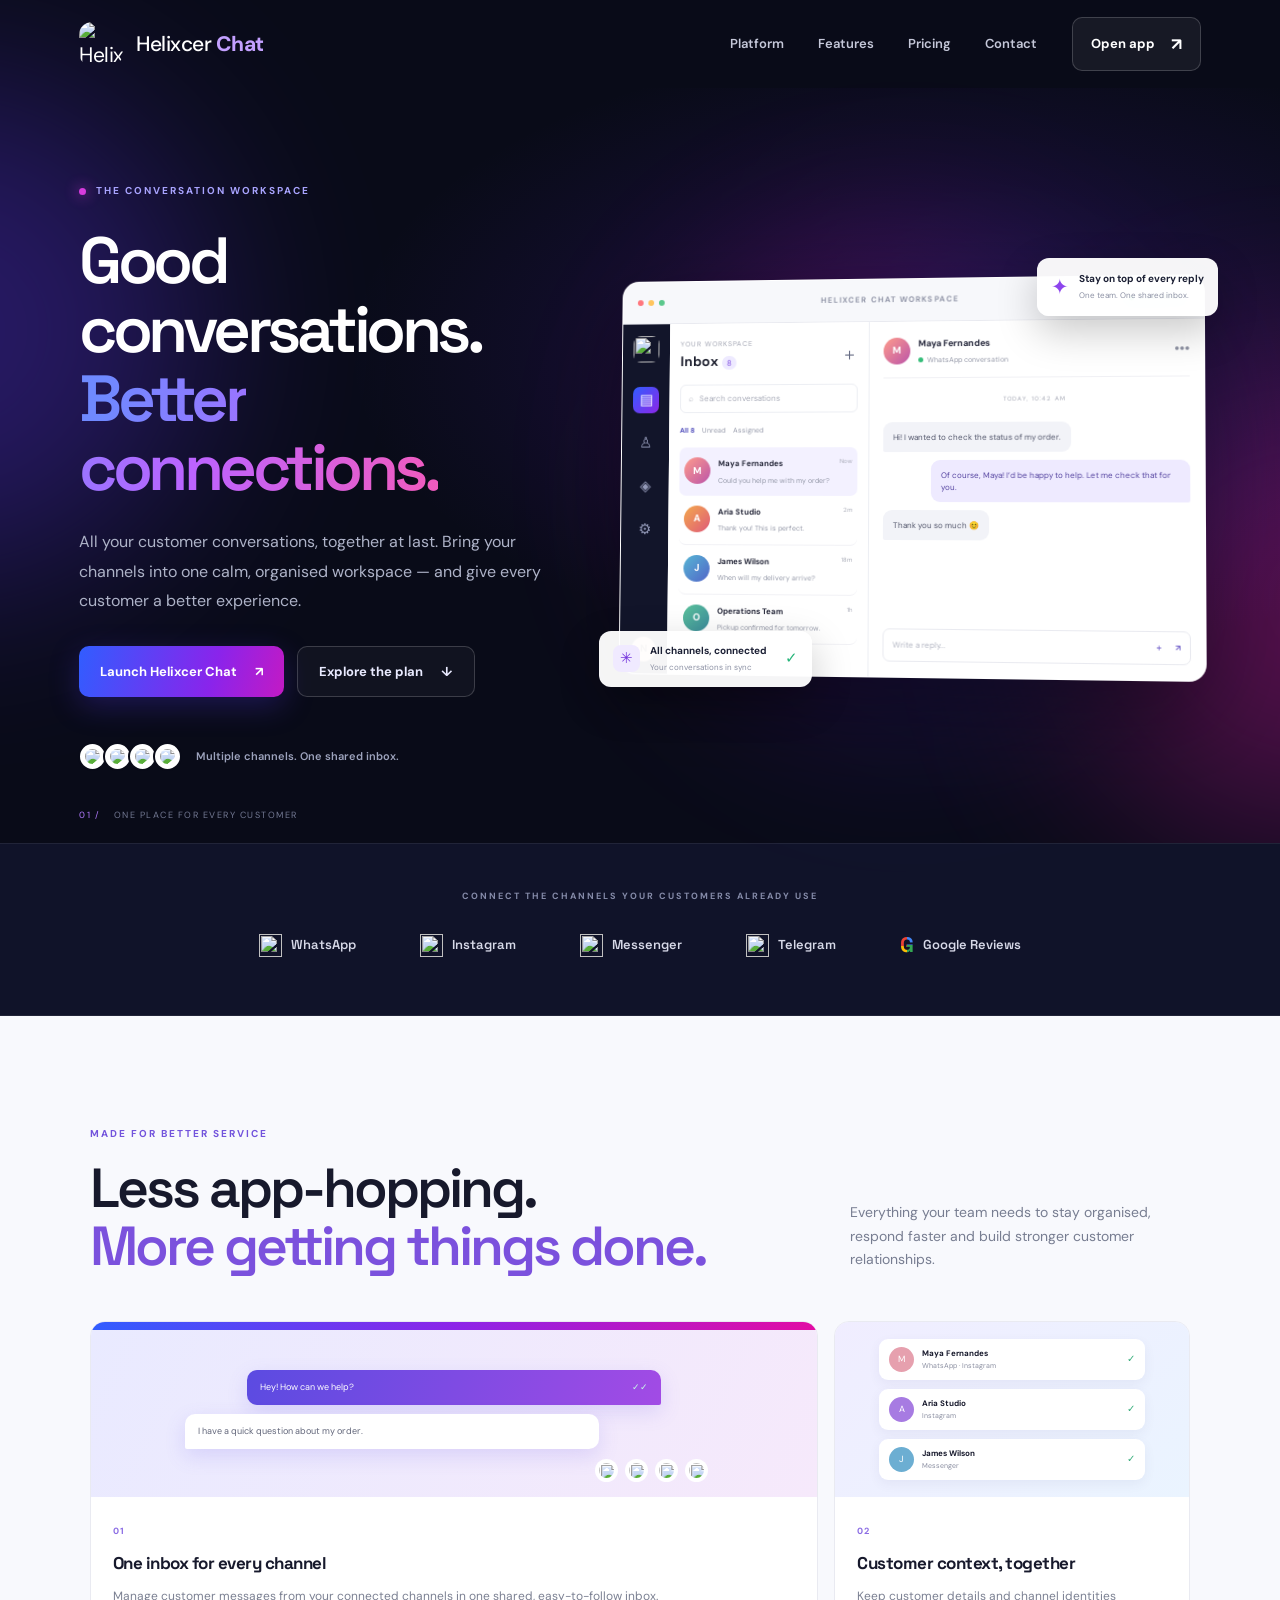
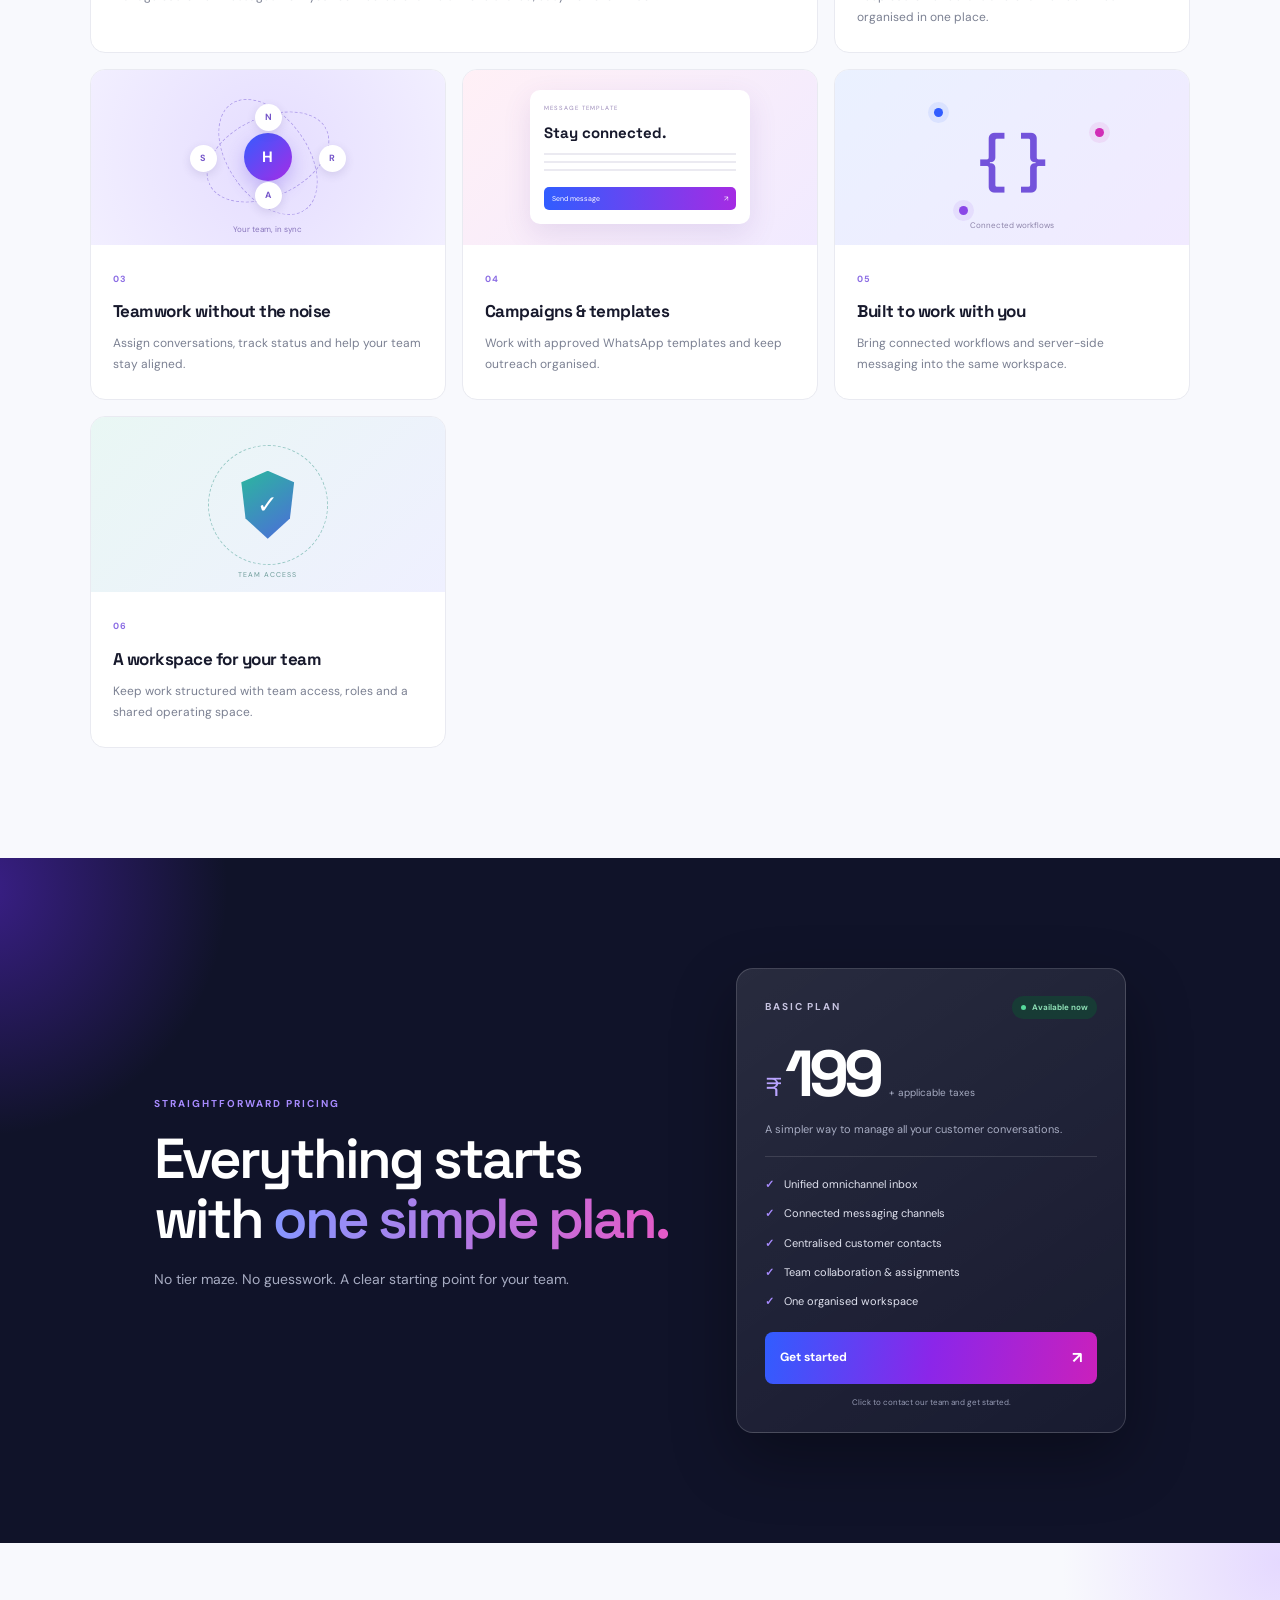
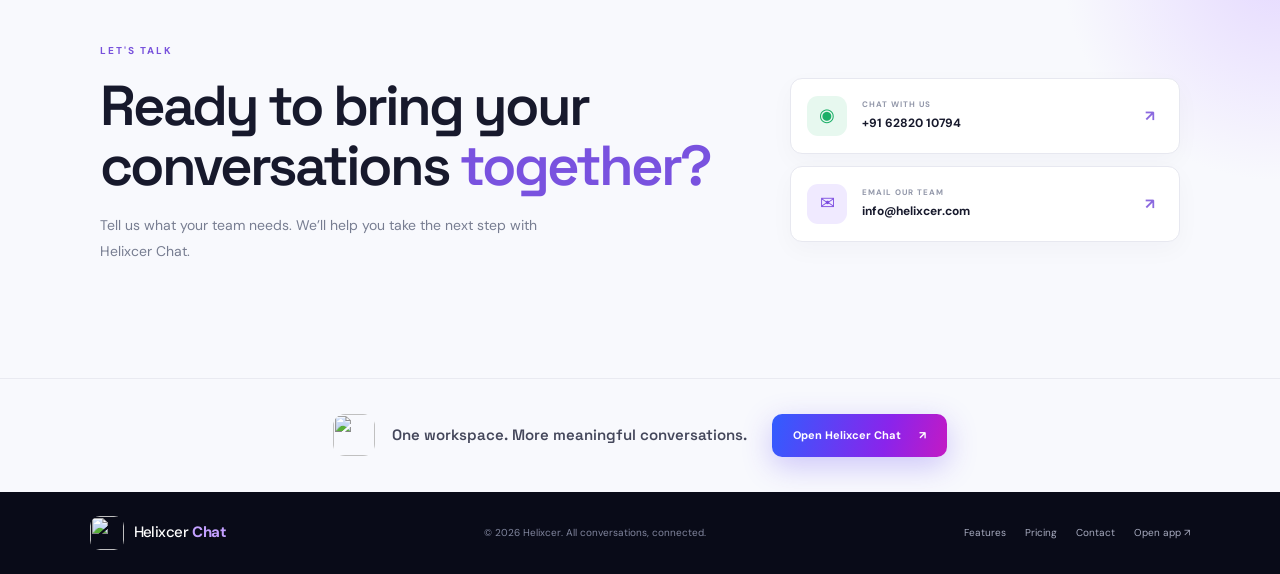
==== index.html @ c1ec07a2 "Add files via upload" ====
<!doctype html>
<html lang="en">
<head>
  <meta charset="utf-8">
  <meta name="viewport" content="width=device-width, initial-scale=1">
  <meta name="theme-color" content="#090b18">
  <meta name="description" content="Helixcer Chat brings WhatsApp, Instagram, Facebook Messenger and Telegram conversations into one organised team inbox.">
  <title>Helixcer Chat — Every conversation, one workspace</title>
  <link rel="icon" href="./assets/favicon.ico" sizes="any">
  <link rel="icon" type="image/png" sizes="32x32" href="./assets/favicon-32.png">
  <link rel="icon" type="image/png" sizes="16x16" href="./assets/favicon-16.png">
  <link rel="apple-touch-icon" href="./assets/apple-touch-icon.png">
  <link rel="preconnect" href="https://fonts.googleapis.com">
  <link rel="preconnect" href="https://fonts.gstatic.com" crossorigin>
  <link href="https://fonts.googleapis.com/css2?family=DM+Sans:wght@400;500;600;700&family=Space+Grotesk:wght@400;500;600;700&display=swap" rel="stylesheet">
  <link rel="stylesheet" href="/styles.css">
  <script>
    (function () {
      var hash = location.hash || "";
      if (/^#(inbox|contacts|settings|campaigns|channels|team|developers|profile|invite)\b/i.test(hash)) {
        location.replace("https://app.chat.helixcer.com/" + hash + location.search);
      }
    })();
  </script>
</head>
<body>
  <div class="ambient ambient-one" aria-hidden="true"></div>
  <div class="ambient ambient-two" aria-hidden="true"></div>
  <a class="skip-link" href="#main">Skip to content</a>

  <header class="header">
    <a class="brand" href="/" aria-label="Helixcer Chat home">
      <img src="./assets/helixcer-chat-192.png?v=20261106-role-cards" width="44" height="44" alt="Helixcer Chat logo">
      <span class="brand-title"><span class="brand-helixcer">Helixcer</span> <span class="brand-chat">Chat</span></span>
    </a>
    <nav class="nav" aria-label="Main navigation">
      <a href="#platform">Platform</a>
      <a href="#features">Features</a>
      <a href="#pricing">Pricing</a>
      <a href="#contact">Contact</a>
    </nav>
    <a class="header-cta" href="https://app.chat.helixcer.com/" target="_blank" rel="noopener noreferrer">Open app <span>↗</span></a>
    <button class="menu-toggle" type="button" aria-label="Open navigation" aria-expanded="false">☰</button>
  </header>

  <main id="main">
    <section class="hero" id="platform">
      <div class="hero-content">
        <div class="overline"><span class="live-dot"></span> THE CONVERSATION WORKSPACE</div>
        <h1>Good conversations.<br><span>Better connections.</span></h1>
        <p class="hero-description">All your customer conversations, together at last. Bring your channels into one calm, organised workspace — and give every customer a better experience.</p>
        <div class="hero-actions">
          <a class="button button-primary" href="https://app.chat.helixcer.com/" target="_blank" rel="noopener noreferrer">Launch Helixcer Chat <span>↗</span></a>
          <a class="button button-secondary" href="#pricing">Explore the plan <span>↓</span></a>
        </div>
        <div class="hero-proof">
          <div class="channel-stack" aria-label="Supported channels">
            <img src="./assets/provider-whatsapp.svg" alt="WhatsApp">
            <img src="./assets/provider-instagram.svg" alt="Instagram">
            <img src="./assets/provider-facebook.svg" alt="Facebook">
            <img src="./assets/provider-telegram.svg" alt="Telegram">
          </div>
          <span>Multiple channels. One shared inbox.</span>
        </div>
      </div>

      <div class="visual-wrap" aria-label="Illustration of a unified customer messaging inbox">
        <div class="visual-glow"></div>
        <div class="app-window">
          <div class="window-top">
            <div class="window-dots"><i></i><i></i><i></i></div>
            <span>HELIXCER CHAT <b>WORKSPACE</b></span>
            <div class="online-pill"><i></i> Live inbox</div>
          </div>
          <div class="window-body">
            <aside class="sidebar">
              <div class="sidebar-logo"><img src="./assets/helixcer-chat-192.png" alt=""></div>
              <div class="side-icon selected">▤</div><div class="side-icon">♙</div><div class="side-icon">◈</div><div class="side-icon">⚙</div>
              <div class="side-avatar">N</div>
            </aside>
            <section class="conversation-list">
              <div class="list-title"><div><small>YOUR WORKSPACE</small><strong>Inbox <span class="count">8</span></strong></div><span class="compose">＋</span></div>
              <div class="search-box">⌕ &nbsp; Search conversations</div>
              <div class="filter-row"><span class="filter-active">All <b>8</b></span><span>Unread</span><span>Assigned</span></div>
              <article class="conversation active">
                <div class="person-avatar avatar-a">M</div><div class="conversation-info"><strong>Maya Fernandes <img src="./assets/provider-whatsapp.svg" alt=""></strong><p>Could you help me with my order?</p></div><time>Now</time>
              </article>
              <article class="conversation">
                <div class="person-avatar avatar-b">A</div><div class="conversation-info"><strong>Aria Studio <img src="./assets/provider-instagram.svg" alt=""></strong><p>Thank you! This is perfect.</p></div><time>2m</time>
              </article>
              <article class="conversation">
                <div class="person-avatar avatar-c">J</div><div class="conversation-info"><strong>James Wilson <img src="./assets/provider-facebook.svg" alt=""></strong><p>When will my delivery arrive?</p></div><time>18m</time>
              </article>
              <article class="conversation">
                <div class="person-avatar avatar-d">O</div><div class="conversation-info"><strong>Operations Team <img src="./assets/provider-telegram.svg" alt=""></strong><p>Pickup confirmed for tomorrow.</p></div><time>1h</time>
              </article>
            </section>
            <section class="chat-panel">
              <div class="chat-person"><div class="person-avatar avatar-a">M</div><div><strong>Maya Fernandes</strong><small><i></i> WhatsApp conversation</small></div><span class="more">•••</span></div>
              <div class="chat-date">TODAY, 10:42 AM</div>
              <div class="message incoming">Hi! I wanted to check the status of my order.</div>
              <div class="message outgoing">Of course, Maya! I’d be happy to help. Let me check that for you.</div>
              <div class="message incoming">Thank you so much 😊</div>
              <div class="reply-box"><span>Write a reply...</span><b>＋</b><b>↗</b></div>
            </section>
          </div>
        </div>
        <div class="float-card float-channel"><span class="float-icon">✳</span><div><strong>All channels, connected</strong><small>Your conversations in sync</small></div><span class="check">✓</span></div>
        <div class="float-card float-reply"><span class="reply-spark">✦</span><div><strong>Stay on top of every reply</strong><small>One team. One shared inbox.</small></div></div>
      </div>
      <div class="hero-bottom-note"><span>01 /</span> ONE PLACE FOR EVERY CUSTOMER</div>
    </section>

    <section class="channels-section">
      <p>CONNECT THE CHANNELS YOUR CUSTOMERS ALREADY USE</p>
      <div class="channel-logos">
        <div><img src="./assets/provider-whatsapp.svg" alt="">WhatsApp</div>
        <div><img src="./assets/provider-instagram.svg" alt="">Instagram</div>
        <div><img src="./assets/provider-facebook.svg" alt="">Messenger</div>
        <div><img src="./assets/provider-telegram.svg" alt="">Telegram</div>
        <div class="google-channel"><span>G</span>Google Reviews</div>
      </div>
    </section>

    <section class="features-section section-pad" id="features">
      <div class="section-heading">
        <div><span class="eyebrow">MADE FOR BETTER SERVICE</span><h2>Less app-hopping.<br><span>More getting things done.</span></h2></div>
        <p>Everything your team needs to stay organised, respond faster and build stronger customer relationships.</p>
      </div>
      <div class="feature-grid">
        <article class="feature-card feature-large">
          <div class="feature-art inbox-art"><div class="art-line"></div><div class="art-bubble">Hey! How can we help? <span>✓✓</span></div><div class="art-bubble light">I have a quick question about my order.</div><div class="art-channels"><img src="./assets/provider-whatsapp.svg" alt=""><img src="./assets/provider-instagram.svg" alt=""><img src="./assets/provider-facebook.svg" alt=""><img src="./assets/provider-telegram.svg" alt=""></div></div>
          <div class="feature-copy"><span class="feature-number">01</span><h3>One inbox for every channel</h3><p>Manage customer messages from your connected channels in one shared, easy-to-follow inbox.</p></div>
        </article>
        <article class="feature-card">
          <div class="feature-art contacts-art"><div class="contact-chip"><span class="mini-avatar">M</span><span><b>Maya Fernandes</b><small>WhatsApp · Instagram</small></span><i>✓</i></div><div class="contact-chip"><span class="mini-avatar purple">A</span><span><b>Aria Studio</b><small>Instagram</small></span><i>✓</i></div><div class="contact-chip"><span class="mini-avatar blue">J</span><span><b>James Wilson</b><small>Messenger</small></span><i>✓</i></div></div>
          <div class="feature-copy"><span class="feature-number">02</span><h3>Customer context, together</h3><p>Keep customer details and channel identities organised in one place.</p></div>
        </article>
        <article class="feature-card">
          <div class="feature-art team-art"><div class="team-orbit orbit-one"></div><div class="team-orbit orbit-two"></div><span class="team-center">H</span><span class="team-person p-one">N</span><span class="team-person p-two">A</span><span class="team-person p-three">S</span><span class="team-person p-four">R</span><div class="team-caption">Your team, in sync</div></div>
          <div class="feature-copy"><span class="feature-number">03</span><h3>Teamwork without the noise</h3><p>Assign conversations, track status and help your team stay aligned.</p></div>
        </article>
        <article class="feature-card">
          <div class="feature-art campaign-art"><div class="campaign-window"><span class="campaign-label">MESSAGE TEMPLATE</span><b>Stay connected.</b><div class="campaign-lines"></div><div class="campaign-send">Send message <span>↗</span></div></div></div>
          <div class="feature-copy"><span class="feature-number">04</span><h3>Campaigns &amp; templates</h3><p>Work with approved WhatsApp templates and keep outreach organised.</p></div>
        </article>
        <article class="feature-card">
          <div class="feature-art api-art"><span class="api-bracket">{ }</span><span class="api-node node-a"></span><span class="api-node node-b"></span><span class="api-node node-c"></span><div class="api-label">Connected workflows</div></div>
          <div class="feature-copy"><span class="feature-number">05</span><h3>Built to work with you</h3><p>Bring connected workflows and server-side messaging into the same workspace.</p></div>
        </article>
        <article class="feature-card">
          <div class="feature-art secure-art"><div class="secure-shield">✓</div><div class="secure-ring"></div><span class="secure-tag">TEAM ACCESS</span></div>
          <div class="feature-copy"><span class="feature-number">06</span><h3>A workspace for your team</h3><p>Keep work structured with team access, roles and a shared operating space.</p></div>
        </article>
      </div>
    </section>

    <section class="pricing-section section-pad" id="pricing">
      <div class="pricing-orb"></div>
      <div class="pricing-heading"><span class="eyebrow">STRAIGHTFORWARD PRICING</span><h2>Everything starts<br>with <span>one simple plan.</span></h2><p>No tier maze. No guesswork. A clear starting point for your team.</p></div>
      <a class="price-card" href="#contact" aria-label="Basic plan, 199 rupees plus applicable taxes. Contact us to get started.">
        <div class="price-top"><span class="price-plan">BASIC PLAN</span><span class="price-pill"><i></i> Available now</span></div>
        <div class="price-amount"><span class="currency">₹</span><strong>199</strong><small>+ applicable taxes</small></div>
        <p class="price-summary">A simpler way to manage all your customer conversations.</p>
        <div class="price-divider"></div>
        <ul class="price-features"><li>Unified omnichannel inbox</li><li>Connected messaging channels</li><li>Centralised customer contacts</li><li>Team collaboration &amp; assignments</li><li>One organised workspace</li></ul>
        <span class="price-action">Get started <b>↗</b></span>
        <small class="price-footnote">Click to contact our team and get started.</small>
      </a>
    </section>

    <section class="contact-section section-pad" id="contact">
      <div class="contact-backdrop"></div>
      <div class="contact-inner">
        <div class="contact-copy"><span class="eyebrow">LET'S TALK</span><h2>Ready to bring your conversations <span>together?</span></h2><p>Tell us what your team needs. We’ll help you take the next step with Helixcer Chat.</p></div>
        <div class="contact-options">
          <a class="contact-option" href="https://wa.me/916282010794" target="_blank" rel="noopener noreferrer"><span class="contact-symbol whatsapp-symbol">◉</span><span><small>CHAT WITH US</small><strong>+91 62820 10794</strong></span><b>↗</b></a>
          <a class="contact-option" href="mailto:info@helixcer.com"><span class="contact-symbol mail-symbol">✉</span><span><small>EMAIL OUR TEAM</small><strong>info@helixcer.com</strong></span><b>↗</b></a>
        </div>
      </div>
    </section>

    <section class="last-cta">
      <img src="./assets/helixcer-chat-192.png" alt="" width="54" height="54">
      <p>One workspace. More meaningful conversations.</p>
      <a class="button button-primary" href="https://app.chat.helixcer.com/" target="_blank" rel="noopener noreferrer">Open Helixcer Chat <span>↗</span></a>
    </section>
  </main>

  <footer class="footer">
    <a class="footer-brand" href="/"><img src="./assets/helixcer-chat-192.png?v=20261106-role-cards" alt="" width="36" height="36"><span class="brand-title"><span class="brand-helixcer">Helixcer</span> <span class="brand-chat">Chat</span></span></a>
    <p>© <span id="year"></span> Helixcer. All conversations, connected.</p>
    <div><a href="#features">Features</a><a href="#pricing">Pricing</a><a href="#contact">Contact</a><a href="https://app.chat.helixcer.com/" target="_blank" rel="noopener noreferrer">Open app ↗</a></div>
  </footer>
  <script>
    document.getElementById("year").textContent = String(new Date().getFullYear());
    const toggle = document.querySelector(".menu-toggle");
    const nav = document.querySelector(".nav");
    toggle.addEventListener("click", () => {
      const open = toggle.getAttribute("aria-expanded") === "true";
      toggle.setAttribute("aria-expanded", String(!open));
      nav.classList.toggle("nav-open", !open);
    });
    nav.querySelectorAll("a").forEach(link => link.addEventListener("click", () => {
      nav.classList.remove("nav-open");
      toggle.setAttribute("aria-expanded", "false");
    }));
  </script>
</body>
</html>
---- styles.css ----
*{box-sizing:border-box}
:root{--night:#090b18;--night-2:#101329;--ink:#17192c;--muted:#73788d;--paper:#f7f8fc;--white:#fff;--line:#e9eaf1;--blue:#315dff;--violet:#7918ed;--pink:#e20ca4;--font:"DM Sans",sans-serif;--display:"Space Grotesk",sans-serif}
html{scroll-behavior:smooth;scroll-padding-top:100px}
body{margin:0;background:var(--paper);color:var(--ink);font-family:var(--font);font-size:15px;line-height:1.65;overflow-x:hidden}
a{color:inherit;text-decoration:none}
button{font:inherit}
.ambient{position:absolute;z-index:-1;pointer-events:none;filter:blur(100px);opacity:.32;border-radius:50%}
.ambient-one{width:500px;height:500px;top:80px;left:-300px;background:#6537ff}
.ambient-two{width:460px;height:460px;top:370px;right:-260px;background:#ed18b6}
.skip-link{position:absolute;top:-50px;left:12px;z-index:30;padding:10px;background:white;color:#111;border-radius:8px}.skip-link:focus{top:10px}
.header{height:88px;max-width:1440px;margin:auto;padding:0 6.2%;display:flex;align-items:center;justify-content:space-between;gap:35px;position:relative;z-index:10}
.brand,.footer-brand{display:flex;align-items:center;gap:13px;font-family:var(--font);font-weight:400;font-size:21px;letter-spacing:-.55px;color:#fff}
.brand img{width:44px;height:44px;border-radius:13px;object-fit:cover;flex:0 0 auto}
.brand-title{display:inline-flex;align-items:baseline;gap:5px;white-space:nowrap}
.brand-helixcer{font-weight:500;color:#fff}
.brand-chat{font-weight:750;color:#c3a0ff}
.nav{display:flex;align-items:center;gap:34px;margin-left:auto}
.nav a{font-size:13px;font-weight:600;color:#c5c8d9;transition:color .2s}.nav a:hover{color:#fff}
.header-cta{display:flex;align-items:center;gap:16px;padding:12px 18px;border:1px solid rgba(255,255,255,.18);border-radius:10px;color:#fff;font-size:13px;font-weight:700;background:rgba(255,255,255,.06);transition:.2s}
.header-cta:hover{background:#fff;color:#11152a}.header-cta span{font-size:17px}
.menu-toggle{display:none}
.hero{position:relative;min-height:700px;padding:95px 6.2% 72px;max-width:1440px;margin:auto;display:grid;grid-template-columns:.91fr 1.09fr;gap:45px;align-items:center;background:radial-gradient(ellipse at 75% 35%,rgba(91,33,204,.26),transparent 45%)}
body:has(.hero){background:var(--night)}
.hero-content{position:relative;z-index:2;max-width:590px;color:#fff}
.overline,.eyebrow{font-size:10px;letter-spacing:2px;font-weight:700;color:#a9a4ff}
.overline{display:flex;align-items:center;gap:10px;margin-bottom:26px}
.live-dot{width:7px;height:7px;border-radius:50%;background:#d63cdd;box-shadow:0 0 14px #d63cdd}
.hero h1,.section-heading h2,.pricing-heading h2,.contact-copy h2{font-family:var(--display);font-size:clamp(48px,5.1vw,73px);line-height:1.06;letter-spacing:-4.5px;font-weight:600;margin:0}
.hero h1 span{background:linear-gradient(95deg,#6f89ff 5%,#bd63ff 54%,#f15bbd 100%);background-clip:text;-webkit-background-clip:text;color:transparent}
.hero-description{max-width:500px;color:#aeb3c8;font-size:16px;line-height:1.85;margin:25px 0 30px}
.hero-actions{display:flex;align-items:center;gap:13px;flex-wrap:wrap}
.button{min-height:51px;padding:0 21px;display:inline-flex;align-items:center;justify-content:center;gap:18px;border-radius:10px;font-size:13px;font-weight:700;transition:transform .2s,box-shadow .2s,background .2s}
.button:hover{transform:translateY(-2px)}
.button-primary{background:linear-gradient(105deg,#315dff,#8a24eb 65%,#c31ac4);color:#fff;box-shadow:0 9px 30px rgba(85,55,240,.27)}
.button-primary:hover{box-shadow:0 12px 36px rgba(113,55,245,.42)}
.button-secondary{border:1px solid rgba(255,255,255,.18);color:#e9eaff;background:rgba(255,255,255,.035)}
.button-secondary:hover{background:rgba(255,255,255,.1)}
.hero-proof{display:flex;align-items:center;gap:14px;margin-top:45px;color:#9da3bd;font-size:11px;font-weight:600}
.channel-stack{display:flex;padding-left:3px}
.channel-stack img{width:29px;height:29px;padding:5px;border-radius:50%;background:#fff;border:2px solid var(--night);margin-left:-4px}
.visual-wrap{position:relative;min-height:495px;display:flex;align-items:center;justify-content:center}
.visual-glow{position:absolute;width:470px;height:470px;border-radius:50%;background:conic-gradient(from 90deg,#175dff,#7c10ed,#e4009e,#175dff);filter:blur(85px);opacity:.25}
.app-window{position:relative;width:100%;max-width:650px;border-radius:17px;overflow:hidden;background:#fff;box-shadow:0 32px 90px rgba(0,0,0,.42);border:1px solid rgba(255,255,255,.25);transform:perspective(1300px) rotateY(-5deg) rotateX(2deg)}
.window-top{height:43px;display:flex;align-items:center;justify-content:space-between;padding:0 15px;background:#f7f8fb;border-bottom:1px solid #e9eaf0;color:#9296a8;font-size:8px;font-weight:700;letter-spacing:1.1px}
.window-dots{display:flex;gap:5px}.window-dots i{width:6px;height:6px;border-radius:50%;background:#d7d9e1}.window-dots i:first-child{background:#ff777d}.window-dots i:nth-child(2){background:#ffc55e}.window-dots i:nth-child(3){background:#5bc88c}
.online-pill{display:flex;align-items:center;gap:5px;padding:4px 7px;border-radius:20px;background:#e8f8ef;color:#3c9a69;letter-spacing:0}.online-pill i,.chat-person small i{width:5px;height:5px;border-radius:50%;background:#35bd79}
.window-body{display:grid;grid-template-columns:49px 205px 1fr;min-height:355px}
.sidebar{background:#12152a;display:flex;align-items:center;flex-direction:column;gap:17px;padding:12px 0}
.sidebar-logo img{width:27px;height:27px;border-radius:8px}.side-icon{width:27px;height:27px;border-radius:7px;display:grid;place-items:center;color:#9399b8;font-size:15px}.side-icon.selected{background:linear-gradient(135deg,#315dff,#8c27e8);color:white}.side-avatar{margin-top:auto;width:25px;height:25px;border-radius:50%;background:#f0c2a9;color:#50362d;display:grid;place-items:center;font-size:10px;font-weight:700}
.conversation-list{padding:15px 11px;border-right:1px solid #eceef3;background:#fff;min-width:0}
.list-title{display:flex;align-items:center;justify-content:space-between;margin-bottom:12px}.list-title small,.list-title strong{display:block}.list-title small{font-size:7px;color:#a0a3b1;letter-spacing:1px}.list-title strong{font-family:var(--display);font-size:14px;color:#1a1c2b}.count{font:8px var(--font);padding:2px 5px;border-radius:10px;background:#eeeaff;color:#7944df}
.compose{font-size:17px;color:#656b83}.search-box{padding:7px 8px;border:1px solid #eceef3;border-radius:6px;color:#a7aab7;font-size:8px}
.filter-row{display:flex;gap:8px;margin:12px 0;font-size:7px;color:#9296a7}.filter-active{color:#4b48b9;font-weight:700}
.conversation{display:flex;gap:8px;padding:10px 5px;border-radius:7px;border-bottom:1px solid #f1f1f5;min-width:0}
.conversation.active{background:#f3f1ff;border:0}
.person-avatar{width:27px;height:27px;flex:0 0 27px;border-radius:50%;display:grid;place-items:center;color:white;font-size:10px;font-weight:700}
.avatar-a{background:linear-gradient(135deg,#ff9c8b,#bb54a9)}.avatar-b{background:linear-gradient(135deg,#f3a94c,#df5a79)}.avatar-c{background:linear-gradient(135deg,#56b6d4,#5265c8)}.avatar-d{background:linear-gradient(135deg,#5cc39b,#3b8a9c)}
.conversation-info{min-width:0;flex:1}.conversation-info strong{display:flex;align-items:center;gap:4px;font-size:8px;color:#26283a;white-space:nowrap}.conversation-info strong img{width:10px;height:10px}.conversation-info p{font-size:7px;color:#9296a6;white-space:nowrap;overflow:hidden;text-overflow:ellipsis;margin:4px 0 0}
.conversation time{font-size:6px;color:#a6a9b5}
.chat-panel{padding:15px 14px;display:flex;flex-direction:column;background:#fff;min-width:0}
.chat-person{display:flex;align-items:center;gap:8px;padding-bottom:12px;border-bottom:1px solid #f0f0f4}.chat-person strong,.chat-person small{display:block}.chat-person strong{font-size:9px;color:#24263a}.chat-person small{display:flex;align-items:center;gap:4px;margin-top:3px;font-size:7px;color:#9296a6}.more{margin-left:auto;color:#8d91a2}
.chat-date{text-align:center;margin:17px 0;color:#a3a6b3;font-size:6px;letter-spacing:1px}
.message{max-width:84%;padding:9px 10px;border-radius:9px;margin-bottom:8px;font-size:8px;line-height:1.5;color:#51556a}.incoming{align-self:flex-start;background:#f2f3f8;border-bottom-left-radius:2px}.outgoing{align-self:flex-end;background:#eeeaff;color:#5544a0;border-bottom-right-radius:2px}
.reply-box{display:flex;align-items:center;gap:12px;margin-top:auto;padding:9px;border:1px solid #e9eaf0;border-radius:7px;color:#b1b4c1;font-size:8px}.reply-box span{flex:1}.reply-box b{color:#7160ca}
.float-card{position:absolute;z-index:3;display:flex;align-items:center;gap:10px;padding:12px 14px;border-radius:12px;background:rgba(255,255,255,.96);box-shadow:0 15px 40px rgba(0,0,0,.22);color:#1c2035}
.float-card strong,.float-card small{display:block}.float-card strong{font-size:10px}.float-card small{font-size:8px;color:#8c91a4;margin-top:2px}.float-channel{left:-15px;bottom:38px}.float-reply{right:-17px;top:28px}.float-icon{width:27px;height:27px;border-radius:8px;display:grid;place-items:center;background:#f0eaff;color:#7435dd}.check{color:#27b57a;margin-left:8px}.reply-spark{color:#8d45ed;font-size:21px}
.hero-bottom-note{position:absolute;bottom:20px;left:6.2%;font-size:9px;letter-spacing:1.5px;color:#737993}.hero-bottom-note span{color:#b27aff;margin-right:10px}
.channels-section{padding:45px 6.2% 52px;text-align:center;background:#101329;border-top:1px solid rgba(255,255,255,.07);border-bottom:1px solid rgba(255,255,255,.07)}
.channels-section>p{font-size:9px;letter-spacing:2px;color:#858ba9;font-weight:700;margin:0 0 24px}
.channel-logos{display:flex;align-items:center;justify-content:center;gap:clamp(20px,5vw,70px);flex-wrap:wrap}
.channel-logos>div{display:flex;align-items:center;gap:9px;color:#d7d9e8;font-family:var(--display);font-weight:600;font-size:13px}.channel-logos img{width:23px;height:23px}.google-channel span{font-weight:700;font-size:21px;background:conic-gradient(#4285f4 0 25%,#34a853 25% 50%,#fbbc05 50% 75%,#ea4335 75%);color:transparent;background-clip:text}
.section-pad{padding:110px 7%}
.features-section{background:#f8f9fd;color:#17192c}
.section-heading{max-width:1160px;margin:0 auto 45px;display:flex;justify-content:space-between;align-items:end;gap:40px}
.eyebrow{display:block;margin-bottom:17px;color:#7253dc}
.section-heading h2,.pricing-heading h2,.contact-copy h2{font-size:clamp(38px,4.3vw,57px);letter-spacing:-3px}
.section-heading h2 span{color:#7b51dd}
.section-heading>p{max-width:340px;color:#777d91;margin:0 0 5px;font-size:14px}
.feature-grid{max-width:1160px;margin:auto;display:grid;grid-template-columns:repeat(3,minmax(0,1fr));gap:16px}
.feature-card{background:#fff;border:1px solid #e9eaf1;border-radius:15px;overflow:hidden;transition:transform .25s,box-shadow .25s}
.feature-card:hover{transform:translateY(-4px);box-shadow:0 18px 45px rgba(34,34,75,.08)}
.feature-art{height:175px;position:relative;overflow:hidden;background:#f2f0ff;display:flex;align-items:center;justify-content:center}
.feature-copy{padding:20px 22px 24px}.feature-number{font-size:9px;color:#8b6ce4;font-weight:700;letter-spacing:1px}.feature-copy h3{font-family:var(--display);font-size:17px;letter-spacing:-.5px;margin:8px 0}.feature-copy p{font-size:12px;line-height:1.75;color:#7b8092;margin:0}
.feature-large{grid-column:span 2}.feature-large .feature-art{background:linear-gradient(115deg,#e9eaff,#f6e9fb)}
.inbox-art{flex-direction:column;gap:9px}.art-line{position:absolute;left:0;right:0;top:0;height:8px;background:linear-gradient(90deg,#315dff,#8c25e8,#e20ca4)}
.art-bubble{width:57%;padding:10px 13px;border-radius:10px 10px 2px 10px;background:linear-gradient(110deg,#5b4be1,#a24be5);color:white;font-size:9px;box-shadow:0 7px 20px #6f5ce52c}.art-bubble span{float:right;color:#c7f7e6}.art-bubble.light{align-self:flex-start;margin-left:13%;border-radius:10px 10px 10px 2px;background:white;color:#62667a}.art-channels{position:absolute;right:15%;bottom:15px;display:flex;gap:7px}.art-channels img{width:23px;height:23px;padding:4px;border-radius:50%;background:#fff}
.contacts-art{flex-direction:column;gap:9px;background:linear-gradient(140deg,#f0edff,#eaf4ff)}
.contact-chip{width:75%;display:flex;align-items:center;gap:8px;padding:8px 10px;border-radius:9px;background:white;box-shadow:0 4px 12px #383b7110}.mini-avatar{width:25px;height:25px;border-radius:50%;background:#e6a0ae;color:white;display:grid;place-items:center;font-size:9px}.mini-avatar.purple{background:#a77be2}.mini-avatar.blue{background:#6caed2}.contact-chip b,.contact-chip small{display:block}.contact-chip b{font-size:8px}.contact-chip small{font-size:7px;color:#8a8ea0}.contact-chip i{margin-left:auto;color:#35ad7b;font-style:normal;font-size:10px}
.team-art{background:radial-gradient(circle,#e5ddff,#f2efff)}.team-orbit{position:absolute;width:130px;height:80px;border:1px dashed #b3a2ec;border-radius:50%;transform:rotate(-25deg)}.orbit-two{transform:rotate(55deg)}.team-center,.team-person{position:absolute;display:grid;place-items:center;border-radius:50%;font-weight:700}.team-center{width:48px;height:48px;background:linear-gradient(135deg,#345cff,#a52ce6);color:white;box-shadow:0 8px 18px #6b4de44a}.team-person{width:27px;height:27px;background:#fff;color:#7555c9;box-shadow:0 3px 10px #453c7b24;font-size:9px}.p-one{top:34px;left:calc(50% - 13px)}.p-two{bottom:36px;left:calc(50% - 13px)}.p-three{left:calc(50% - 78px);top:75px}.p-four{right:calc(50% - 78px);top:75px}.team-caption{position:absolute;bottom:8px;font-size:8px;color:#8875bc}
.campaign-art{background:linear-gradient(135deg,#fff0f6,#f1eaff)}.campaign-window{width:62%;padding:14px;border-radius:10px;background:white;box-shadow:0 10px 28px #6b3c9d20}.campaign-label{font-size:6px;letter-spacing:1px;color:#9b8ab9;display:block}.campaign-window>b{font-family:var(--display);font-size:15px;display:block;margin:7px 0}.campaign-lines{height:24px;background:repeating-linear-gradient(to bottom,#ebeaf1 0 2px,transparent 2px 8px)}.campaign-send{display:flex;justify-content:space-between;padding:6px 8px;margin-top:10px;border-radius:5px;background:linear-gradient(90deg,#315dff,#a52be3);font-size:7px;color:white}
.api-art{background:linear-gradient(135deg,#eaf1ff,#f1eaff)}.api-bracket{font-family:var(--display);font-size:60px;font-weight:600;color:#7353db}.api-node{position:absolute;width:9px;height:9px;border-radius:50%;background:#315dff;box-shadow:0 0 0 6px #315dff18}.node-a{top:38px;left:28%}.node-b{right:24%;top:58px;background:#d12db6;box-shadow:0 0 0 6px #d12db618}.node-c{bottom:30px;left:35%;background:#8a46e7;box-shadow:0 0 0 6px #8a46e718}.api-label{position:absolute;bottom:12px;font-size:8px;color:#8d84aa}
.secure-art{background:linear-gradient(135deg,#e9f7f4,#eff0ff)}.secure-shield{z-index:1;width:60px;height:68px;display:grid;place-items:center;clip-path:polygon(50% 0,94% 17%,87% 70%,50% 100%,13% 70%,6% 17%);background:linear-gradient(145deg,#2ab99d,#4e69dc);color:white;font-size:25px}.secure-ring{position:absolute;width:120px;height:120px;border:1px dashed #9bcac7;border-radius:50%}.secure-tag{position:absolute;bottom:12px;font-size:7px;letter-spacing:1px;color:#6c9b98}
.pricing-section{position:relative;overflow:hidden;display:grid;grid-template-columns:1fr 390px;gap:65px;align-items:center;background:#101329;color:white;padding-left:12%;padding-right:12%}
.pricing-orb{position:absolute;width:500px;height:500px;border-radius:50%;left:-270px;top:-220px;background:radial-gradient(circle,#5627c7,transparent 70%);opacity:.6}
.pricing-heading,.price-card{position:relative;z-index:1}
.pricing-heading .eyebrow{color:#a88bff}.pricing-heading h2{font-size:clamp(42px,4.4vw,58px)}.pricing-heading h2 span{background:linear-gradient(90deg,#8797ff,#e45ac8);background-clip:text;-webkit-background-clip:text;color:transparent}.pricing-heading>p{color:#a7acc2;font-size:14px;margin-top:19px}
.price-card{display:block;padding:27px 28px 22px;border:1px solid rgba(255,255,255,.16);border-radius:17px;background:linear-gradient(145deg,rgba(255,255,255,.10),rgba(255,255,255,.035));box-shadow:0 25px 65px #0005;transition:transform .25s,border-color .25s}
.price-card:hover{transform:translateY(-5px);border-color:#a88bff}
.price-top{display:flex;align-items:center;justify-content:space-between;gap:10px}.price-plan{font-size:10px;font-weight:700;letter-spacing:1.8px;color:#c7c4e0}.price-pill{display:flex;align-items:center;gap:6px;padding:5px 9px;border-radius:20px;background:#173b35;color:#8fe0b7;font-size:8px;font-weight:700}.price-pill i{width:5px;height:5px;border-radius:50%;background:#56d99b}
.price-amount{display:flex;align-items:baseline;gap:3px;margin-top:22px}.price-amount .currency{font-family:var(--display);font-size:26px;color:#b9a4ff}.price-amount strong{font-family:var(--display);font-size:65px;letter-spacing:-5px;line-height:1}.price-amount small{font-size:10px;color:#a7acc2;margin-left:7px}
.price-summary{font-size:11px;color:#a7acc2;margin:11px 0 18px}.price-divider{height:1px;background:rgba(255,255,255,.12)}.price-features{list-style:none;padding:0;margin:18px 0 22px;display:grid;gap:11px}.price-features li{font-size:11px;color:#e0e2ef}.price-features li:before{content:"✓";color:#a88bff;font-weight:700;margin-right:10px}
.price-action{display:flex;justify-content:space-between;align-items:center;padding:13px 15px;border-radius:8px;background:linear-gradient(100deg,#315dff,#8b26e9,#ca20bc);font-size:12px;font-weight:700;color:#fff}.price-action b{font-size:16px}.price-footnote{display:block;text-align:center;color:#969bb4;font-size:8px;margin-top:12px}
.contact-section{position:relative;overflow:hidden;background:#f8f9fd;color:#17192c;padding-top:100px;padding-bottom:100px}
.contact-backdrop{position:absolute;width:440px;height:440px;right:-220px;top:-200px;border-radius:50%;background:radial-gradient(circle,#e5d9ff,transparent 70%)}
.contact-inner{position:relative;max-width:1080px;margin:auto;display:grid;grid-template-columns:1fr 390px;gap:65px;align-items:center}
.contact-copy .eyebrow{color:#7852dc}.contact-copy h2{font-size:clamp(39px,4.4vw,58px)}.contact-copy h2 span{color:#7952df}.contact-copy>p{max-width:440px;color:#777d91;font-size:14px;line-height:1.8;margin-top:18px}
.contact-options{display:grid;gap:12px}.contact-option{display:grid;grid-template-columns:42px 1fr 18px;align-items:center;gap:13px;padding:17px 16px;border:1px solid #e7e8f0;border-radius:12px;background:white;box-shadow:0 8px 25px #1c204008;transition:transform .2s,border-color .2s}.contact-option:hover{transform:translateY(-2px);border-color:#c7b8f5}.contact-symbol{width:40px;height:40px;border-radius:11px;display:grid;place-items:center;font-size:18px}.whatsapp-symbol{background:#e7f8ef;color:#1baf67}.mail-symbol{background:#f0eaff;color:#7b4be0}.contact-option small,.contact-option strong{display:block}.contact-option small{font-size:8px;letter-spacing:1px;color:#9297a9;font-weight:700}.contact-option strong{font-size:12px;margin-top:3px}.contact-option>b{color:#8b69df}
.last-cta{display:flex;align-items:center;justify-content:center;gap:17px;padding:35px 6%;background:#f8f9fd;border-top:1px solid #e9eaf1}.last-cta img{width:42px;height:42px;border-radius:12px}.last-cta p{font-family:var(--display);font-size:15px;font-weight:600;color:#44475b;margin:0 8px 0 0}.last-cta .button{min-height:43px;font-size:11px}
.footer{display:flex;align-items:center;justify-content:space-between;gap:20px;padding:24px 7%;background:#090b18;color:#81869e}.footer-brand{font-size:15px;gap:10px}.footer-brand img{width:34px;height:34px;border-radius:10px}.footer-brand .brand-title{gap:4px}.footer-brand .brand-chat{color:#c3a0ff}.footer p{font-size:10px;margin:0}.footer>div{display:flex;gap:19px}.footer>div a{font-size:10px;color:#a8acc0}.footer>div a:hover{color:#fff}
@media(max-width:1100px){.hero{grid-template-columns:1fr;gap:25px;padding-top:70px}.hero-content{max-width:720px}.visual-wrap{max-width:720px;width:100%;margin:auto;min-height:440px}.app-window{transform:none}.pricing-section{padding-left:8%;padding-right:8%;gap:35px}.window-body{grid-template-columns:45px 190px 1fr}}
@media(max-width:760px){.header{height:74px;padding:0 5%;gap:12px}.brand{font-size:18px}.brand img{width:44px;height:44px}.nav{display:none;position:absolute;top:66px;left:5%;right:5%;padding:17px;background:#171a32;border:1px solid #343653;border-radius:12px;box-shadow:0 15px 40px #0007}.nav.nav-open{display:grid;gap:15px}.nav a{padding:4px}.header-cta{margin-left:auto;padding:10px 12px;font-size:11px}.menu-toggle{display:block;border:1px solid #373b57;background:#171a32;color:#fff;width:38px;height:38px;border-radius:9px}.hero{padding:65px 6% 70px;min-height:0}.hero h1{font-size:clamp(43px,10vw,62px);letter-spacing:-3px}.hero-description{font-size:14px}.visual-wrap{min-height:345px}.app-window{max-width:590px}.window-body{grid-template-columns:38px 155px 1fr;min-height:300px}.sidebar{gap:12px}.conversation-list{padding:11px 8px}.chat-panel{padding:12px 10px}.float-channel{left:-7px;bottom:12px}.float-reply{right:-5px;top:5px}.float-card{padding:9px 10px}.float-card strong{font-size:8px}.float-card small{font-size:7px}.channels-section{padding:36px 5%}.channel-logos{gap:20px 28px}.channel-logos>div{font-size:11px}.channel-logos img{width:20px;height:20px}.section-pad{padding:75px 6%}.section-heading{display:block;margin-bottom:28px}.section-heading h2,.pricing-heading h2,.contact-copy h2{letter-spacing:-2px}.section-heading>p{margin-top:17px}.feature-grid{grid-template-columns:repeat(2,minmax(0,1fr));gap:12px}.feature-large{grid-column:span 2}.feature-art{height:145px}.feature-copy{padding:16px}.feature-copy h3{font-size:15px}.feature-copy p{font-size:11px}.pricing-section{grid-template-columns:1fr;gap:32px;padding-left:7%;padding-right:7%}.pricing-heading h2{font-size:46px}.price-card{max-width:440px;width:100%;margin:auto}.contact-inner{grid-template-columns:1fr;gap:30px}.contact-options{max-width:480px}.last-cta{flex-wrap:wrap;text-align:center;gap:12px}.last-cta p{width:100%;order:2}.last-cta .button{order:3}.footer{flex-wrap:wrap;padding:22px 6%}.footer p{order:3;width:100%}}
@media(max-width:480px){.header-cta{font-size:0;gap:0}.header-cta span{font-size:17px}.hero{padding-top:54px}.hero h1{font-size:43px}.hero-actions{gap:9px}.button{min-height:47px;padding:0 15px;font-size:11px}.hero-proof{margin-top:30px;font-size:9px}.visual-wrap{min-height:280px;margin-top:6px}.window-top{height:35px;padding:0 9px;font-size:6px}.window-body{grid-template-columns:31px 1fr;min-height:265px}.sidebar{padding:9px 0;gap:9px}.side-icon{width:23px;height:23px}.conversation-list{padding:10px 8px}.chat-panel{display:none}.conversation-info strong{font-size:8px}.conversation-info p{font-size:7px}.float-card{gap:6px;padding:7px 8px}.float-icon{width:22px;height:22px}.float-channel{left:-4px;bottom:5px}.float-reply{right:-4px;top:-3px}.float-card strong{font-size:7px}.float-card small{font-size:6px}.hero-bottom-note{font-size:8px;bottom:15px}.channel-logos{gap:17px 20px}.feature-grid{grid-template-columns:1fr}.feature-large{grid-column:auto}.feature-art{height:155px}.feature-copy{padding:18px}.pricing-heading h2{font-size:41px}.price-card{padding:23px 20px}.price-amount strong{font-size:58px}.contact-copy h2{font-size:42px}.contact-option{padding:13px 11px;gap:9px}.contact-option strong{font-size:11px}.footer>div{flex-wrap:wrap;gap:14px}.footer-brand{font-size:14px}}
@media(prefers-reduced-motion:reduce){*,*::before,*::after{scroll-behavior:auto!important;transition:none!important;animation:none!important}}
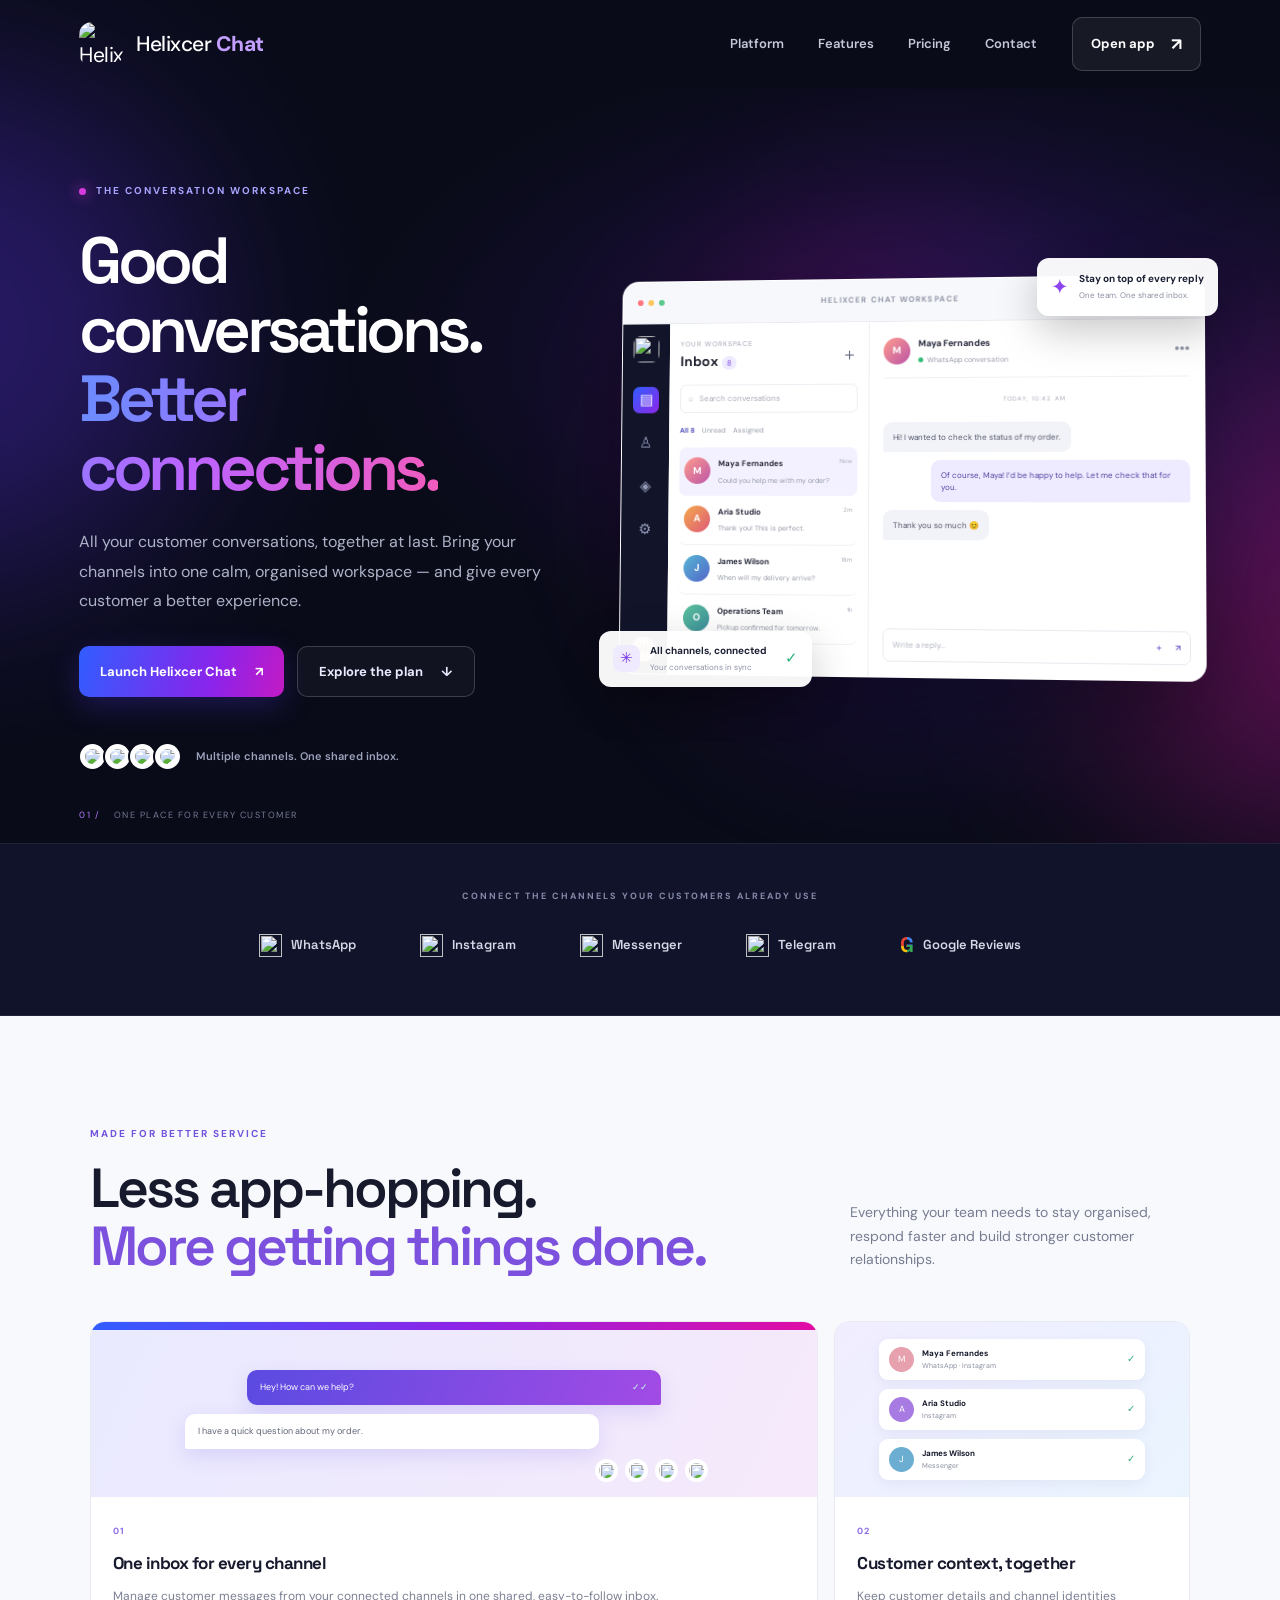
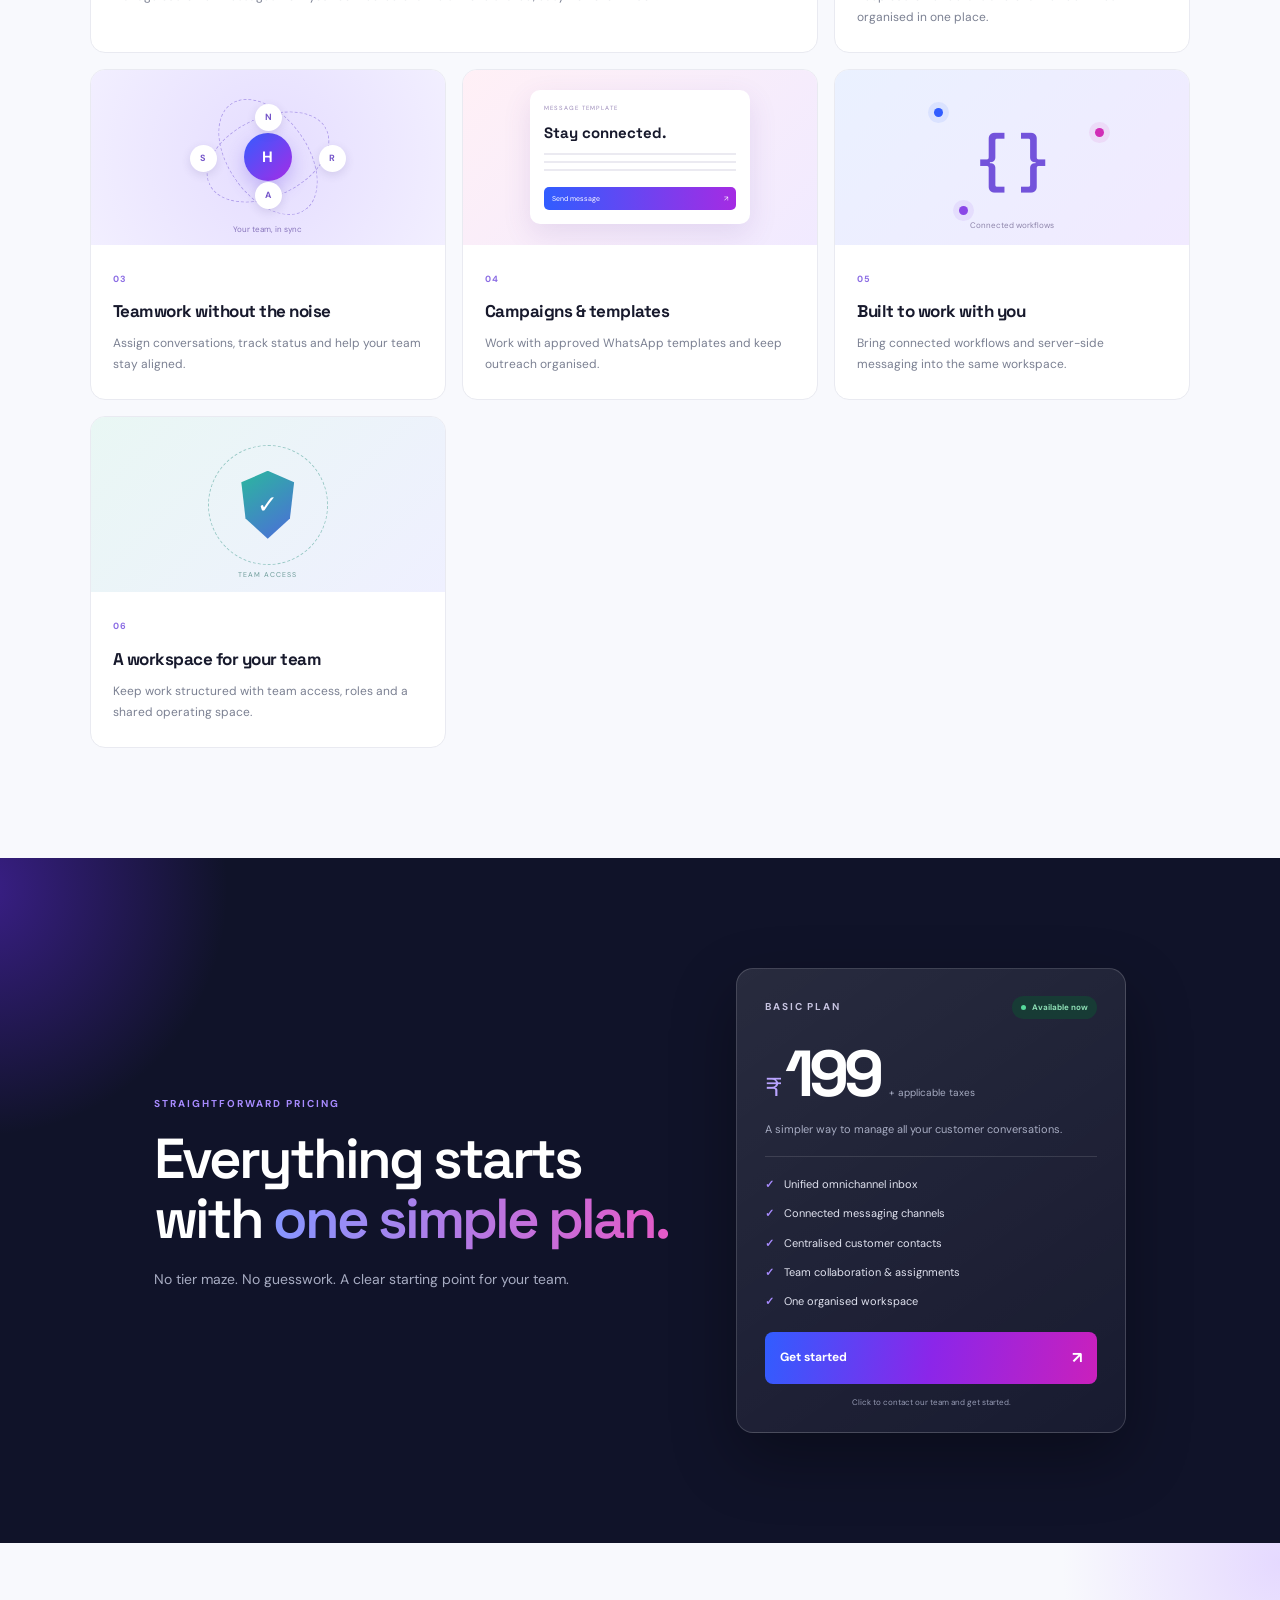
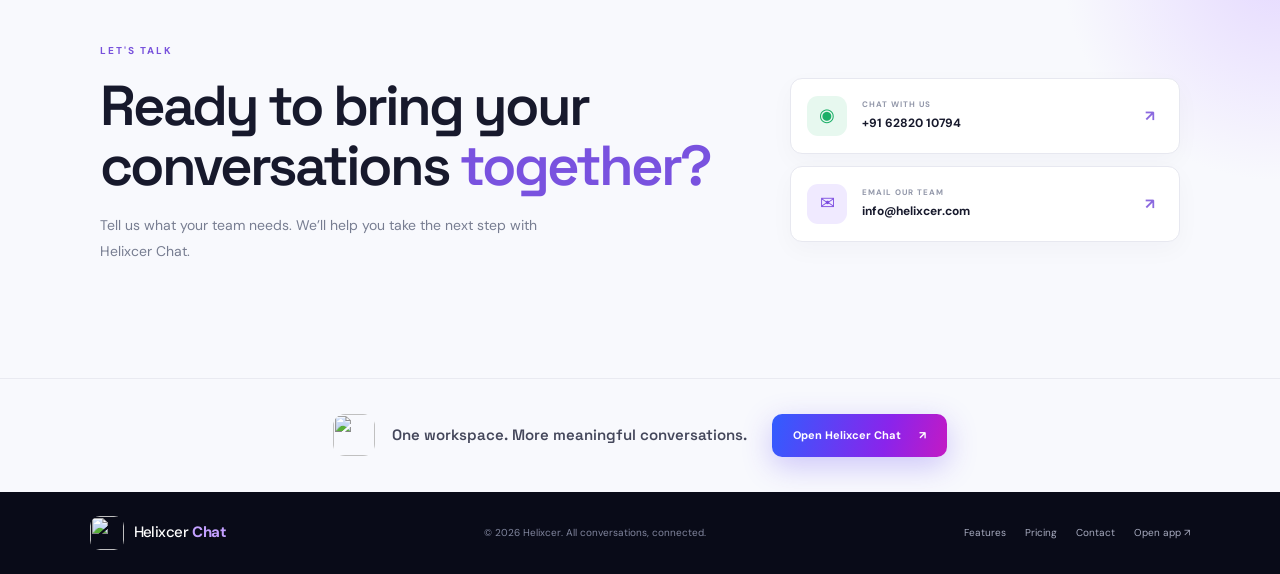
==== commit 85d47545: "Fix mobile layout overflowing past the phone viewport Decorative ambient blobs, the hero glow, and f" ====
--- a/index.html
+++ b/index.html
@@ -24,8 +24,10 @@
   </script>
 </head>
 <body>
-  <div class="ambient ambient-one" aria-hidden="true"></div>
-  <div class="ambient ambient-two" aria-hidden="true"></div>
+  <div class="bg-effects" aria-hidden="true">
+    <div class="ambient ambient-one"></div>
+    <div class="ambient ambient-two"></div>
+  </div>
   <a class="skip-link" href="#main">Skip to content</a>
 
   <header class="header">
--- a/styles.css
+++ b/styles.css
@@ -1,14 +1,15 @@
 *{box-sizing:border-box}
 :root{--night:#090b18;--night-2:#101329;--ink:#17192c;--muted:#73788d;--paper:#f7f8fc;--white:#fff;--line:#e9eaf1;--blue:#315dff;--violet:#7918ed;--pink:#e20ca4;--font:"DM Sans",sans-serif;--display:"Space Grotesk",sans-serif}
-html{scroll-behavior:smooth;scroll-padding-top:100px}
-body{margin:0;background:var(--paper);color:var(--ink);font-family:var(--font);font-size:15px;line-height:1.65;overflow-x:hidden}
+html{scroll-behavior:smooth;scroll-padding-top:100px;overflow-x:hidden;width:100%;max-width:100%}
+body{margin:0;background:var(--paper);color:var(--ink);font-family:var(--font);font-size:15px;line-height:1.65;overflow-x:hidden;width:100%;max-width:100%;position:relative}
 a{color:inherit;text-decoration:none}
 button{font:inherit}
-.ambient{position:absolute;z-index:-1;pointer-events:none;filter:blur(100px);opacity:.32;border-radius:50%}
+.bg-effects{position:absolute;inset:0;overflow:hidden;pointer-events:none;z-index:-1}
+.ambient{position:absolute;pointer-events:none;filter:blur(100px);opacity:.32;border-radius:50%}
 .ambient-one{width:500px;height:500px;top:80px;left:-300px;background:#6537ff}
 .ambient-two{width:460px;height:460px;top:370px;right:-260px;background:#ed18b6}
 .skip-link{position:absolute;top:-50px;left:12px;z-index:30;padding:10px;background:white;color:#111;border-radius:8px}.skip-link:focus{top:10px}
-.header{height:88px;max-width:1440px;margin:auto;padding:0 6.2%;display:flex;align-items:center;justify-content:space-between;gap:35px;position:relative;z-index:10}
+.header{height:88px;max-width:1440px;width:100%;margin:auto;padding:0 6.2%;display:flex;align-items:center;justify-content:space-between;gap:35px;position:relative;z-index:10}
 .brand,.footer-brand{display:flex;align-items:center;gap:13px;font-family:var(--font);font-weight:400;font-size:21px;letter-spacing:-.55px;color:#fff}
 .brand img{width:44px;height:44px;border-radius:13px;object-fit:cover;flex:0 0 auto}
 .brand-title{display:inline-flex;align-items:baseline;gap:5px;white-space:nowrap}
@@ -19,9 +20,9 @@
 .header-cta{display:flex;align-items:center;gap:16px;padding:12px 18px;border:1px solid rgba(255,255,255,.18);border-radius:10px;color:#fff;font-size:13px;font-weight:700;background:rgba(255,255,255,.06);transition:.2s}
 .header-cta:hover{background:#fff;color:#11152a}.header-cta span{font-size:17px}
 .menu-toggle{display:none}
-.hero{position:relative;min-height:700px;padding:95px 6.2% 72px;max-width:1440px;margin:auto;display:grid;grid-template-columns:.91fr 1.09fr;gap:45px;align-items:center;background:radial-gradient(ellipse at 75% 35%,rgba(91,33,204,.26),transparent 45%)}
+.hero{position:relative;min-height:700px;padding:95px 6.2% 72px;max-width:1440px;margin:auto;display:grid;grid-template-columns:.91fr 1.09fr;gap:45px;align-items:center;background:radial-gradient(ellipse at 75% 35%,rgba(91,33,204,.26),transparent 45%);overflow:hidden}
 body:has(.hero){background:var(--night)}
-.hero-content{position:relative;z-index:2;max-width:590px;color:#fff}
+.hero-content{position:relative;z-index:2;max-width:590px;width:100%;color:#fff}
 .overline,.eyebrow{font-size:10px;letter-spacing:2px;font-weight:700;color:#a9a4ff}
 .overline{display:flex;align-items:center;gap:10px;margin-bottom:26px}
 .live-dot{width:7px;height:7px;border-radius:50%;background:#d63cdd;box-shadow:0 0 14px #d63cdd}
@@ -38,8 +39,8 @@
 .hero-proof{display:flex;align-items:center;gap:14px;margin-top:45px;color:#9da3bd;font-size:11px;font-weight:600}
 .channel-stack{display:flex;padding-left:3px}
 .channel-stack img{width:29px;height:29px;padding:5px;border-radius:50%;background:#fff;border:2px solid var(--night);margin-left:-4px}
-.visual-wrap{position:relative;min-height:495px;display:flex;align-items:center;justify-content:center}
-.visual-glow{position:absolute;width:470px;height:470px;border-radius:50%;background:conic-gradient(from 90deg,#175dff,#7c10ed,#e4009e,#175dff);filter:blur(85px);opacity:.25}
+.visual-wrap{position:relative;min-height:495px;width:100%;max-width:100%;display:flex;align-items:center;justify-content:center}
+.visual-glow{position:absolute;width:min(470px,100%);height:min(470px,100%);border-radius:50%;background:conic-gradient(from 90deg,#175dff,#7c10ed,#e4009e,#175dff);filter:blur(85px);opacity:.25}
 .app-window{position:relative;width:100%;max-width:650px;border-radius:17px;overflow:hidden;background:#fff;box-shadow:0 32px 90px rgba(0,0,0,.42);border:1px solid rgba(255,255,255,.25);transform:perspective(1300px) rotateY(-5deg) rotateX(2deg)}
 .window-top{height:43px;display:flex;align-items:center;justify-content:space-between;padding:0 15px;background:#f7f8fb;border-bottom:1px solid #e9eaf0;color:#9296a8;font-size:8px;font-weight:700;letter-spacing:1.1px}
 .window-dots{display:flex;gap:5px}.window-dots i{width:6px;height:6px;border-radius:50%;background:#d7d9e1}.window-dots i:first-child{background:#ff777d}.window-dots i:nth-child(2){background:#ffc55e}.window-dots i:nth-child(3){background:#5bc88c}
@@ -108,6 +109,6 @@
 .last-cta{display:flex;align-items:center;justify-content:center;gap:17px;padding:35px 6%;background:#f8f9fd;border-top:1px solid #e9eaf1}.last-cta img{width:42px;height:42px;border-radius:12px}.last-cta p{font-family:var(--display);font-size:15px;font-weight:600;color:#44475b;margin:0 8px 0 0}.last-cta .button{min-height:43px;font-size:11px}
 .footer{display:flex;align-items:center;justify-content:space-between;gap:20px;padding:24px 7%;background:#090b18;color:#81869e}.footer-brand{font-size:15px;gap:10px}.footer-brand img{width:34px;height:34px;border-radius:10px}.footer-brand .brand-title{gap:4px}.footer-brand .brand-chat{color:#c3a0ff}.footer p{font-size:10px;margin:0}.footer>div{display:flex;gap:19px}.footer>div a{font-size:10px;color:#a8acc0}.footer>div a:hover{color:#fff}
 @media(max-width:1100px){.hero{grid-template-columns:1fr;gap:25px;padding-top:70px}.hero-content{max-width:720px}.visual-wrap{max-width:720px;width:100%;margin:auto;min-height:440px}.app-window{transform:none}.pricing-section{padding-left:8%;padding-right:8%;gap:35px}.window-body{grid-template-columns:45px 190px 1fr}}
-@media(max-width:760px){.header{height:74px;padding:0 5%;gap:12px}.brand{font-size:18px}.brand img{width:44px;height:44px}.nav{display:none;position:absolute;top:66px;left:5%;right:5%;padding:17px;background:#171a32;border:1px solid #343653;border-radius:12px;box-shadow:0 15px 40px #0007}.nav.nav-open{display:grid;gap:15px}.nav a{padding:4px}.header-cta{margin-left:auto;padding:10px 12px;font-size:11px}.menu-toggle{display:block;border:1px solid #373b57;background:#171a32;color:#fff;width:38px;height:38px;border-radius:9px}.hero{padding:65px 6% 70px;min-height:0}.hero h1{font-size:clamp(43px,10vw,62px);letter-spacing:-3px}.hero-description{font-size:14px}.visual-wrap{min-height:345px}.app-window{max-width:590px}.window-body{grid-template-columns:38px 155px 1fr;min-height:300px}.sidebar{gap:12px}.conversation-list{padding:11px 8px}.chat-panel{padding:12px 10px}.float-channel{left:-7px;bottom:12px}.float-reply{right:-5px;top:5px}.float-card{padding:9px 10px}.float-card strong{font-size:8px}.float-card small{font-size:7px}.channels-section{padding:36px 5%}.channel-logos{gap:20px 28px}.channel-logos>div{font-size:11px}.channel-logos img{width:20px;height:20px}.section-pad{padding:75px 6%}.section-heading{display:block;margin-bottom:28px}.section-heading h2,.pricing-heading h2,.contact-copy h2{letter-spacing:-2px}.section-heading>p{margin-top:17px}.feature-grid{grid-template-columns:repeat(2,minmax(0,1fr));gap:12px}.feature-large{grid-column:span 2}.feature-art{height:145px}.feature-copy{padding:16px}.feature-copy h3{font-size:15px}.feature-copy p{font-size:11px}.pricing-section{grid-template-columns:1fr;gap:32px;padding-left:7%;padding-right:7%}.pricing-heading h2{font-size:46px}.price-card{max-width:440px;width:100%;margin:auto}.contact-inner{grid-template-columns:1fr;gap:30px}.contact-options{max-width:480px}.last-cta{flex-wrap:wrap;text-align:center;gap:12px}.last-cta p{width:100%;order:2}.last-cta .button{order:3}.footer{flex-wrap:wrap;padding:22px 6%}.footer p{order:3;width:100%}}
-@media(max-width:480px){.header-cta{font-size:0;gap:0}.header-cta span{font-size:17px}.hero{padding-top:54px}.hero h1{font-size:43px}.hero-actions{gap:9px}.button{min-height:47px;padding:0 15px;font-size:11px}.hero-proof{margin-top:30px;font-size:9px}.visual-wrap{min-height:280px;margin-top:6px}.window-top{height:35px;padding:0 9px;font-size:6px}.window-body{grid-template-columns:31px 1fr;min-height:265px}.sidebar{padding:9px 0;gap:9px}.side-icon{width:23px;height:23px}.conversation-list{padding:10px 8px}.chat-panel{display:none}.conversation-info strong{font-size:8px}.conversation-info p{font-size:7px}.float-card{gap:6px;padding:7px 8px}.float-icon{width:22px;height:22px}.float-channel{left:-4px;bottom:5px}.float-reply{right:-4px;top:-3px}.float-card strong{font-size:7px}.float-card small{font-size:6px}.hero-bottom-note{font-size:8px;bottom:15px}.channel-logos{gap:17px 20px}.feature-grid{grid-template-columns:1fr}.feature-large{grid-column:auto}.feature-art{height:155px}.feature-copy{padding:18px}.pricing-heading h2{font-size:41px}.price-card{padding:23px 20px}.price-amount strong{font-size:58px}.contact-copy h2{font-size:42px}.contact-option{padding:13px 11px;gap:9px}.contact-option strong{font-size:11px}.footer>div{flex-wrap:wrap;gap:14px}.footer-brand{font-size:14px}}
+@media(max-width:760px){.header{height:74px;padding:0 5%;gap:12px;width:100%}.brand{font-size:18px;min-width:0}.brand img{width:44px;height:44px}.nav{display:none;position:absolute;top:66px;left:5%;right:5%;padding:17px;background:#171a32;border:1px solid #343653;border-radius:12px;box-shadow:0 15px 40px #0007}.nav.nav-open{display:grid;gap:15px}.nav a{padding:4px}.header-cta{margin-left:auto;padding:10px 12px;font-size:11px;flex:0 0 auto}.menu-toggle{display:block;border:1px solid #373b57;background:#171a32;color:#fff;width:38px;height:38px;border-radius:9px;flex:0 0 auto}.hero{padding:65px 5% 70px;min-height:0;width:100%}.hero h1{font-size:clamp(43px,10vw,62px);letter-spacing:-3px}.hero-description{font-size:14px;max-width:100%}.visual-wrap{min-height:345px}.app-window{max-width:100%}.window-body{grid-template-columns:38px minmax(0,155px) minmax(0,1fr);min-height:300px}.sidebar{gap:12px}.conversation-list{padding:11px 8px}.chat-panel{padding:12px 10px}.float-channel{left:0;bottom:12px}.float-reply{right:0;top:5px}.float-card{padding:9px 10px;max-width:calc(100% - 16px)}.float-card strong{font-size:8px}.float-card small{font-size:7px}.ambient-one{width:280px;height:280px;left:-140px}.ambient-two{width:260px;height:260px;right:-120px;top:280px}.channels-section{padding:36px 5%;overflow:hidden}.channel-logos{gap:20px 28px}.channel-logos>div{font-size:11px}.channel-logos img{width:20px;height:20px}.section-pad{padding:75px 5%}.section-heading{display:block;margin-bottom:28px}.section-heading h2,.pricing-heading h2,.contact-copy h2{letter-spacing:-2px}.section-heading>p{margin-top:17px;max-width:100%}.feature-grid{grid-template-columns:repeat(2,minmax(0,1fr));gap:12px}.feature-large{grid-column:span 2}.feature-art{height:145px}.feature-copy{padding:16px}.feature-copy h3{font-size:15px}.feature-copy p{font-size:11px}.pricing-section{grid-template-columns:1fr;gap:32px;padding-left:5%;padding-right:5%}.pricing-heading h2{font-size:46px}.price-card{max-width:440px;width:100%;margin:auto}.contact-inner{grid-template-columns:1fr;gap:30px;width:100%}.contact-options{max-width:480px;width:100%}.last-cta{flex-wrap:wrap;text-align:center;gap:12px}.last-cta p{width:100%;order:2}.last-cta .button{order:3}.footer{flex-wrap:wrap;padding:22px 5%}.footer p{order:3;width:100%}}
+@media(max-width:480px){.header-cta{font-size:0;gap:0}.header-cta span{font-size:17px}.hero{padding:54px 4% 60px}.hero h1{font-size:clamp(36px,11vw,43px);letter-spacing:-2.2px}.hero-actions{gap:9px}.button{min-height:47px;padding:0 15px;font-size:11px}.hero-proof{margin-top:30px;font-size:9px;flex-wrap:wrap}.visual-wrap{min-height:280px;margin-top:6px}.window-top{height:35px;padding:0 9px;font-size:6px}.window-body{grid-template-columns:31px minmax(0,1fr);min-height:265px}.sidebar{padding:9px 0;gap:9px}.side-icon{width:23px;height:23px}.conversation-list{padding:10px 8px}.chat-panel{display:none}.conversation-info strong{font-size:8px}.conversation-info p{font-size:7px}.float-card{gap:6px;padding:7px 8px}.float-icon{width:22px;height:22px}.float-channel{left:4px;bottom:8px}.float-reply{right:4px;top:8px}.float-card strong{font-size:7px}.float-card small{font-size:6px}.hero-bottom-note{font-size:8px;bottom:15px;left:4%}.channel-logos{gap:17px 20px}.feature-grid{grid-template-columns:minmax(0,1fr)}.feature-large{grid-column:auto}.feature-art{height:155px}.feature-copy{padding:18px}.pricing-heading h2{font-size:clamp(34px,10vw,41px)}.price-card{padding:23px 20px}.price-amount strong{font-size:58px}.contact-copy h2{font-size:clamp(34px,10vw,42px)}.contact-option{padding:13px 11px;gap:9px;grid-template-columns:42px minmax(0,1fr) 18px}.contact-option strong{font-size:11px;overflow-wrap:anywhere}.footer>div{flex-wrap:wrap;gap:14px}.footer-brand{font-size:14px}}
 @media(prefers-reduced-motion:reduce){*,*::before,*::after{scroll-behavior:auto!important;transition:none!important;animation:none!important}}
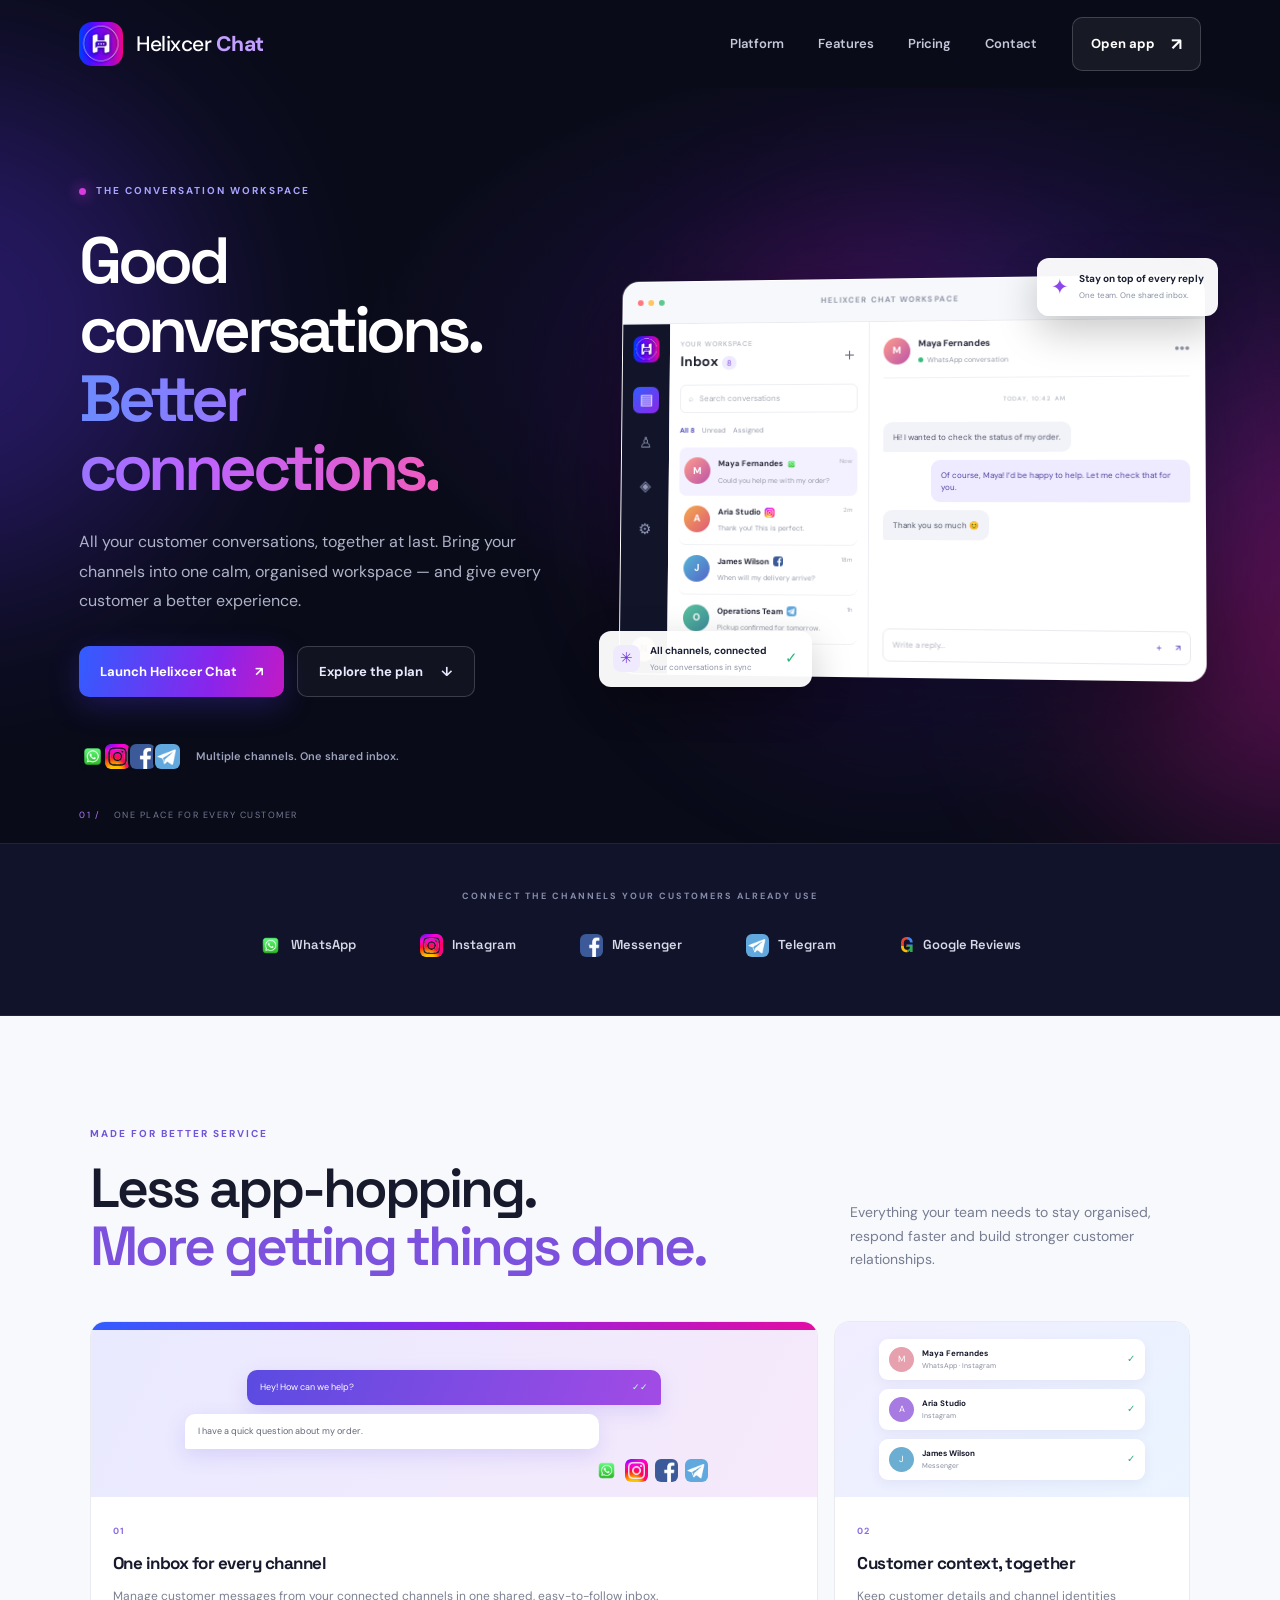
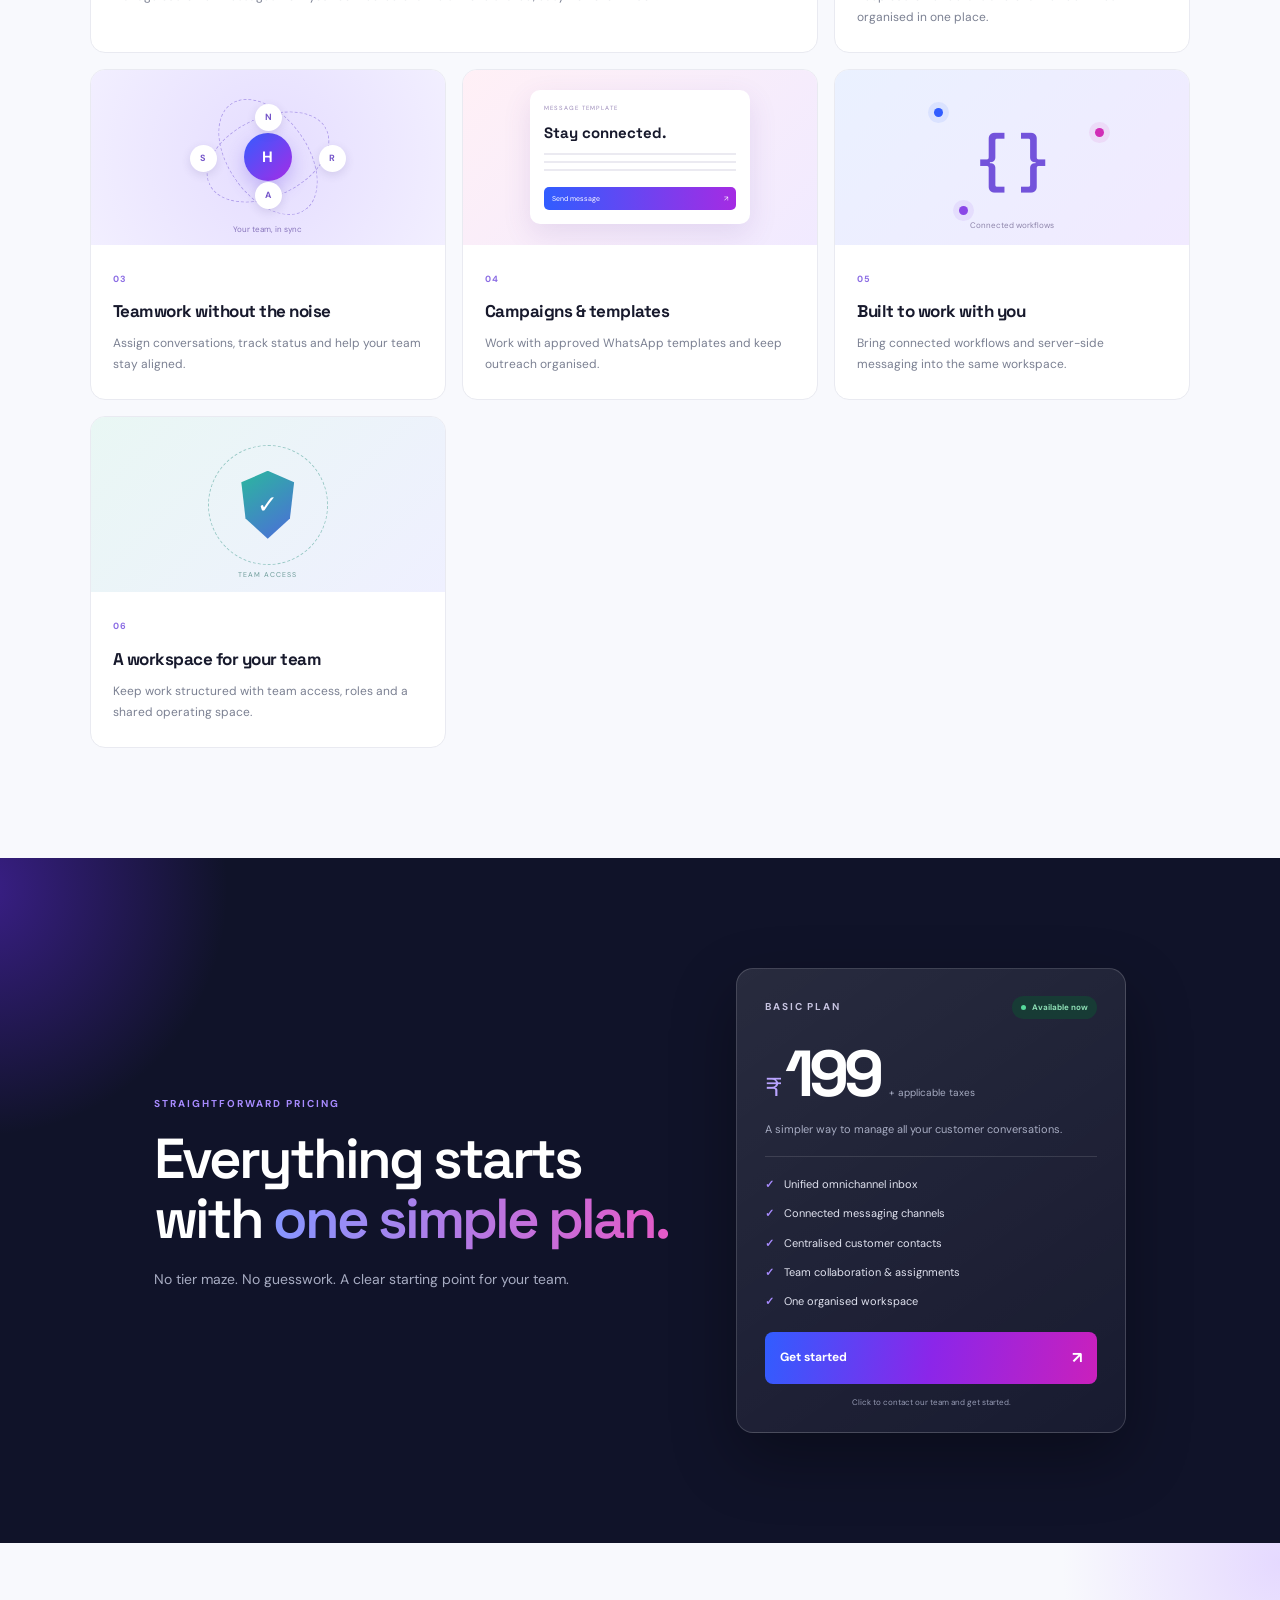
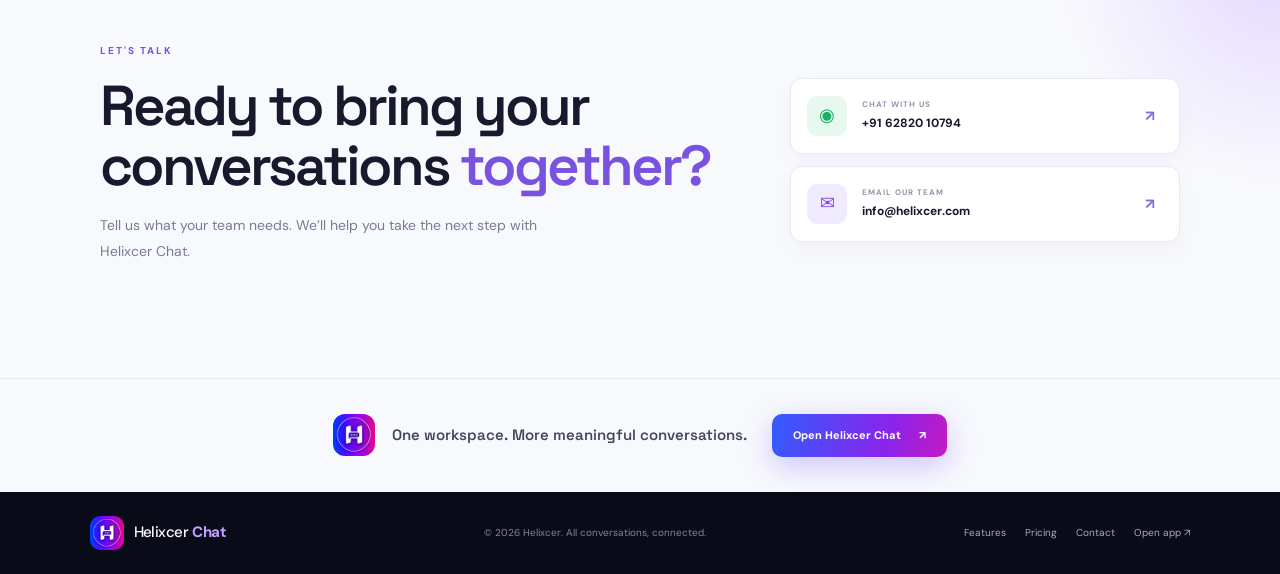
==== commit b03c7503: "Add brand logo, channel icons, favicons, and SEO preview Use the provided Helixcer logo for site mar" ====
--- a/index.html
+++ b/index.html
@@ -6,6 +6,18 @@
   <meta name="theme-color" content="#090b18">
   <meta name="description" content="Helixcer Chat brings WhatsApp, Instagram, Facebook Messenger and Telegram conversations into one organised team inbox.">
   <title>Helixcer Chat — Every conversation, one workspace</title>
+  <link rel="canonical" href="https://chat.helixcer.com/">
+  <meta property="og:type" content="website">
+  <meta property="og:site_name" content="Helixcer Chat">
+  <meta property="og:url" content="https://chat.helixcer.com/">
+  <meta property="og:title" content="Helixcer Chat — Every conversation, one workspace">
+  <meta property="og:description" content="Helixcer Chat brings WhatsApp, Instagram, Facebook Messenger and Telegram conversations into one organised team inbox.">
+  <meta property="og:image" content="https://chat.helixcer.com/assets/seo-preview.png">
+  <meta property="og:image:alt" content="Helixcer Chat — Good conversations. Better connections.">
+  <meta name="twitter:card" content="summary_large_image">
+  <meta name="twitter:title" content="Helixcer Chat — Every conversation, one workspace">
+  <meta name="twitter:description" content="Helixcer Chat brings WhatsApp, Instagram, Facebook Messenger and Telegram conversations into one organised team inbox.">
+  <meta name="twitter:image" content="https://chat.helixcer.com/assets/seo-preview.png">
   <link rel="icon" href="./assets/favicon.ico" sizes="any">
   <link rel="icon" type="image/png" sizes="32x32" href="./assets/favicon-32.png">
   <link rel="icon" type="image/png" sizes="16x16" href="./assets/favicon-16.png">
@@ -32,7 +44,7 @@
 
   <header class="header">
     <a class="brand" href="/" aria-label="Helixcer Chat home">
-      <img src="./assets/helixcer-chat-192.png?v=20261106-role-cards" width="44" height="44" alt="Helixcer Chat logo">
+      <img src="./assets/helixcer-chat-192.png?v=20261110-brand" width="44" height="44" alt="Helixcer Chat logo">
       <span class="brand-title"><span class="brand-helixcer">Helixcer</span> <span class="brand-chat">Chat</span></span>
     </a>
     <nav class="nav" aria-label="Main navigation">
@@ -57,10 +69,10 @@
         </div>
         <div class="hero-proof">
           <div class="channel-stack" aria-label="Supported channels">
-            <img src="./assets/provider-whatsapp.svg" alt="WhatsApp">
-            <img src="./assets/provider-instagram.svg" alt="Instagram">
-            <img src="./assets/provider-facebook.svg" alt="Facebook">
-            <img src="./assets/provider-telegram.svg" alt="Telegram">
+            <img src="./assets/provider-whatsapp.png" alt="WhatsApp">
+            <img src="./assets/provider-instagram.png" alt="Instagram">
+            <img src="./assets/provider-facebook.png" alt="Facebook">
+            <img src="./assets/provider-telegram.png" alt="Telegram">
           </div>
           <span>Multiple channels. One shared inbox.</span>
         </div>
@@ -85,16 +97,16 @@
               <div class="search-box">⌕ &nbsp; Search conversations</div>
               <div class="filter-row"><span class="filter-active">All <b>8</b></span><span>Unread</span><span>Assigned</span></div>
               <article class="conversation active">
-                <div class="person-avatar avatar-a">M</div><div class="conversation-info"><strong>Maya Fernandes <img src="./assets/provider-whatsapp.svg" alt=""></strong><p>Could you help me with my order?</p></div><time>Now</time>
+                <div class="person-avatar avatar-a">M</div><div class="conversation-info"><strong>Maya Fernandes <img src="./assets/provider-whatsapp.png" alt=""></strong><p>Could you help me with my order?</p></div><time>Now</time>
               </article>
               <article class="conversation">
-                <div class="person-avatar avatar-b">A</div><div class="conversation-info"><strong>Aria Studio <img src="./assets/provider-instagram.svg" alt=""></strong><p>Thank you! This is perfect.</p></div><time>2m</time>
+                <div class="person-avatar avatar-b">A</div><div class="conversation-info"><strong>Aria Studio <img src="./assets/provider-instagram.png" alt=""></strong><p>Thank you! This is perfect.</p></div><time>2m</time>
               </article>
               <article class="conversation">
-                <div class="person-avatar avatar-c">J</div><div class="conversation-info"><strong>James Wilson <img src="./assets/provider-facebook.svg" alt=""></strong><p>When will my delivery arrive?</p></div><time>18m</time>
+                <div class="person-avatar avatar-c">J</div><div class="conversation-info"><strong>James Wilson <img src="./assets/provider-facebook.png" alt=""></strong><p>When will my delivery arrive?</p></div><time>18m</time>
               </article>
               <article class="conversation">
-                <div class="person-avatar avatar-d">O</div><div class="conversation-info"><strong>Operations Team <img src="./assets/provider-telegram.svg" alt=""></strong><p>Pickup confirmed for tomorrow.</p></div><time>1h</time>
+                <div class="person-avatar avatar-d">O</div><div class="conversation-info"><strong>Operations Team <img src="./assets/provider-telegram.png" alt=""></strong><p>Pickup confirmed for tomorrow.</p></div><time>1h</time>
               </article>
             </section>
             <section class="chat-panel">
@@ -116,10 +128,10 @@
     <section class="channels-section">
       <p>CONNECT THE CHANNELS YOUR CUSTOMERS ALREADY USE</p>
       <div class="channel-logos">
-        <div><img src="./assets/provider-whatsapp.svg" alt="">WhatsApp</div>
-        <div><img src="./assets/provider-instagram.svg" alt="">Instagram</div>
-        <div><img src="./assets/provider-facebook.svg" alt="">Messenger</div>
-        <div><img src="./assets/provider-telegram.svg" alt="">Telegram</div>
+        <div><img src="./assets/provider-whatsapp.png" alt="">WhatsApp</div>
+        <div><img src="./assets/provider-instagram.png" alt="">Instagram</div>
+        <div><img src="./assets/provider-facebook.png" alt="">Messenger</div>
+        <div><img src="./assets/provider-telegram.png" alt="">Telegram</div>
         <div class="google-channel"><span>G</span>Google Reviews</div>
       </div>
     </section>
@@ -131,7 +143,7 @@
       </div>
       <div class="feature-grid">
         <article class="feature-card feature-large">
-          <div class="feature-art inbox-art"><div class="art-line"></div><div class="art-bubble">Hey! How can we help? <span>✓✓</span></div><div class="art-bubble light">I have a quick question about my order.</div><div class="art-channels"><img src="./assets/provider-whatsapp.svg" alt=""><img src="./assets/provider-instagram.svg" alt=""><img src="./assets/provider-facebook.svg" alt=""><img src="./assets/provider-telegram.svg" alt=""></div></div>
+          <div class="feature-art inbox-art"><div class="art-line"></div><div class="art-bubble">Hey! How can we help? <span>✓✓</span></div><div class="art-bubble light">I have a quick question about my order.</div><div class="art-channels"><img src="./assets/provider-whatsapp.png" alt=""><img src="./assets/provider-instagram.png" alt=""><img src="./assets/provider-facebook.png" alt=""><img src="./assets/provider-telegram.png" alt=""></div></div>
           <div class="feature-copy"><span class="feature-number">01</span><h3>One inbox for every channel</h3><p>Manage customer messages from your connected channels in one shared, easy-to-follow inbox.</p></div>
         </article>
         <article class="feature-card">
@@ -190,7 +202,7 @@
   </main>
 
   <footer class="footer">
-    <a class="footer-brand" href="/"><img src="./assets/helixcer-chat-192.png?v=20261106-role-cards" alt="" width="36" height="36"><span class="brand-title"><span class="brand-helixcer">Helixcer</span> <span class="brand-chat">Chat</span></span></a>
+    <a class="footer-brand" href="/"><img src="./assets/helixcer-chat-192.png?v=20261110-brand" alt="" width="36" height="36"><span class="brand-title"><span class="brand-helixcer">Helixcer</span> <span class="brand-chat">Chat</span></span></a>
     <p>© <span id="year"></span> Helixcer. All conversations, connected.</p>
     <div><a href="#features">Features</a><a href="#pricing">Pricing</a><a href="#contact">Contact</a><a href="https://app.chat.helixcer.com/" target="_blank" rel="noopener noreferrer">Open app ↗</a></div>
   </footer>
--- a/styles.css
+++ b/styles.css
@@ -38,7 +38,7 @@
 .button-secondary:hover{background:rgba(255,255,255,.1)}
 .hero-proof{display:flex;align-items:center;gap:14px;margin-top:45px;color:#9da3bd;font-size:11px;font-weight:600}
 .channel-stack{display:flex;padding-left:3px}
-.channel-stack img{width:29px;height:29px;padding:5px;border-radius:50%;background:#fff;border:2px solid var(--night);margin-left:-4px}
+.channel-stack img{width:29px;height:29px;padding:0;border-radius:8px;background:transparent;border:2px solid var(--night);margin-left:-4px;object-fit:cover}
 .visual-wrap{position:relative;min-height:495px;width:100%;max-width:100%;display:flex;align-items:center;justify-content:center}
 .visual-glow{position:absolute;width:min(470px,100%);height:min(470px,100%);border-radius:50%;background:conic-gradient(from 90deg,#175dff,#7c10ed,#e4009e,#175dff);filter:blur(85px);opacity:.25}
 .app-window{position:relative;width:100%;max-width:650px;border-radius:17px;overflow:hidden;background:#fff;box-shadow:0 32px 90px rgba(0,0,0,.42);border:1px solid rgba(255,255,255,.25);transform:perspective(1300px) rotateY(-5deg) rotateX(2deg)}
@@ -56,7 +56,7 @@
 .conversation.active{background:#f3f1ff;border:0}
 .person-avatar{width:27px;height:27px;flex:0 0 27px;border-radius:50%;display:grid;place-items:center;color:white;font-size:10px;font-weight:700}
 .avatar-a{background:linear-gradient(135deg,#ff9c8b,#bb54a9)}.avatar-b{background:linear-gradient(135deg,#f3a94c,#df5a79)}.avatar-c{background:linear-gradient(135deg,#56b6d4,#5265c8)}.avatar-d{background:linear-gradient(135deg,#5cc39b,#3b8a9c)}
-.conversation-info{min-width:0;flex:1}.conversation-info strong{display:flex;align-items:center;gap:4px;font-size:8px;color:#26283a;white-space:nowrap}.conversation-info strong img{width:10px;height:10px}.conversation-info p{font-size:7px;color:#9296a6;white-space:nowrap;overflow:hidden;text-overflow:ellipsis;margin:4px 0 0}
+.conversation-info{min-width:0;flex:1}.conversation-info strong{display:flex;align-items:center;gap:4px;font-size:8px;color:#26283a;white-space:nowrap}.conversation-info strong img{width:10px;height:10px;border-radius:3px;object-fit:cover}.conversation-info p{font-size:7px;color:#9296a6;white-space:nowrap;overflow:hidden;text-overflow:ellipsis;margin:4px 0 0}
 .conversation time{font-size:6px;color:#a6a9b5}
 .chat-panel{padding:15px 14px;display:flex;flex-direction:column;background:#fff;min-width:0}
 .chat-person{display:flex;align-items:center;gap:8px;padding-bottom:12px;border-bottom:1px solid #f0f0f4}.chat-person strong,.chat-person small{display:block}.chat-person strong{font-size:9px;color:#24263a}.chat-person small{display:flex;align-items:center;gap:4px;margin-top:3px;font-size:7px;color:#9296a6}.more{margin-left:auto;color:#8d91a2}
@@ -69,7 +69,7 @@
 .channels-section{padding:45px 6.2% 52px;text-align:center;background:#101329;border-top:1px solid rgba(255,255,255,.07);border-bottom:1px solid rgba(255,255,255,.07)}
 .channels-section>p{font-size:9px;letter-spacing:2px;color:#858ba9;font-weight:700;margin:0 0 24px}
 .channel-logos{display:flex;align-items:center;justify-content:center;gap:clamp(20px,5vw,70px);flex-wrap:wrap}
-.channel-logos>div{display:flex;align-items:center;gap:9px;color:#d7d9e8;font-family:var(--display);font-weight:600;font-size:13px}.channel-logos img{width:23px;height:23px}.google-channel span{font-weight:700;font-size:21px;background:conic-gradient(#4285f4 0 25%,#34a853 25% 50%,#fbbc05 50% 75%,#ea4335 75%);color:transparent;background-clip:text}
+.channel-logos>div{display:flex;align-items:center;gap:9px;color:#d7d9e8;font-family:var(--display);font-weight:600;font-size:13px}.channel-logos img{width:23px;height:23px;border-radius:6px;object-fit:cover}.google-channel span{font-weight:700;font-size:21px;background:conic-gradient(#4285f4 0 25%,#34a853 25% 50%,#fbbc05 50% 75%,#ea4335 75%);color:transparent;background-clip:text}
 .section-pad{padding:110px 7%}
 .features-section{background:#f8f9fd;color:#17192c}
 .section-heading{max-width:1160px;margin:0 auto 45px;display:flex;justify-content:space-between;align-items:end;gap:40px}
@@ -84,7 +84,7 @@
 .feature-copy{padding:20px 22px 24px}.feature-number{font-size:9px;color:#8b6ce4;font-weight:700;letter-spacing:1px}.feature-copy h3{font-family:var(--display);font-size:17px;letter-spacing:-.5px;margin:8px 0}.feature-copy p{font-size:12px;line-height:1.75;color:#7b8092;margin:0}
 .feature-large{grid-column:span 2}.feature-large .feature-art{background:linear-gradient(115deg,#e9eaff,#f6e9fb)}
 .inbox-art{flex-direction:column;gap:9px}.art-line{position:absolute;left:0;right:0;top:0;height:8px;background:linear-gradient(90deg,#315dff,#8c25e8,#e20ca4)}
-.art-bubble{width:57%;padding:10px 13px;border-radius:10px 10px 2px 10px;background:linear-gradient(110deg,#5b4be1,#a24be5);color:white;font-size:9px;box-shadow:0 7px 20px #6f5ce52c}.art-bubble span{float:right;color:#c7f7e6}.art-bubble.light{align-self:flex-start;margin-left:13%;border-radius:10px 10px 10px 2px;background:white;color:#62667a}.art-channels{position:absolute;right:15%;bottom:15px;display:flex;gap:7px}.art-channels img{width:23px;height:23px;padding:4px;border-radius:50%;background:#fff}
+.art-bubble{width:57%;padding:10px 13px;border-radius:10px 10px 2px 10px;background:linear-gradient(110deg,#5b4be1,#a24be5);color:white;font-size:9px;box-shadow:0 7px 20px #6f5ce52c}.art-bubble span{float:right;color:#c7f7e6}.art-bubble.light{align-self:flex-start;margin-left:13%;border-radius:10px 10px 10px 2px;background:white;color:#62667a}.art-channels{position:absolute;right:15%;bottom:15px;display:flex;gap:7px}.art-channels img{width:23px;height:23px;padding:0;border-radius:6px;background:transparent;object-fit:cover}
 .contacts-art{flex-direction:column;gap:9px;background:linear-gradient(140deg,#f0edff,#eaf4ff)}
 .contact-chip{width:75%;display:flex;align-items:center;gap:8px;padding:8px 10px;border-radius:9px;background:white;box-shadow:0 4px 12px #383b7110}.mini-avatar{width:25px;height:25px;border-radius:50%;background:#e6a0ae;color:white;display:grid;place-items:center;font-size:9px}.mini-avatar.purple{background:#a77be2}.mini-avatar.blue{background:#6caed2}.contact-chip b,.contact-chip small{display:block}.contact-chip b{font-size:8px}.contact-chip small{font-size:7px;color:#8a8ea0}.contact-chip i{margin-left:auto;color:#35ad7b;font-style:normal;font-size:10px}
 .team-art{background:radial-gradient(circle,#e5ddff,#f2efff)}.team-orbit{position:absolute;width:130px;height:80px;border:1px dashed #b3a2ec;border-radius:50%;transform:rotate(-25deg)}.orbit-two{transform:rotate(55deg)}.team-center,.team-person{position:absolute;display:grid;place-items:center;border-radius:50%;font-weight:700}.team-center{width:48px;height:48px;background:linear-gradient(135deg,#345cff,#a52ce6);color:white;box-shadow:0 8px 18px #6b4de44a}.team-person{width:27px;height:27px;background:#fff;color:#7555c9;box-shadow:0 3px 10px #453c7b24;font-size:9px}.p-one{top:34px;left:calc(50% - 13px)}.p-two{bottom:36px;left:calc(50% - 13px)}.p-three{left:calc(50% - 78px);top:75px}.p-four{right:calc(50% - 78px);top:75px}.team-caption{position:absolute;bottom:8px;font-size:8px;color:#8875bc}
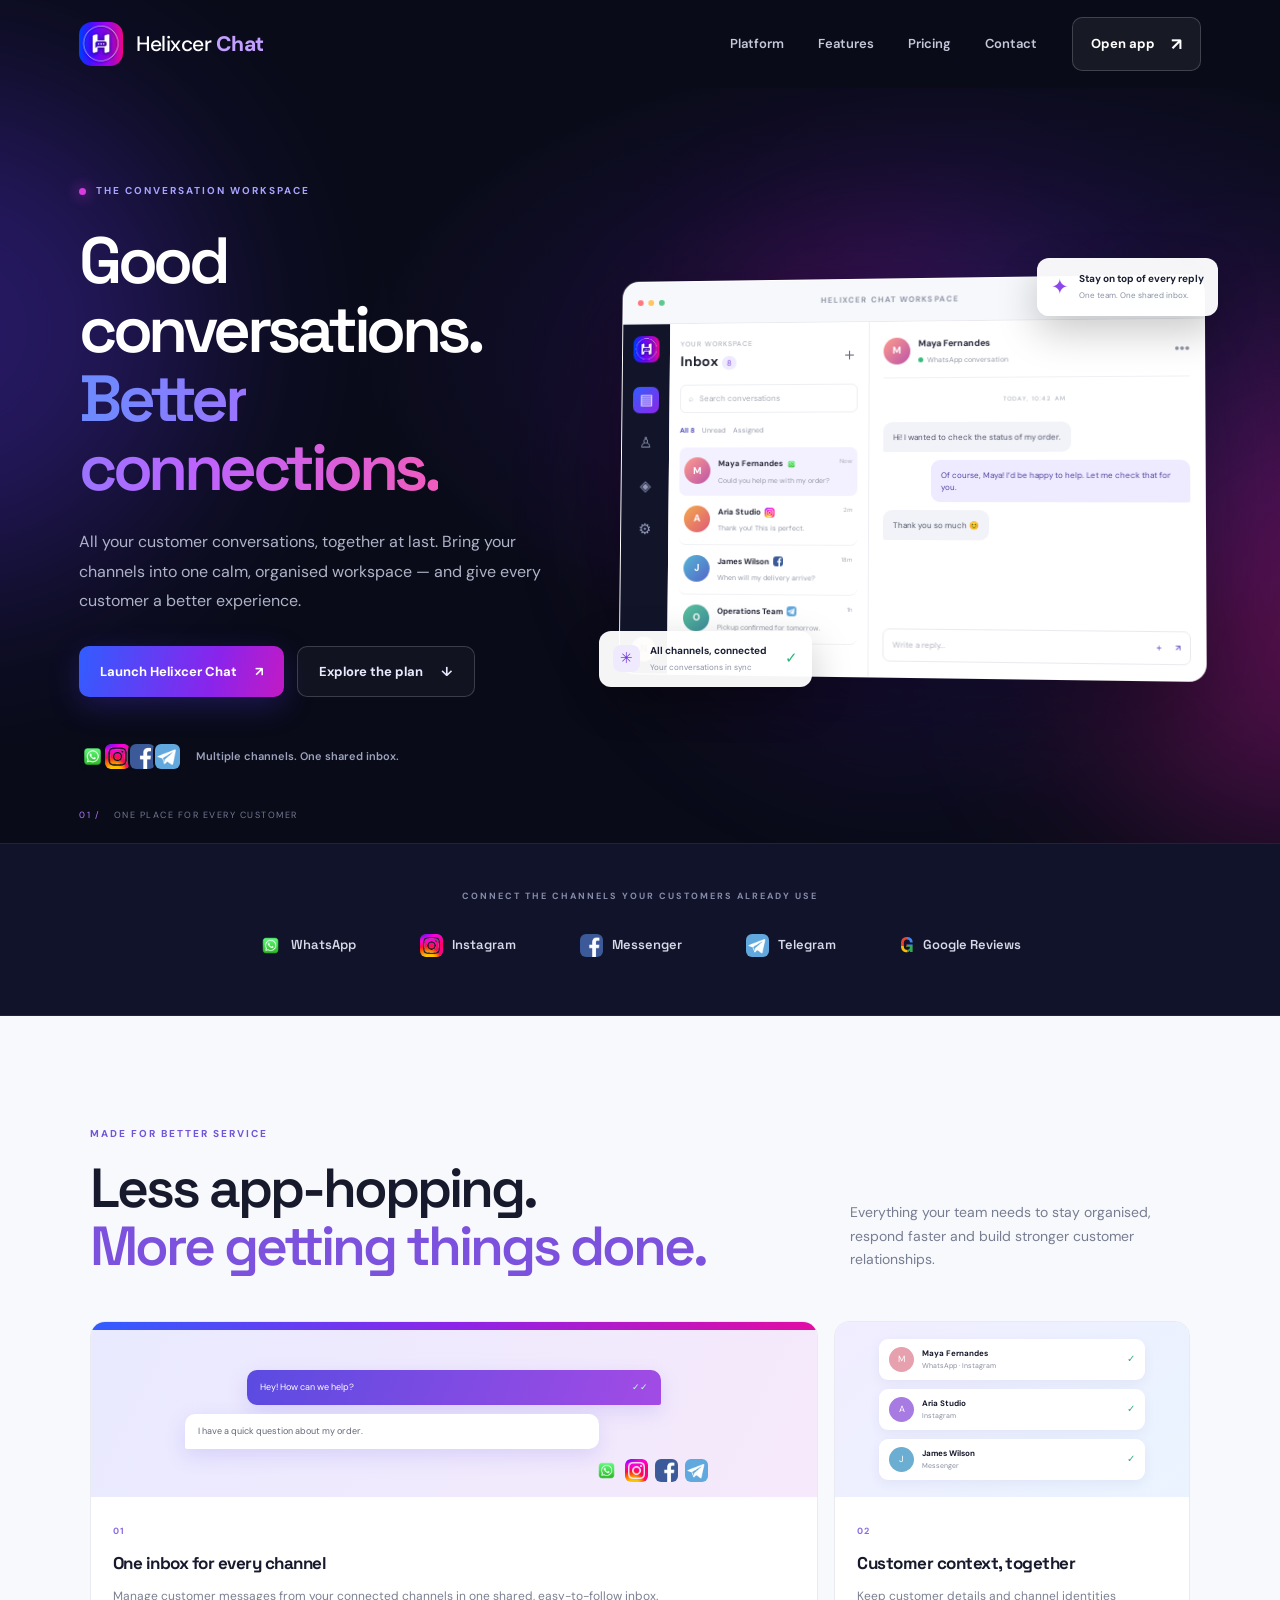
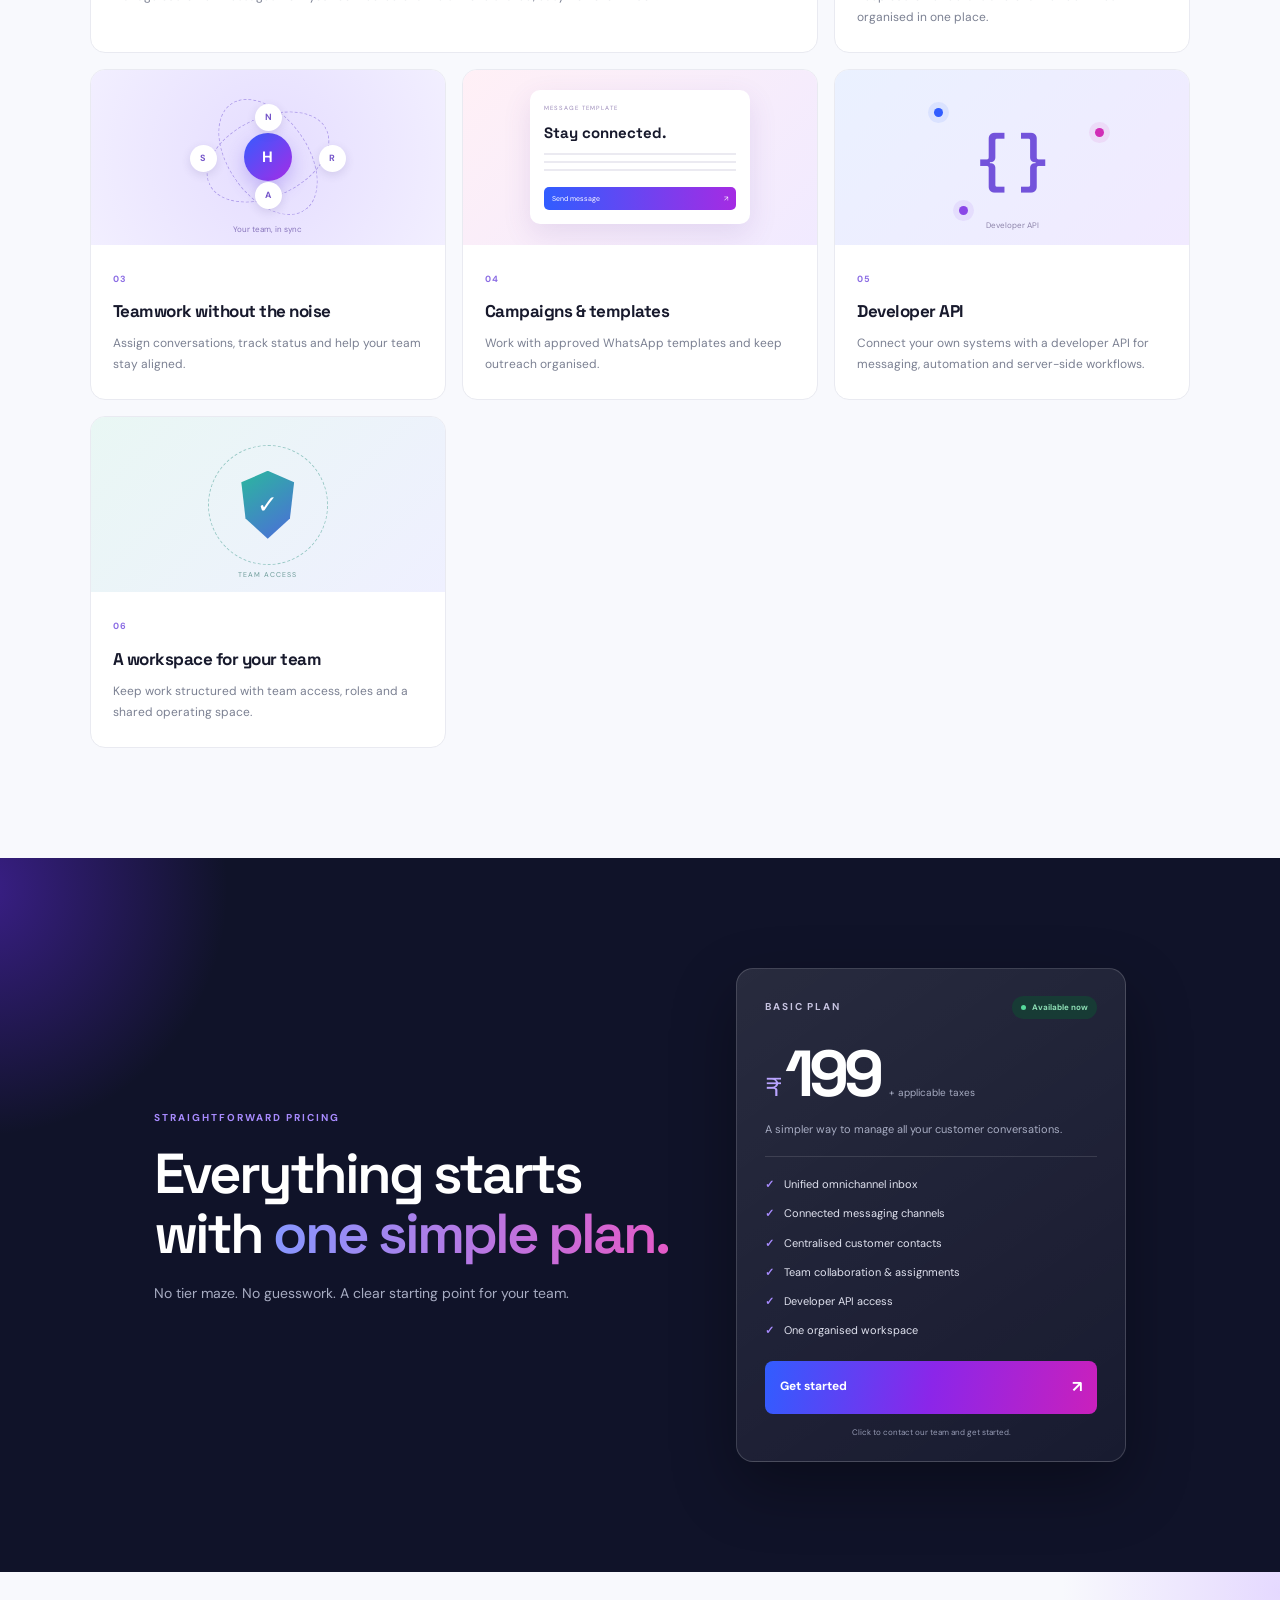
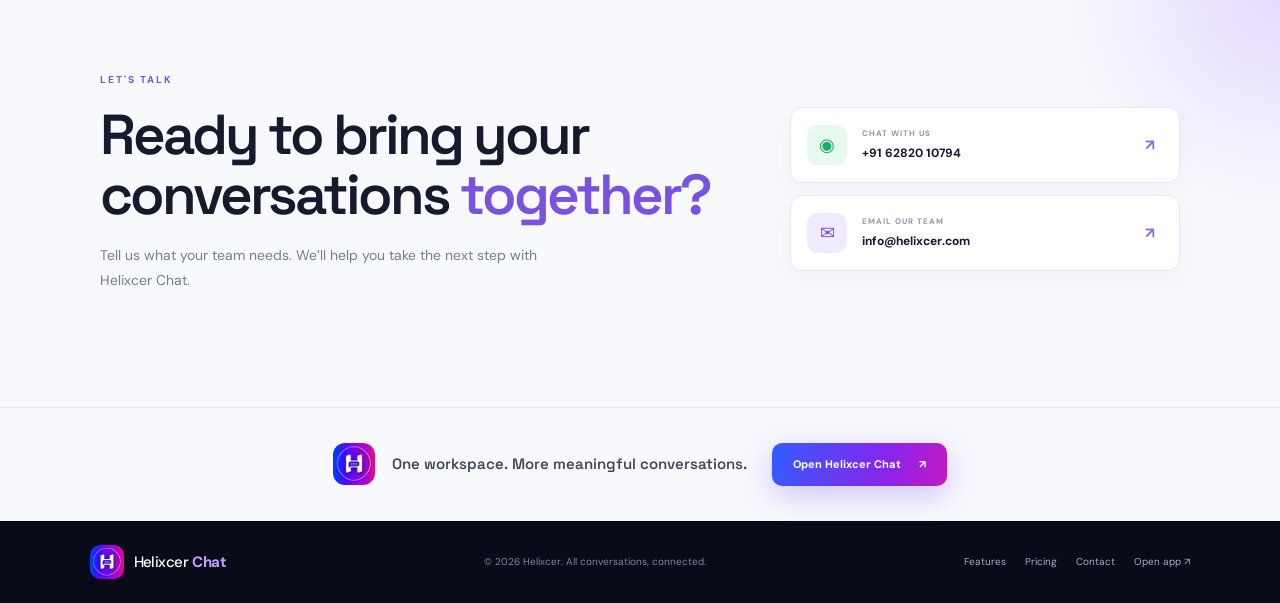
==== commit ec0139f5: "Call out Developer API in features and Basic plan Make the API feature card explicit and include Dev" ====
--- a/index.html
+++ b/index.html
@@ -159,8 +159,8 @@
           <div class="feature-copy"><span class="feature-number">04</span><h3>Campaigns &amp; templates</h3><p>Work with approved WhatsApp templates and keep outreach organised.</p></div>
         </article>
         <article class="feature-card">
-          <div class="feature-art api-art"><span class="api-bracket">{ }</span><span class="api-node node-a"></span><span class="api-node node-b"></span><span class="api-node node-c"></span><div class="api-label">Connected workflows</div></div>
-          <div class="feature-copy"><span class="feature-number">05</span><h3>Built to work with you</h3><p>Bring connected workflows and server-side messaging into the same workspace.</p></div>
+          <div class="feature-art api-art"><span class="api-bracket">{ }</span><span class="api-node node-a"></span><span class="api-node node-b"></span><span class="api-node node-c"></span><div class="api-label">Developer API</div></div>
+          <div class="feature-copy"><span class="feature-number">05</span><h3>Developer API</h3><p>Connect your own systems with a developer API for messaging, automation and server-side workflows.</p></div>
         </article>
         <article class="feature-card">
           <div class="feature-art secure-art"><div class="secure-shield">✓</div><div class="secure-ring"></div><span class="secure-tag">TEAM ACCESS</span></div>
@@ -177,7 +177,7 @@
         <div class="price-amount"><span class="currency">₹</span><strong>199</strong><small>+ applicable taxes</small></div>
         <p class="price-summary">A simpler way to manage all your customer conversations.</p>
         <div class="price-divider"></div>
-        <ul class="price-features"><li>Unified omnichannel inbox</li><li>Connected messaging channels</li><li>Centralised customer contacts</li><li>Team collaboration &amp; assignments</li><li>One organised workspace</li></ul>
+        <ul class="price-features"><li>Unified omnichannel inbox</li><li>Connected messaging channels</li><li>Centralised customer contacts</li><li>Team collaboration &amp; assignments</li><li>Developer API access</li><li>One organised workspace</li></ul>
         <span class="price-action">Get started <b>↗</b></span>
         <small class="price-footnote">Click to contact our team and get started.</small>
       </a>
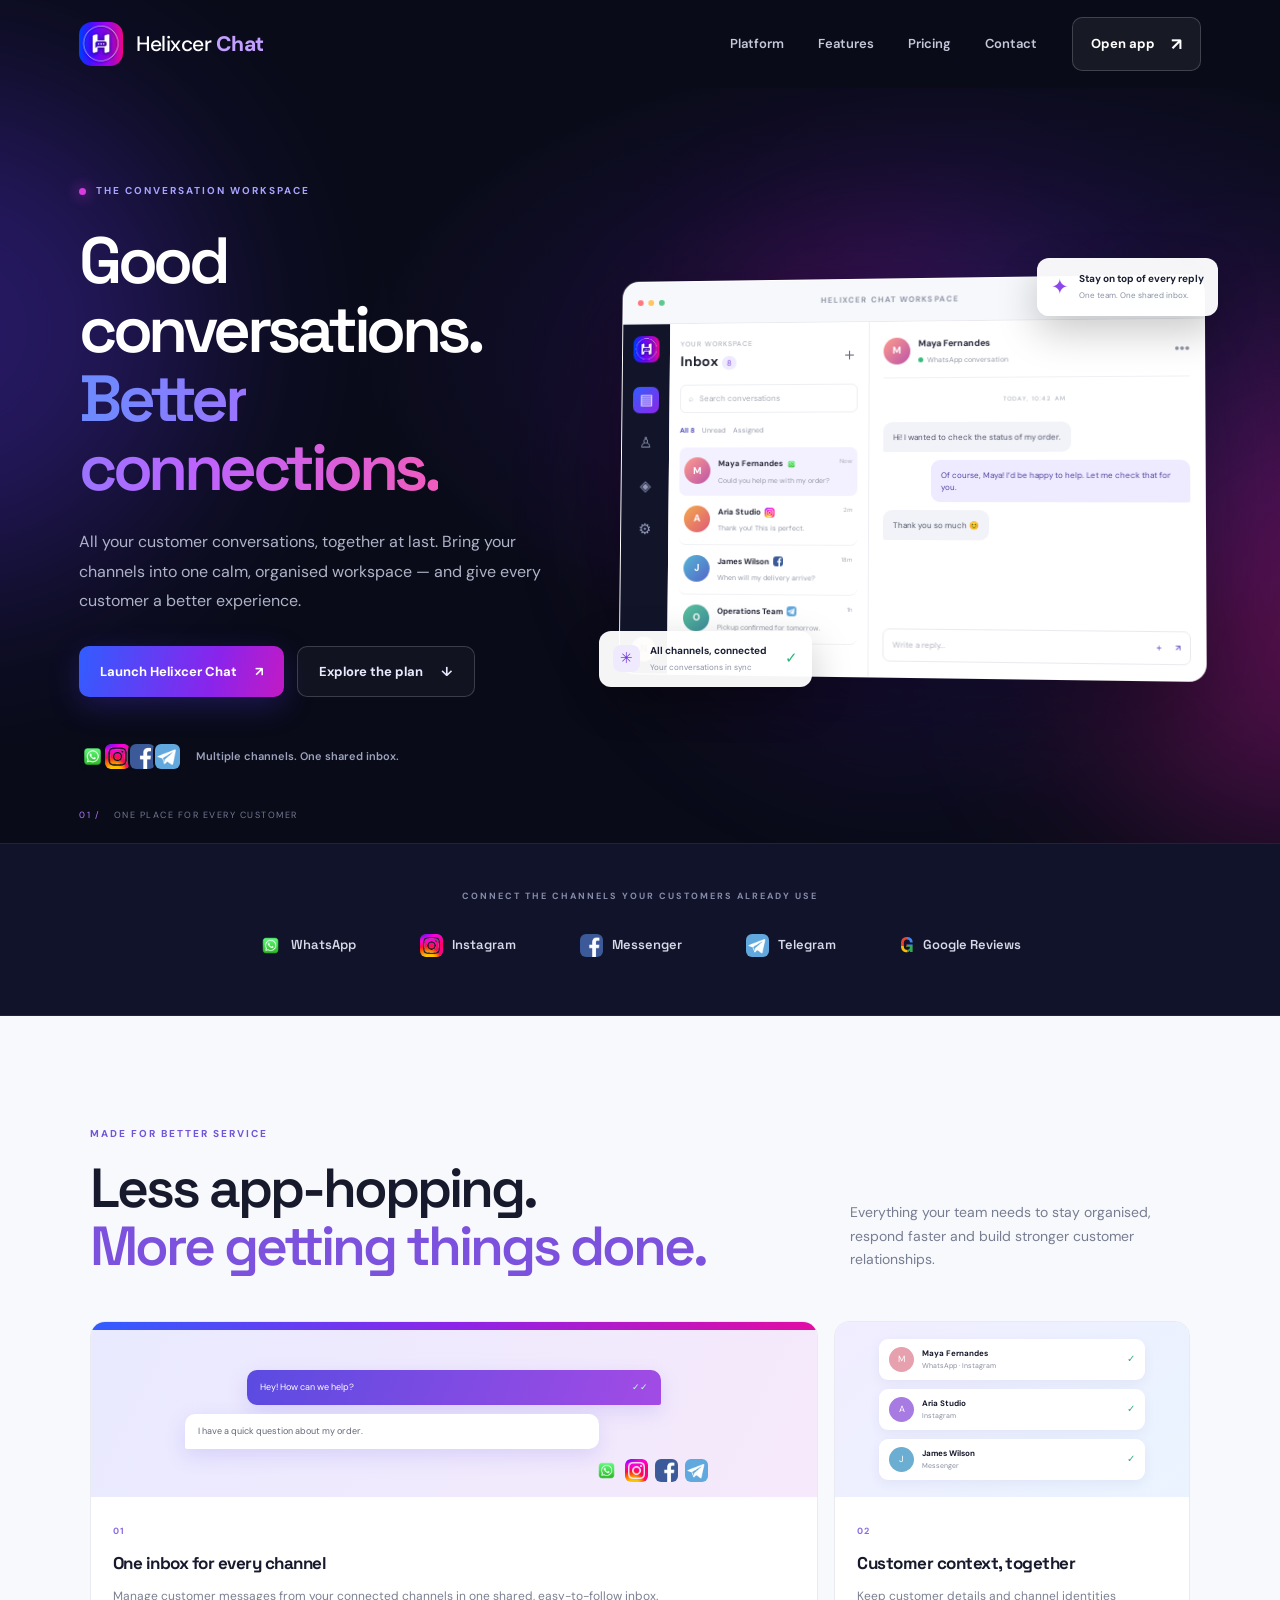
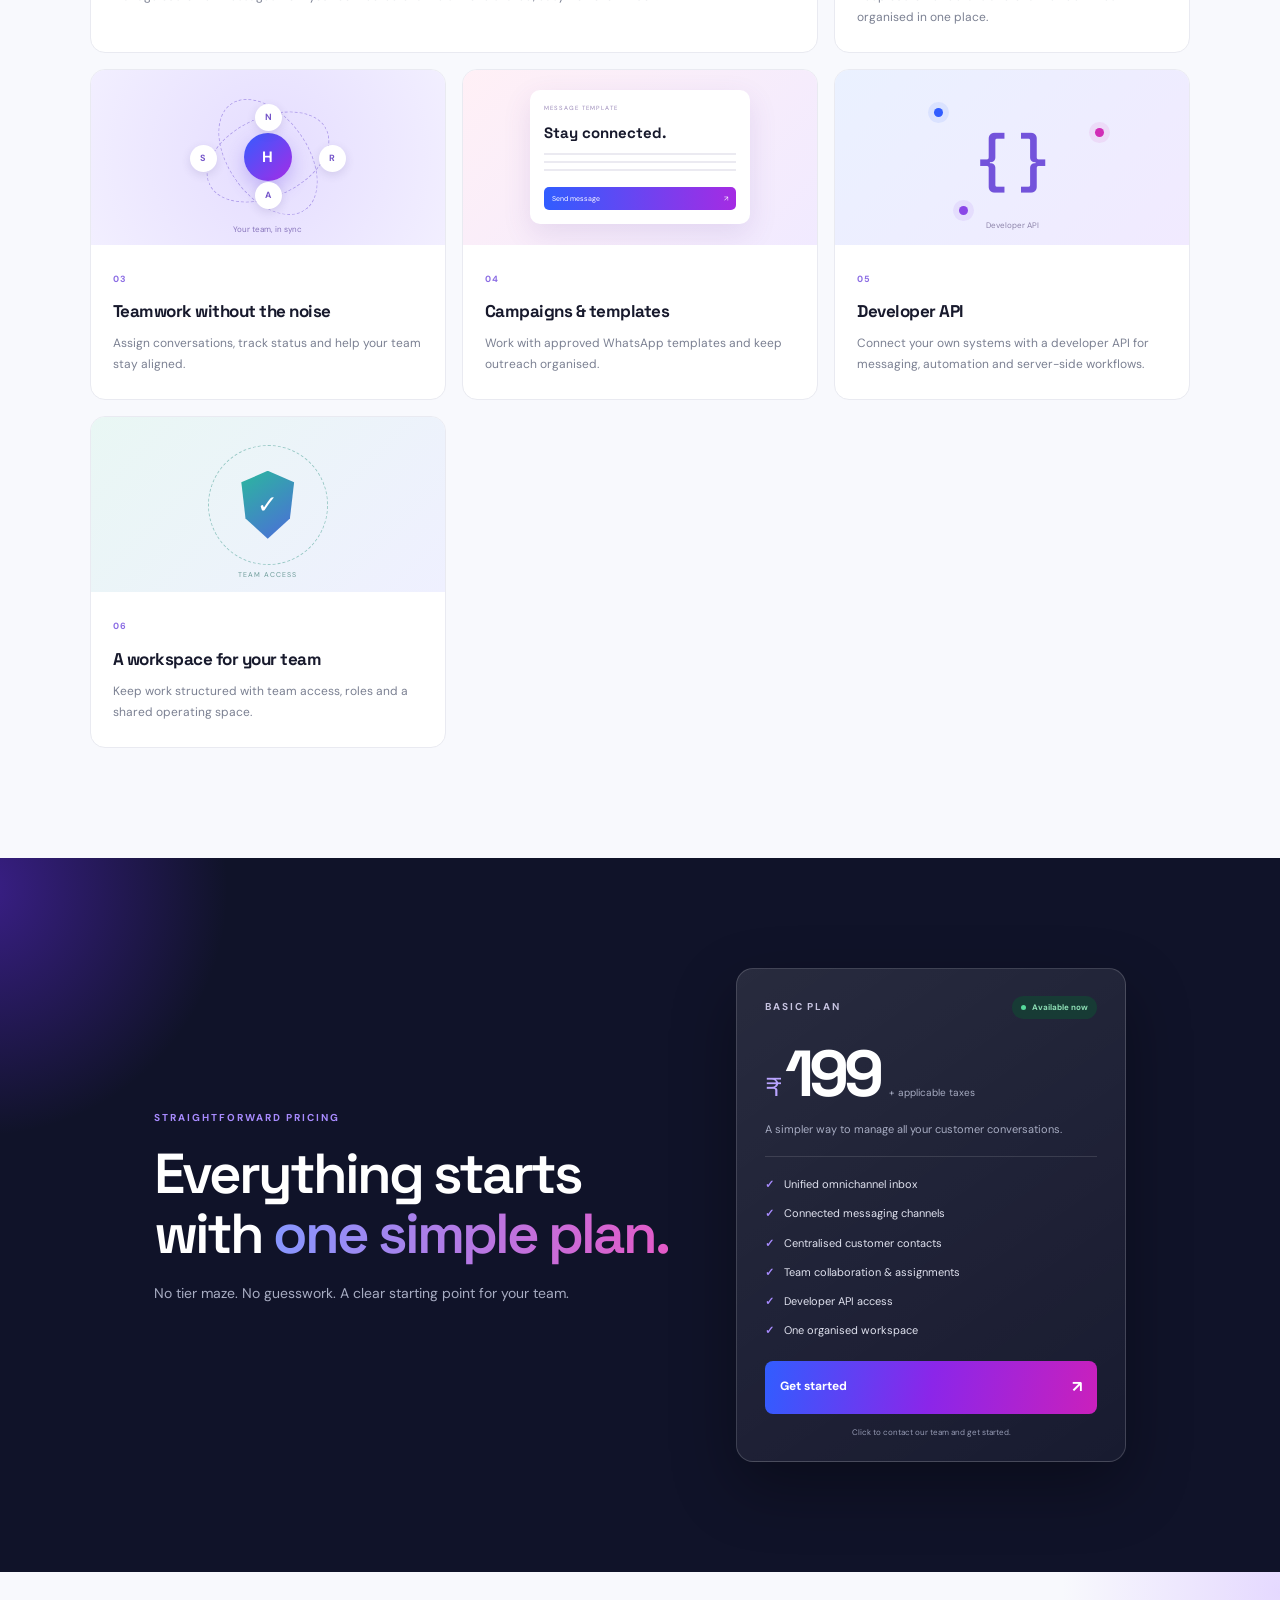
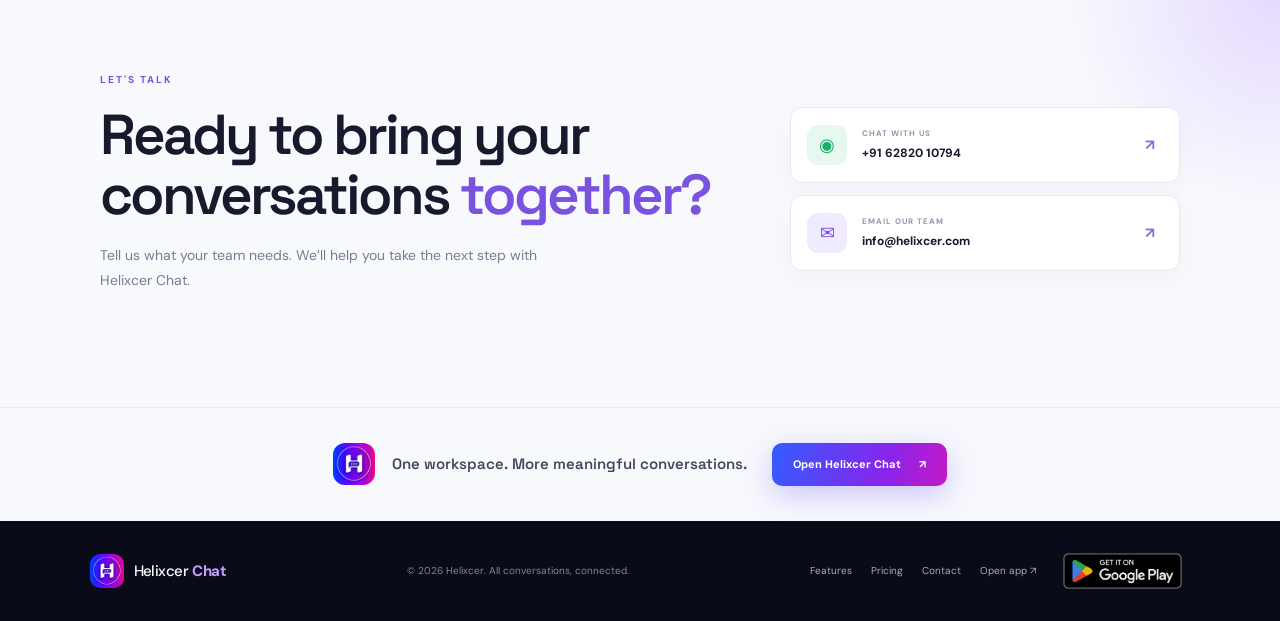
==== commit 719baaa1: "Add Google Play download badge to the footer Link the Helixcer Chat Android app from the footer with" ====
--- a/index.html
+++ b/index.html
@@ -204,7 +204,15 @@
   <footer class="footer">
     <a class="footer-brand" href="/"><img src="./assets/helixcer-chat-192.png?v=20261110-brand" alt="" width="36" height="36"><span class="brand-title"><span class="brand-helixcer">Helixcer</span> <span class="brand-chat">Chat</span></span></a>
     <p>© <span id="year"></span> Helixcer. All conversations, connected.</p>
-    <div><a href="#features">Features</a><a href="#pricing">Pricing</a><a href="#contact">Contact</a><a href="https://app.chat.helixcer.com/" target="_blank" rel="noopener noreferrer">Open app ↗</a></div>
+    <div class="footer-links">
+      <a href="#features">Features</a>
+      <a href="#pricing">Pricing</a>
+      <a href="#contact">Contact</a>
+      <a href="https://app.chat.helixcer.com/" target="_blank" rel="noopener noreferrer">Open app ↗</a>
+      <a class="footer-play" href="https://play.google.com/store/apps/details?id=com.helixcer.chat" target="_blank" rel="noopener noreferrer">
+        <img src="./assets/google-play-badge.png" alt="Get it on Google Play" width="135" height="52">
+      </a>
+    </div>
   </footer>
   <script>
     document.getElementById("year").textContent = String(new Date().getFullYear());
--- a/styles.css
+++ b/styles.css
@@ -107,8 +107,8 @@
 .contact-copy .eyebrow{color:#7852dc}.contact-copy h2{font-size:clamp(39px,4.4vw,58px)}.contact-copy h2 span{color:#7952df}.contact-copy>p{max-width:440px;color:#777d91;font-size:14px;line-height:1.8;margin-top:18px}
 .contact-options{display:grid;gap:12px}.contact-option{display:grid;grid-template-columns:42px 1fr 18px;align-items:center;gap:13px;padding:17px 16px;border:1px solid #e7e8f0;border-radius:12px;background:white;box-shadow:0 8px 25px #1c204008;transition:transform .2s,border-color .2s}.contact-option:hover{transform:translateY(-2px);border-color:#c7b8f5}.contact-symbol{width:40px;height:40px;border-radius:11px;display:grid;place-items:center;font-size:18px}.whatsapp-symbol{background:#e7f8ef;color:#1baf67}.mail-symbol{background:#f0eaff;color:#7b4be0}.contact-option small,.contact-option strong{display:block}.contact-option small{font-size:8px;letter-spacing:1px;color:#9297a9;font-weight:700}.contact-option strong{font-size:12px;margin-top:3px}.contact-option>b{color:#8b69df}
 .last-cta{display:flex;align-items:center;justify-content:center;gap:17px;padding:35px 6%;background:#f8f9fd;border-top:1px solid #e9eaf1}.last-cta img{width:42px;height:42px;border-radius:12px}.last-cta p{font-family:var(--display);font-size:15px;font-weight:600;color:#44475b;margin:0 8px 0 0}.last-cta .button{min-height:43px;font-size:11px}
-.footer{display:flex;align-items:center;justify-content:space-between;gap:20px;padding:24px 7%;background:#090b18;color:#81869e}.footer-brand{font-size:15px;gap:10px}.footer-brand img{width:34px;height:34px;border-radius:10px}.footer-brand .brand-title{gap:4px}.footer-brand .brand-chat{color:#c3a0ff}.footer p{font-size:10px;margin:0}.footer>div{display:flex;gap:19px}.footer>div a{font-size:10px;color:#a8acc0}.footer>div a:hover{color:#fff}
+.footer{display:flex;align-items:center;justify-content:space-between;gap:20px;padding:24px 7%;background:#090b18;color:#81869e}.footer-brand{font-size:15px;gap:10px}.footer-brand img{width:34px;height:34px;border-radius:10px}.footer-brand .brand-title{gap:4px}.footer-brand .brand-chat{color:#c3a0ff}.footer p{font-size:10px;margin:0}.footer-links{display:flex;align-items:center;flex-wrap:wrap;gap:14px 19px}.footer-links>a{font-size:10px;color:#a8acc0}.footer-links>a:hover{color:#fff}.footer-play{display:inline-flex;line-height:0;opacity:.95;transition:opacity .2s,transform .2s}.footer-play:hover{opacity:1;transform:translateY(-1px);color:inherit}.footer-play img{display:block;width:135px;height:auto}
 @media(max-width:1100px){.hero{grid-template-columns:1fr;gap:25px;padding-top:70px}.hero-content{max-width:720px}.visual-wrap{max-width:720px;width:100%;margin:auto;min-height:440px}.app-window{transform:none}.pricing-section{padding-left:8%;padding-right:8%;gap:35px}.window-body{grid-template-columns:45px 190px 1fr}}
 @media(max-width:760px){.header{height:74px;padding:0 5%;gap:12px;width:100%}.brand{font-size:18px;min-width:0}.brand img{width:44px;height:44px}.nav{display:none;position:absolute;top:66px;left:5%;right:5%;padding:17px;background:#171a32;border:1px solid #343653;border-radius:12px;box-shadow:0 15px 40px #0007}.nav.nav-open{display:grid;gap:15px}.nav a{padding:4px}.header-cta{margin-left:auto;padding:10px 12px;font-size:11px;flex:0 0 auto}.menu-toggle{display:block;border:1px solid #373b57;background:#171a32;color:#fff;width:38px;height:38px;border-radius:9px;flex:0 0 auto}.hero{padding:65px 5% 70px;min-height:0;width:100%}.hero h1{font-size:clamp(43px,10vw,62px);letter-spacing:-3px}.hero-description{font-size:14px;max-width:100%}.visual-wrap{min-height:345px}.app-window{max-width:100%}.window-body{grid-template-columns:38px minmax(0,155px) minmax(0,1fr);min-height:300px}.sidebar{gap:12px}.conversation-list{padding:11px 8px}.chat-panel{padding:12px 10px}.float-channel{left:0;bottom:12px}.float-reply{right:0;top:5px}.float-card{padding:9px 10px;max-width:calc(100% - 16px)}.float-card strong{font-size:8px}.float-card small{font-size:7px}.ambient-one{width:280px;height:280px;left:-140px}.ambient-two{width:260px;height:260px;right:-120px;top:280px}.channels-section{padding:36px 5%;overflow:hidden}.channel-logos{gap:20px 28px}.channel-logos>div{font-size:11px}.channel-logos img{width:20px;height:20px}.section-pad{padding:75px 5%}.section-heading{display:block;margin-bottom:28px}.section-heading h2,.pricing-heading h2,.contact-copy h2{letter-spacing:-2px}.section-heading>p{margin-top:17px;max-width:100%}.feature-grid{grid-template-columns:repeat(2,minmax(0,1fr));gap:12px}.feature-large{grid-column:span 2}.feature-art{height:145px}.feature-copy{padding:16px}.feature-copy h3{font-size:15px}.feature-copy p{font-size:11px}.pricing-section{grid-template-columns:1fr;gap:32px;padding-left:5%;padding-right:5%}.pricing-heading h2{font-size:46px}.price-card{max-width:440px;width:100%;margin:auto}.contact-inner{grid-template-columns:1fr;gap:30px;width:100%}.contact-options{max-width:480px;width:100%}.last-cta{flex-wrap:wrap;text-align:center;gap:12px}.last-cta p{width:100%;order:2}.last-cta .button{order:3}.footer{flex-wrap:wrap;padding:22px 5%}.footer p{order:3;width:100%}}
-@media(max-width:480px){.header-cta{font-size:0;gap:0}.header-cta span{font-size:17px}.hero{padding:54px 4% 60px}.hero h1{font-size:clamp(36px,11vw,43px);letter-spacing:-2.2px}.hero-actions{gap:9px}.button{min-height:47px;padding:0 15px;font-size:11px}.hero-proof{margin-top:30px;font-size:9px;flex-wrap:wrap}.visual-wrap{min-height:280px;margin-top:6px}.window-top{height:35px;padding:0 9px;font-size:6px}.window-body{grid-template-columns:31px minmax(0,1fr);min-height:265px}.sidebar{padding:9px 0;gap:9px}.side-icon{width:23px;height:23px}.conversation-list{padding:10px 8px}.chat-panel{display:none}.conversation-info strong{font-size:8px}.conversation-info p{font-size:7px}.float-card{gap:6px;padding:7px 8px}.float-icon{width:22px;height:22px}.float-channel{left:4px;bottom:8px}.float-reply{right:4px;top:8px}.float-card strong{font-size:7px}.float-card small{font-size:6px}.hero-bottom-note{font-size:8px;bottom:15px;left:4%}.channel-logos{gap:17px 20px}.feature-grid{grid-template-columns:minmax(0,1fr)}.feature-large{grid-column:auto}.feature-art{height:155px}.feature-copy{padding:18px}.pricing-heading h2{font-size:clamp(34px,10vw,41px)}.price-card{padding:23px 20px}.price-amount strong{font-size:58px}.contact-copy h2{font-size:clamp(34px,10vw,42px)}.contact-option{padding:13px 11px;gap:9px;grid-template-columns:42px minmax(0,1fr) 18px}.contact-option strong{font-size:11px;overflow-wrap:anywhere}.footer>div{flex-wrap:wrap;gap:14px}.footer-brand{font-size:14px}}
+@media(max-width:480px){.header-cta{font-size:0;gap:0}.header-cta span{font-size:17px}.hero{padding:54px 4% 60px}.hero h1{font-size:clamp(36px,11vw,43px);letter-spacing:-2.2px}.hero-actions{gap:9px}.button{min-height:47px;padding:0 15px;font-size:11px}.hero-proof{margin-top:30px;font-size:9px;flex-wrap:wrap}.visual-wrap{min-height:280px;margin-top:6px}.window-top{height:35px;padding:0 9px;font-size:6px}.window-body{grid-template-columns:31px minmax(0,1fr);min-height:265px}.sidebar{padding:9px 0;gap:9px}.side-icon{width:23px;height:23px}.conversation-list{padding:10px 8px}.chat-panel{display:none}.conversation-info strong{font-size:8px}.conversation-info p{font-size:7px}.float-card{gap:6px;padding:7px 8px}.float-icon{width:22px;height:22px}.float-channel{left:4px;bottom:8px}.float-reply{right:4px;top:8px}.float-card strong{font-size:7px}.float-card small{font-size:6px}.hero-bottom-note{font-size:8px;bottom:15px;left:4%}.channel-logos{gap:17px 20px}.feature-grid{grid-template-columns:minmax(0,1fr)}.feature-large{grid-column:auto}.feature-art{height:155px}.feature-copy{padding:18px}.pricing-heading h2{font-size:clamp(34px,10vw,41px)}.price-card{padding:23px 20px}.price-amount strong{font-size:58px}.contact-copy h2{font-size:clamp(34px,10vw,42px)}.contact-option{padding:13px 11px;gap:9px;grid-template-columns:42px minmax(0,1fr) 18px}.contact-option strong{font-size:11px;overflow-wrap:anywhere}.footer-links{gap:12px 14px}.footer-play img{width:120px}.footer-brand{font-size:14px}}
 @media(prefers-reduced-motion:reduce){*,*::before,*::after{scroll-behavior:auto!important;transition:none!important;animation:none!important}}
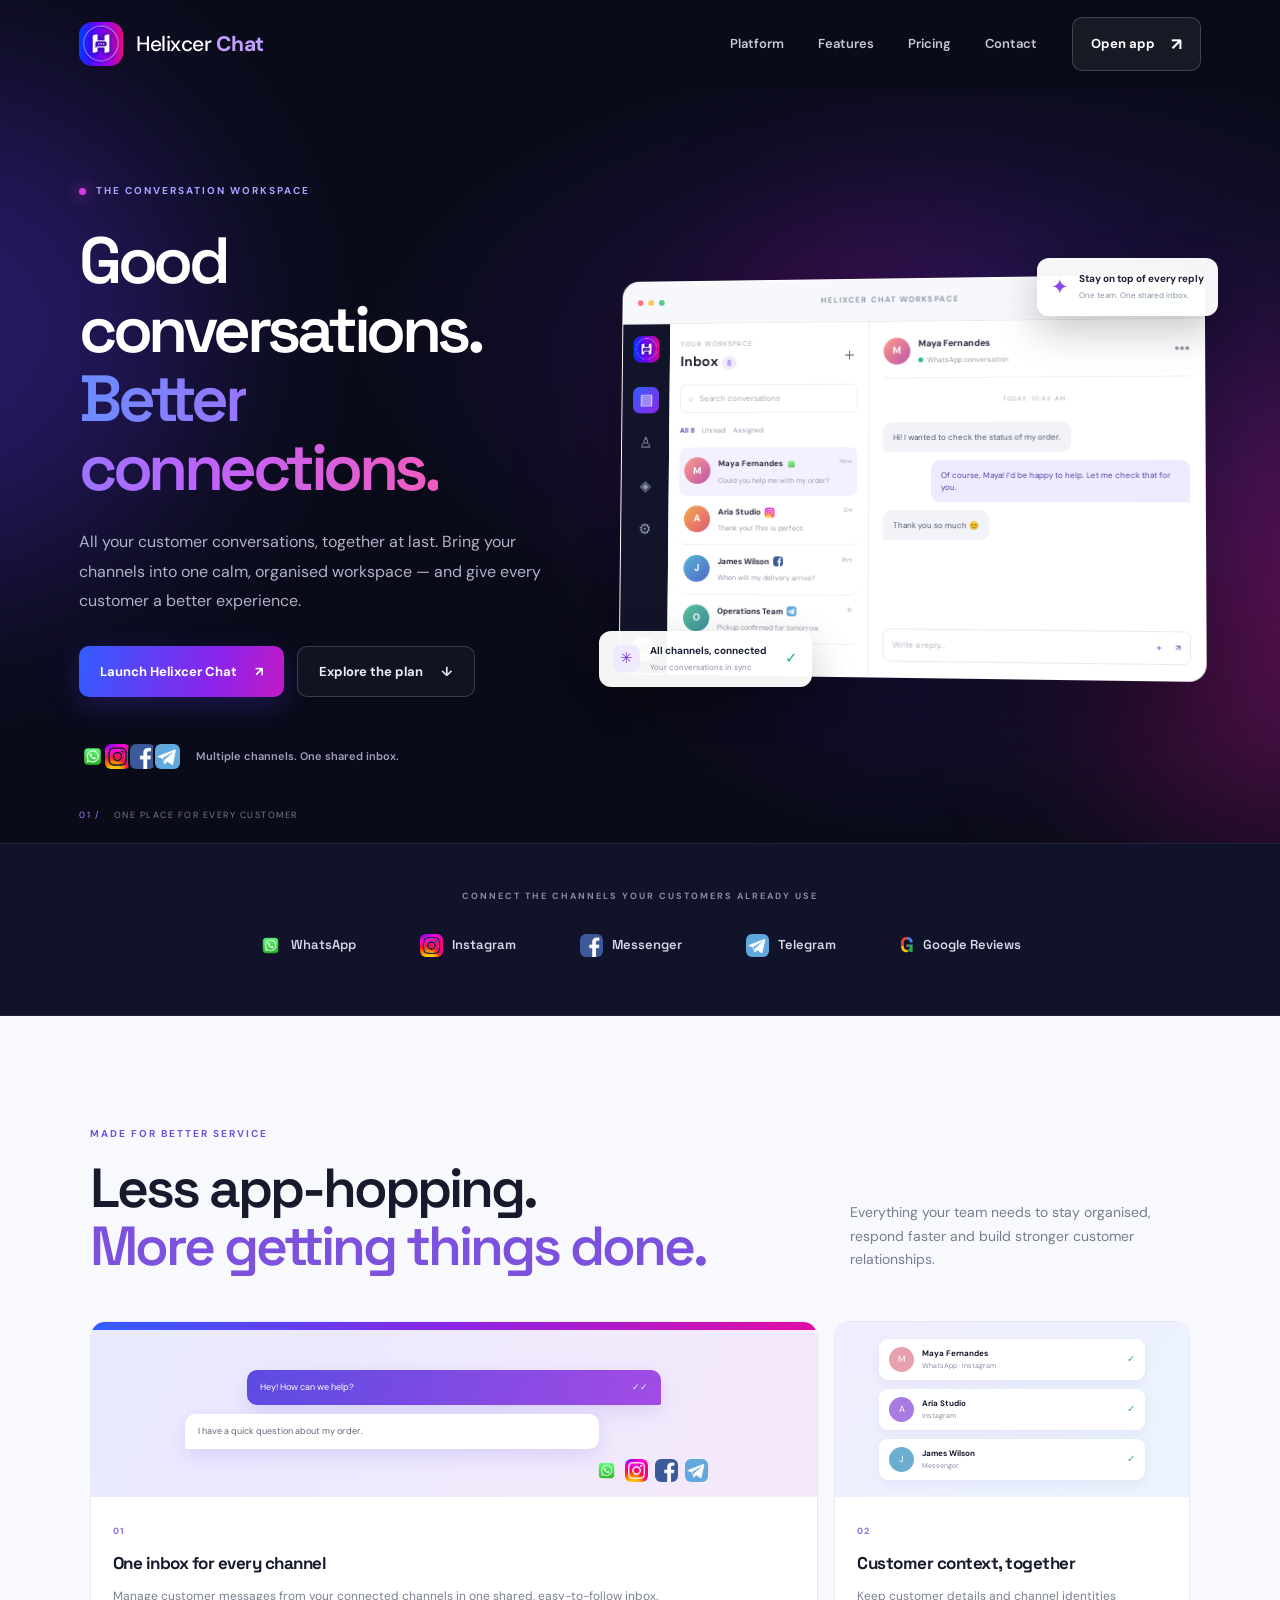
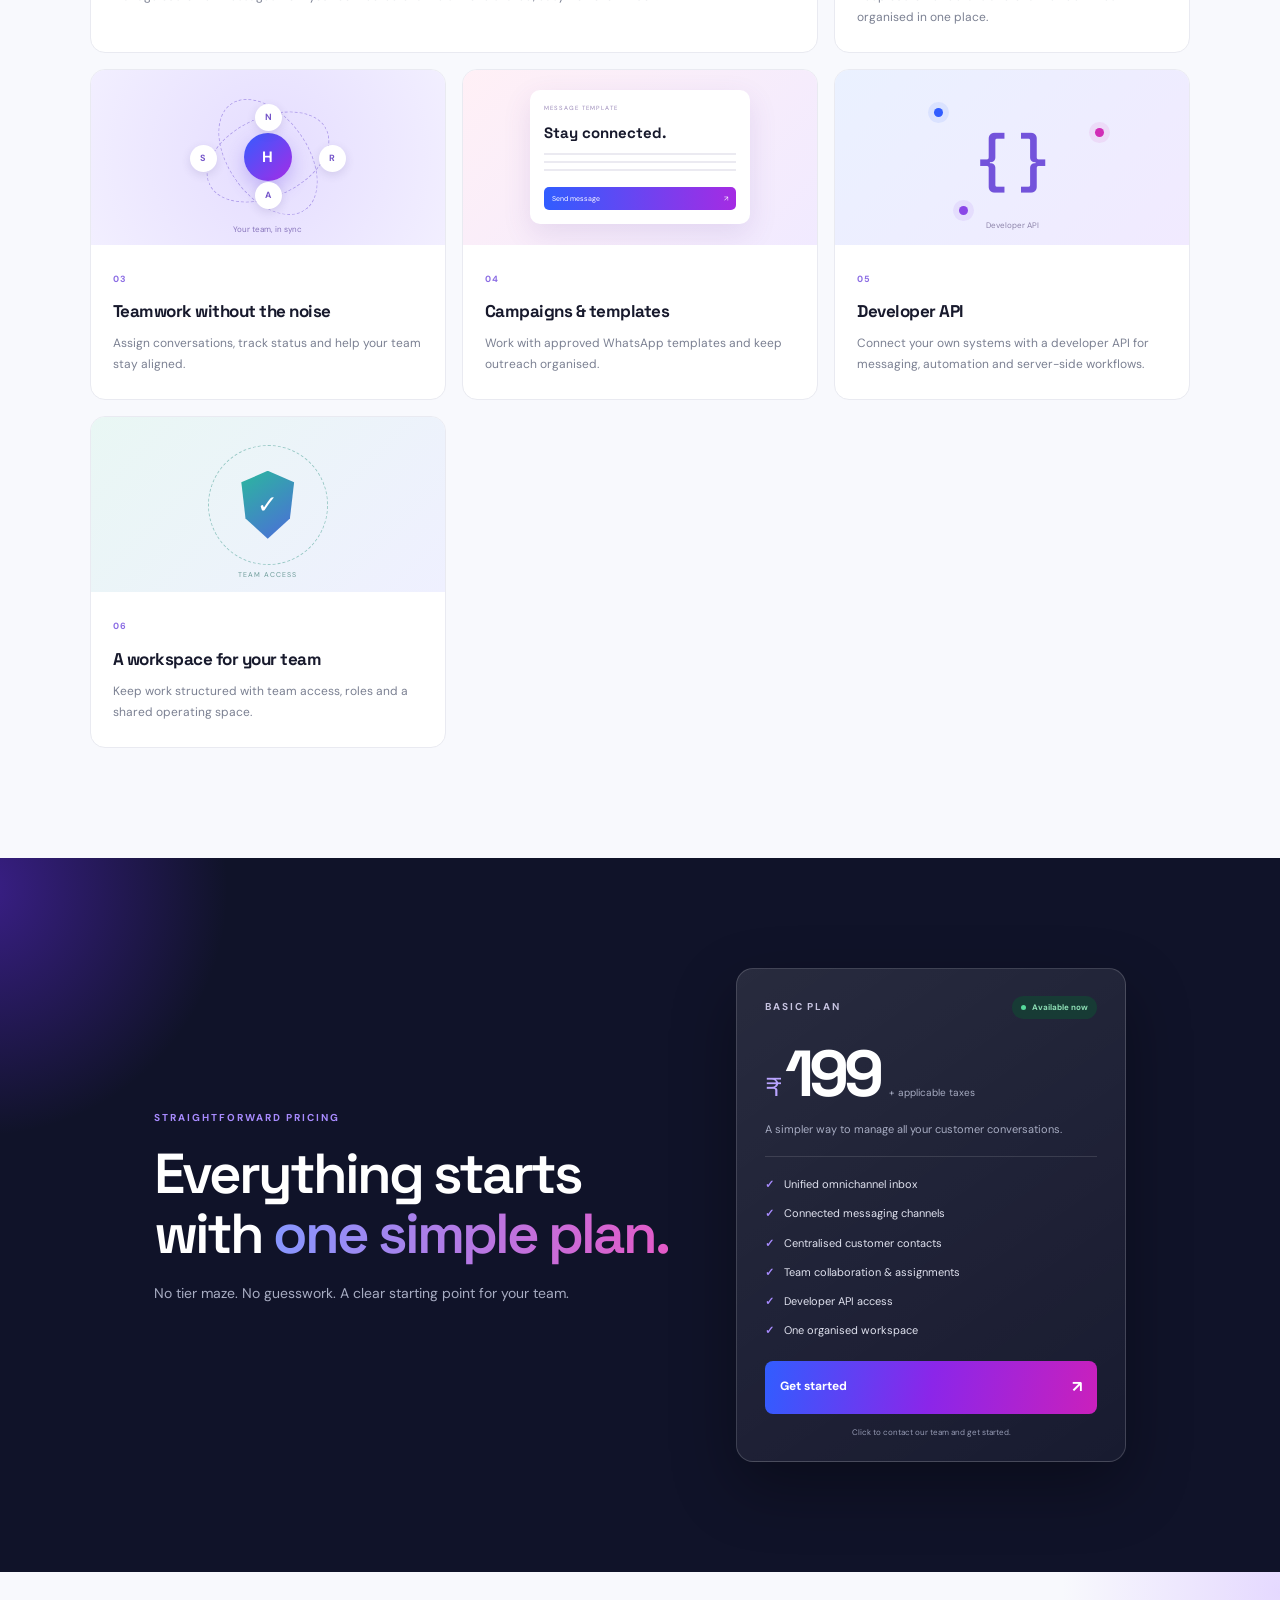
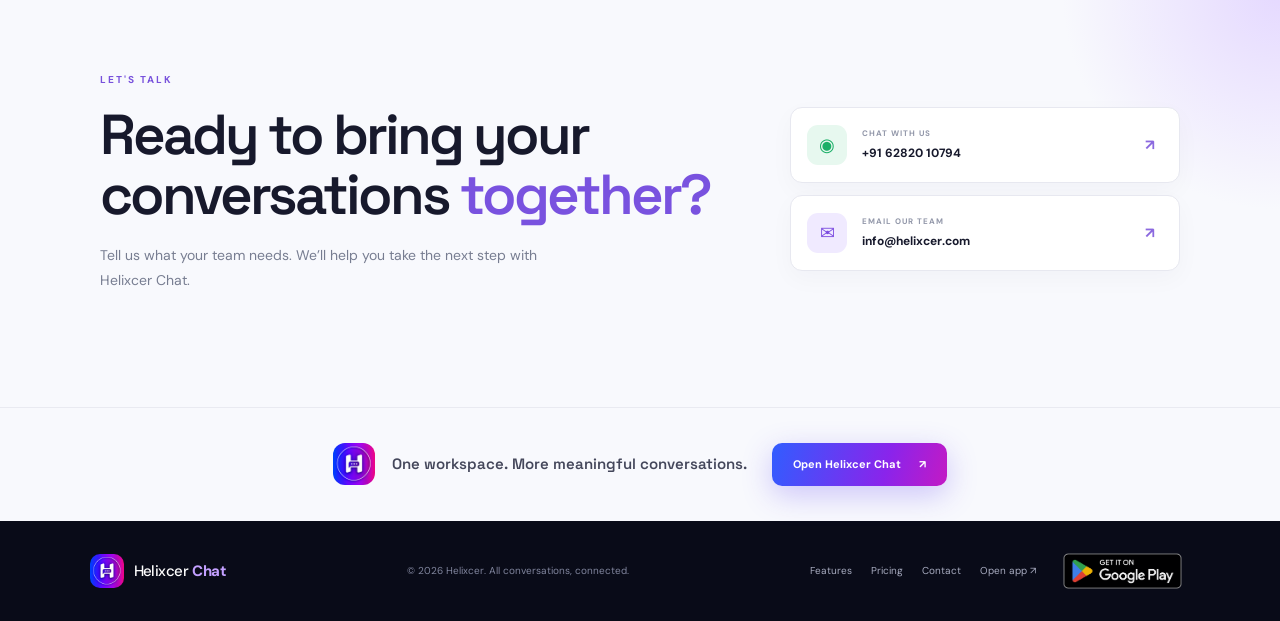
==== commit 53b5c065: "Fix favicon by serving it at the site root Browsers request /favicon.ico by default, which 404'd and" ====
--- a/index.html
+++ b/index.html
@@ -18,10 +18,11 @@
   <meta name="twitter:title" content="Helixcer Chat — Every conversation, one workspace">
   <meta name="twitter:description" content="Helixcer Chat brings WhatsApp, Instagram, Facebook Messenger and Telegram conversations into one organised team inbox.">
   <meta name="twitter:image" content="https://chat.helixcer.com/assets/seo-preview.png">
-  <link rel="icon" href="./assets/favicon.ico" sizes="any">
-  <link rel="icon" type="image/png" sizes="32x32" href="./assets/favicon-32.png">
-  <link rel="icon" type="image/png" sizes="16x16" href="./assets/favicon-16.png">
-  <link rel="apple-touch-icon" href="./assets/apple-touch-icon.png">
+  <link rel="icon" href="/favicon.ico?v=20261111" sizes="any">
+  <link rel="icon" type="image/png" sizes="32x32" href="/assets/favicon-32.png?v=20261111">
+  <link rel="icon" type="image/png" sizes="16x16" href="/assets/favicon-16.png?v=20261111">
+  <link rel="apple-touch-icon" href="/apple-touch-icon.png?v=20261111">
+  <link rel="shortcut icon" href="/favicon.ico?v=20261111">
   <link rel="preconnect" href="https://fonts.googleapis.com">
   <link rel="preconnect" href="https://fonts.gstatic.com" crossorigin>
   <link href="https://fonts.googleapis.com/css2?family=DM+Sans:wght@400;500;600;700&family=Space+Grotesk:wght@400;500;600;700&display=swap" rel="stylesheet">
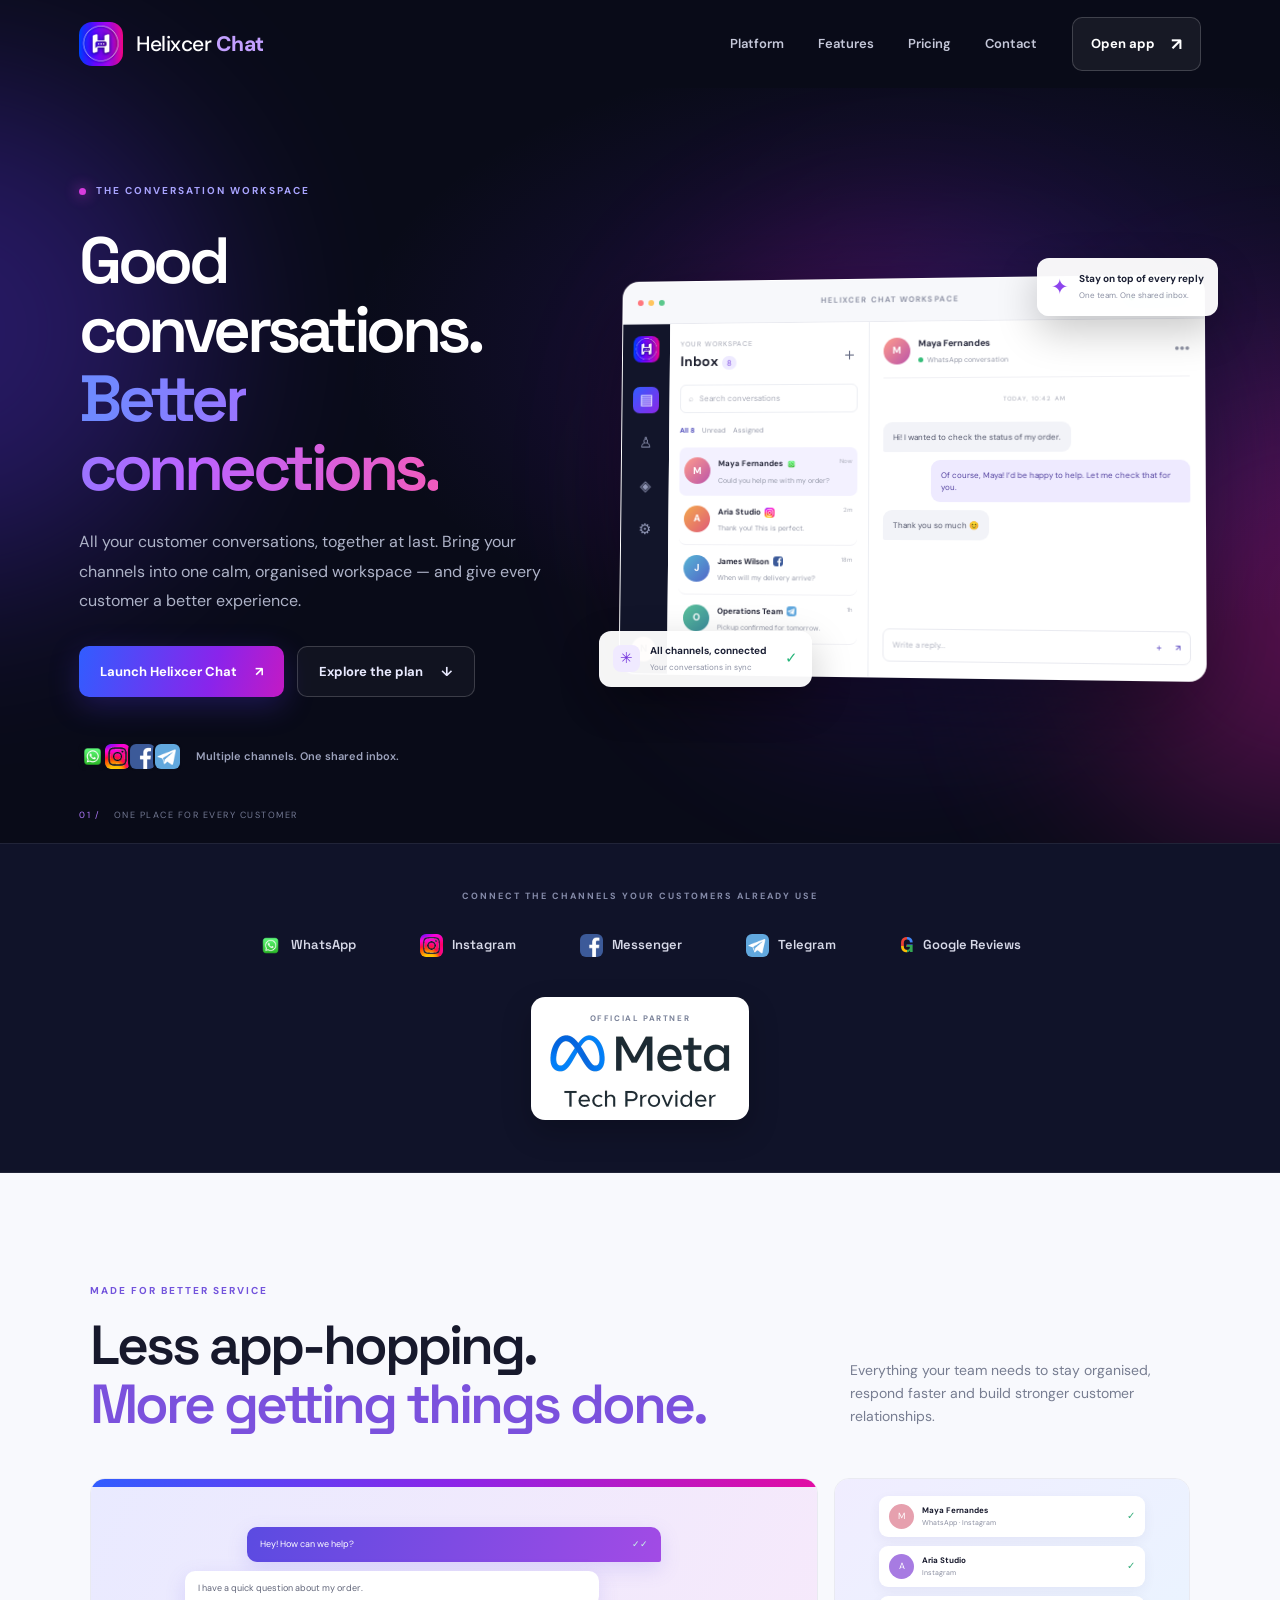
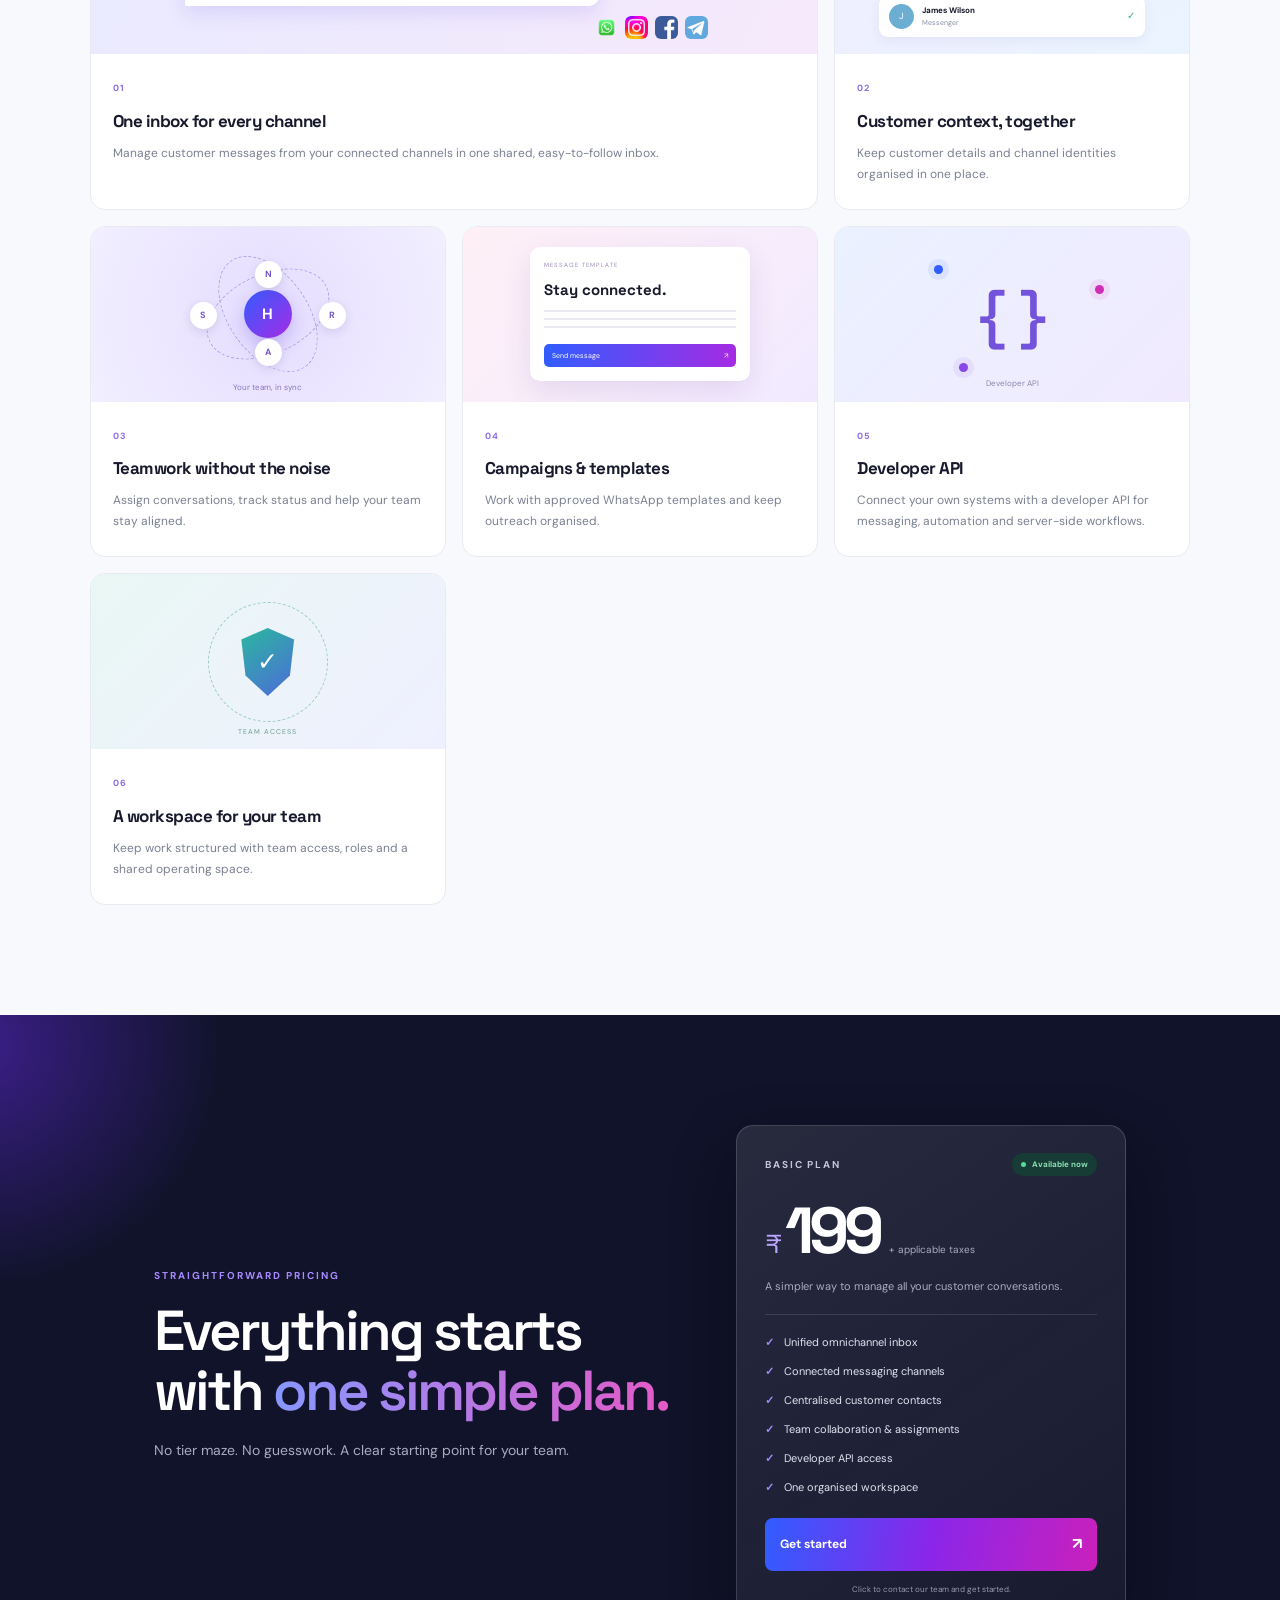
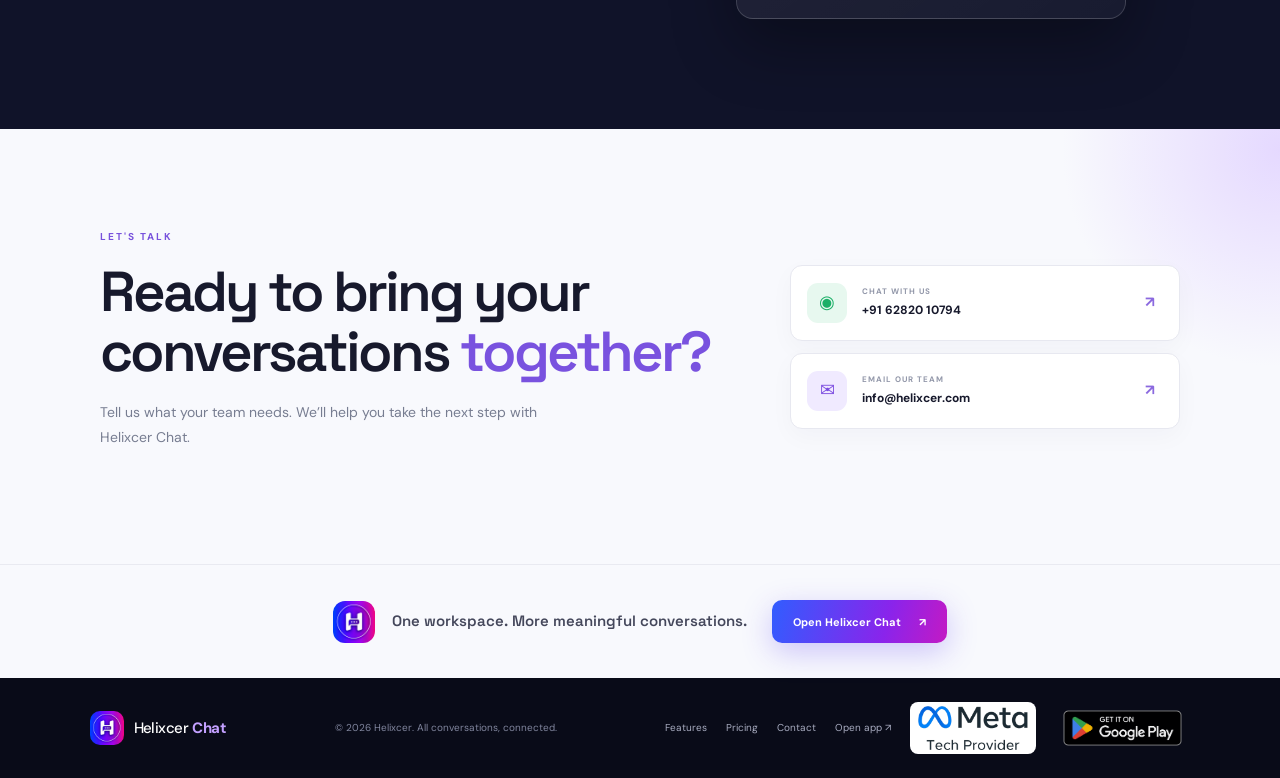
==== commit e93c31fe: "Add Meta Tech Provider branding to channels and footer Show the official Meta Tech Provider badge un" ====
--- a/index.html
+++ b/index.html
@@ -135,6 +135,10 @@
         <div><img src="./assets/provider-telegram.png" alt="">Telegram</div>
         <div class="google-channel"><span>G</span>Google Reviews</div>
       </div>
+      <div class="meta-provider">
+        <span class="meta-provider-label">Official partner</span>
+        <img src="./assets/meta-tech-provider.png" alt="Meta Tech Provider" width="180" height="72">
+      </div>
     </section>
 
     <section class="features-section section-pad" id="features">
@@ -210,6 +214,9 @@
       <a href="#pricing">Pricing</a>
       <a href="#contact">Contact</a>
       <a href="https://app.chat.helixcer.com/" target="_blank" rel="noopener noreferrer">Open app ↗</a>
+      <span class="footer-meta" title="Meta Tech Provider">
+        <img src="./assets/meta-tech-provider.png" alt="Meta Tech Provider" width="120" height="48">
+      </span>
       <a class="footer-play" href="https://play.google.com/store/apps/details?id=com.helixcer.chat" target="_blank" rel="noopener noreferrer">
         <img src="./assets/google-play-badge.png" alt="Get it on Google Play" width="135" height="52">
       </a>
--- a/styles.css
+++ b/styles.css
@@ -70,6 +70,9 @@
 .channels-section>p{font-size:9px;letter-spacing:2px;color:#858ba9;font-weight:700;margin:0 0 24px}
 .channel-logos{display:flex;align-items:center;justify-content:center;gap:clamp(20px,5vw,70px);flex-wrap:wrap}
 .channel-logos>div{display:flex;align-items:center;gap:9px;color:#d7d9e8;font-family:var(--display);font-weight:600;font-size:13px}.channel-logos img{width:23px;height:23px;border-radius:6px;object-fit:cover}.google-channel span{font-weight:700;font-size:21px;background:conic-gradient(#4285f4 0 25%,#34a853 25% 50%,#fbbc05 50% 75%,#ea4335 75%);color:transparent;background-clip:text}
+.meta-provider{margin:34px auto 0;display:inline-flex;flex-direction:column;align-items:center;gap:10px;padding:14px 18px 12px;border-radius:14px;background:#fff;border:1px solid rgba(255,255,255,.12);box-shadow:0 12px 30px rgba(0,0,0,.22)}
+.meta-provider-label{font-size:8px;letter-spacing:1.6px;font-weight:700;color:#7a8299;text-transform:uppercase}
+.meta-provider img{display:block;width:180px;height:auto}
 .section-pad{padding:110px 7%}
 .features-section{background:#f8f9fd;color:#17192c}
 .section-heading{max-width:1160px;margin:0 auto 45px;display:flex;justify-content:space-between;align-items:end;gap:40px}
@@ -107,8 +110,8 @@
 .contact-copy .eyebrow{color:#7852dc}.contact-copy h2{font-size:clamp(39px,4.4vw,58px)}.contact-copy h2 span{color:#7952df}.contact-copy>p{max-width:440px;color:#777d91;font-size:14px;line-height:1.8;margin-top:18px}
 .contact-options{display:grid;gap:12px}.contact-option{display:grid;grid-template-columns:42px 1fr 18px;align-items:center;gap:13px;padding:17px 16px;border:1px solid #e7e8f0;border-radius:12px;background:white;box-shadow:0 8px 25px #1c204008;transition:transform .2s,border-color .2s}.contact-option:hover{transform:translateY(-2px);border-color:#c7b8f5}.contact-symbol{width:40px;height:40px;border-radius:11px;display:grid;place-items:center;font-size:18px}.whatsapp-symbol{background:#e7f8ef;color:#1baf67}.mail-symbol{background:#f0eaff;color:#7b4be0}.contact-option small,.contact-option strong{display:block}.contact-option small{font-size:8px;letter-spacing:1px;color:#9297a9;font-weight:700}.contact-option strong{font-size:12px;margin-top:3px}.contact-option>b{color:#8b69df}
 .last-cta{display:flex;align-items:center;justify-content:center;gap:17px;padding:35px 6%;background:#f8f9fd;border-top:1px solid #e9eaf1}.last-cta img{width:42px;height:42px;border-radius:12px}.last-cta p{font-family:var(--display);font-size:15px;font-weight:600;color:#44475b;margin:0 8px 0 0}.last-cta .button{min-height:43px;font-size:11px}
-.footer{display:flex;align-items:center;justify-content:space-between;gap:20px;padding:24px 7%;background:#090b18;color:#81869e}.footer-brand{font-size:15px;gap:10px}.footer-brand img{width:34px;height:34px;border-radius:10px}.footer-brand .brand-title{gap:4px}.footer-brand .brand-chat{color:#c3a0ff}.footer p{font-size:10px;margin:0}.footer-links{display:flex;align-items:center;flex-wrap:wrap;gap:14px 19px}.footer-links>a{font-size:10px;color:#a8acc0}.footer-links>a:hover{color:#fff}.footer-play{display:inline-flex;line-height:0;opacity:.95;transition:opacity .2s,transform .2s}.footer-play:hover{opacity:1;transform:translateY(-1px);color:inherit}.footer-play img{display:block;width:135px;height:auto}
+.footer{display:flex;align-items:center;justify-content:space-between;gap:20px;padding:24px 7%;background:#090b18;color:#81869e}.footer-brand{font-size:15px;gap:10px}.footer-brand img{width:34px;height:34px;border-radius:10px}.footer-brand .brand-title{gap:4px}.footer-brand .brand-chat{color:#c3a0ff}.footer p{font-size:10px;margin:0}.footer-links{display:flex;align-items:center;flex-wrap:wrap;gap:14px 19px}.footer-links>a{font-size:10px;color:#a8acc0}.footer-links>a:hover{color:#fff}.footer-meta{display:inline-flex;align-items:center;justify-content:center;padding:4px 8px;border-radius:8px;background:#fff;line-height:0}.footer-meta img{display:block;width:110px;height:auto}.footer-play{display:inline-flex;line-height:0;opacity:.95;transition:opacity .2s,transform .2s}.footer-play:hover{opacity:1;transform:translateY(-1px);color:inherit}.footer-play img{display:block;width:135px;height:auto}
 @media(max-width:1100px){.hero{grid-template-columns:1fr;gap:25px;padding-top:70px}.hero-content{max-width:720px}.visual-wrap{max-width:720px;width:100%;margin:auto;min-height:440px}.app-window{transform:none}.pricing-section{padding-left:8%;padding-right:8%;gap:35px}.window-body{grid-template-columns:45px 190px 1fr}}
-@media(max-width:760px){.header{height:74px;padding:0 5%;gap:12px;width:100%}.brand{font-size:18px;min-width:0}.brand img{width:44px;height:44px}.nav{display:none;position:absolute;top:66px;left:5%;right:5%;padding:17px;background:#171a32;border:1px solid #343653;border-radius:12px;box-shadow:0 15px 40px #0007}.nav.nav-open{display:grid;gap:15px}.nav a{padding:4px}.header-cta{margin-left:auto;padding:10px 12px;font-size:11px;flex:0 0 auto}.menu-toggle{display:block;border:1px solid #373b57;background:#171a32;color:#fff;width:38px;height:38px;border-radius:9px;flex:0 0 auto}.hero{padding:65px 5% 70px;min-height:0;width:100%}.hero h1{font-size:clamp(43px,10vw,62px);letter-spacing:-3px}.hero-description{font-size:14px;max-width:100%}.visual-wrap{min-height:345px}.app-window{max-width:100%}.window-body{grid-template-columns:38px minmax(0,155px) minmax(0,1fr);min-height:300px}.sidebar{gap:12px}.conversation-list{padding:11px 8px}.chat-panel{padding:12px 10px}.float-channel{left:0;bottom:12px}.float-reply{right:0;top:5px}.float-card{padding:9px 10px;max-width:calc(100% - 16px)}.float-card strong{font-size:8px}.float-card small{font-size:7px}.ambient-one{width:280px;height:280px;left:-140px}.ambient-two{width:260px;height:260px;right:-120px;top:280px}.channels-section{padding:36px 5%;overflow:hidden}.channel-logos{gap:20px 28px}.channel-logos>div{font-size:11px}.channel-logos img{width:20px;height:20px}.section-pad{padding:75px 5%}.section-heading{display:block;margin-bottom:28px}.section-heading h2,.pricing-heading h2,.contact-copy h2{letter-spacing:-2px}.section-heading>p{margin-top:17px;max-width:100%}.feature-grid{grid-template-columns:repeat(2,minmax(0,1fr));gap:12px}.feature-large{grid-column:span 2}.feature-art{height:145px}.feature-copy{padding:16px}.feature-copy h3{font-size:15px}.feature-copy p{font-size:11px}.pricing-section{grid-template-columns:1fr;gap:32px;padding-left:5%;padding-right:5%}.pricing-heading h2{font-size:46px}.price-card{max-width:440px;width:100%;margin:auto}.contact-inner{grid-template-columns:1fr;gap:30px;width:100%}.contact-options{max-width:480px;width:100%}.last-cta{flex-wrap:wrap;text-align:center;gap:12px}.last-cta p{width:100%;order:2}.last-cta .button{order:3}.footer{flex-wrap:wrap;padding:22px 5%}.footer p{order:3;width:100%}}
-@media(max-width:480px){.header-cta{font-size:0;gap:0}.header-cta span{font-size:17px}.hero{padding:54px 4% 60px}.hero h1{font-size:clamp(36px,11vw,43px);letter-spacing:-2.2px}.hero-actions{gap:9px}.button{min-height:47px;padding:0 15px;font-size:11px}.hero-proof{margin-top:30px;font-size:9px;flex-wrap:wrap}.visual-wrap{min-height:280px;margin-top:6px}.window-top{height:35px;padding:0 9px;font-size:6px}.window-body{grid-template-columns:31px minmax(0,1fr);min-height:265px}.sidebar{padding:9px 0;gap:9px}.side-icon{width:23px;height:23px}.conversation-list{padding:10px 8px}.chat-panel{display:none}.conversation-info strong{font-size:8px}.conversation-info p{font-size:7px}.float-card{gap:6px;padding:7px 8px}.float-icon{width:22px;height:22px}.float-channel{left:4px;bottom:8px}.float-reply{right:4px;top:8px}.float-card strong{font-size:7px}.float-card small{font-size:6px}.hero-bottom-note{font-size:8px;bottom:15px;left:4%}.channel-logos{gap:17px 20px}.feature-grid{grid-template-columns:minmax(0,1fr)}.feature-large{grid-column:auto}.feature-art{height:155px}.feature-copy{padding:18px}.pricing-heading h2{font-size:clamp(34px,10vw,41px)}.price-card{padding:23px 20px}.price-amount strong{font-size:58px}.contact-copy h2{font-size:clamp(34px,10vw,42px)}.contact-option{padding:13px 11px;gap:9px;grid-template-columns:42px minmax(0,1fr) 18px}.contact-option strong{font-size:11px;overflow-wrap:anywhere}.footer-links{gap:12px 14px}.footer-play img{width:120px}.footer-brand{font-size:14px}}
+@media(max-width:760px){.header{height:74px;padding:0 5%;gap:12px;width:100%}.brand{font-size:18px;min-width:0}.brand img{width:44px;height:44px}.nav{display:none;position:absolute;top:66px;left:5%;right:5%;padding:17px;background:#171a32;border:1px solid #343653;border-radius:12px;box-shadow:0 15px 40px #0007}.nav.nav-open{display:grid;gap:15px}.nav a{padding:4px}.header-cta{margin-left:auto;padding:10px 12px;font-size:11px;flex:0 0 auto}.menu-toggle{display:block;border:1px solid #373b57;background:#171a32;color:#fff;width:38px;height:38px;border-radius:9px;flex:0 0 auto}.hero{padding:65px 5% 70px;min-height:0;width:100%}.hero h1{font-size:clamp(43px,10vw,62px);letter-spacing:-3px}.hero-description{font-size:14px;max-width:100%}.visual-wrap{min-height:345px}.app-window{max-width:100%}.window-body{grid-template-columns:38px minmax(0,155px) minmax(0,1fr);min-height:300px}.sidebar{gap:12px}.conversation-list{padding:11px 8px}.chat-panel{padding:12px 10px}.float-channel{left:0;bottom:12px}.float-reply{right:0;top:5px}.float-card{padding:9px 10px;max-width:calc(100% - 16px)}.float-card strong{font-size:8px}.float-card small{font-size:7px}.ambient-one{width:280px;height:280px;left:-140px}.ambient-two{width:260px;height:260px;right:-120px;top:280px}.channels-section{padding:36px 5%;overflow:hidden}.channel-logos{gap:20px 28px}.channel-logos>div{font-size:11px}.channel-logos img{width:20px;height:20px}.meta-provider{margin-top:28px;padding:12px 14px 10px}.meta-provider img{width:150px}.section-pad{padding:75px 5%}.section-heading{display:block;margin-bottom:28px}.section-heading h2,.pricing-heading h2,.contact-copy h2{letter-spacing:-2px}.section-heading>p{margin-top:17px;max-width:100%}.feature-grid{grid-template-columns:repeat(2,minmax(0,1fr));gap:12px}.feature-large{grid-column:span 2}.feature-art{height:145px}.feature-copy{padding:16px}.feature-copy h3{font-size:15px}.feature-copy p{font-size:11px}.pricing-section{grid-template-columns:1fr;gap:32px;padding-left:5%;padding-right:5%}.pricing-heading h2{font-size:46px}.price-card{max-width:440px;width:100%;margin:auto}.contact-inner{grid-template-columns:1fr;gap:30px;width:100%}.contact-options{max-width:480px;width:100%}.last-cta{flex-wrap:wrap;text-align:center;gap:12px}.last-cta p{width:100%;order:2}.last-cta .button{order:3}.footer{flex-wrap:wrap;padding:22px 5%}.footer p{order:3;width:100%}}
+@media(max-width:480px){.header-cta{font-size:0;gap:0}.header-cta span{font-size:17px}.hero{padding:54px 4% 60px}.hero h1{font-size:clamp(36px,11vw,43px);letter-spacing:-2.2px}.hero-actions{gap:9px}.button{min-height:47px;padding:0 15px;font-size:11px}.hero-proof{margin-top:30px;font-size:9px;flex-wrap:wrap}.visual-wrap{min-height:280px;margin-top:6px}.window-top{height:35px;padding:0 9px;font-size:6px}.window-body{grid-template-columns:31px minmax(0,1fr);min-height:265px}.sidebar{padding:9px 0;gap:9px}.side-icon{width:23px;height:23px}.conversation-list{padding:10px 8px}.chat-panel{display:none}.conversation-info strong{font-size:8px}.conversation-info p{font-size:7px}.float-card{gap:6px;padding:7px 8px}.float-icon{width:22px;height:22px}.float-channel{left:4px;bottom:8px}.float-reply{right:4px;top:8px}.float-card strong{font-size:7px}.float-card small{font-size:6px}.hero-bottom-note{font-size:8px;bottom:15px;left:4%}.channel-logos{gap:17px 20px}.feature-grid{grid-template-columns:minmax(0,1fr)}.feature-large{grid-column:auto}.feature-art{height:155px}.feature-copy{padding:18px}.pricing-heading h2{font-size:clamp(34px,10vw,41px)}.price-card{padding:23px 20px}.price-amount strong{font-size:58px}.contact-copy h2{font-size:clamp(34px,10vw,42px)}.contact-option{padding:13px 11px;gap:9px;grid-template-columns:42px minmax(0,1fr) 18px}.contact-option strong{font-size:11px;overflow-wrap:anywhere}.footer-links{gap:12px 14px}.footer-meta img{width:96px}.footer-play img{width:120px}.footer-brand{font-size:14px}}
 @media(prefers-reduced-motion:reduce){*,*::before,*::after{scroll-behavior:auto!important;transition:none!important;animation:none!important}}
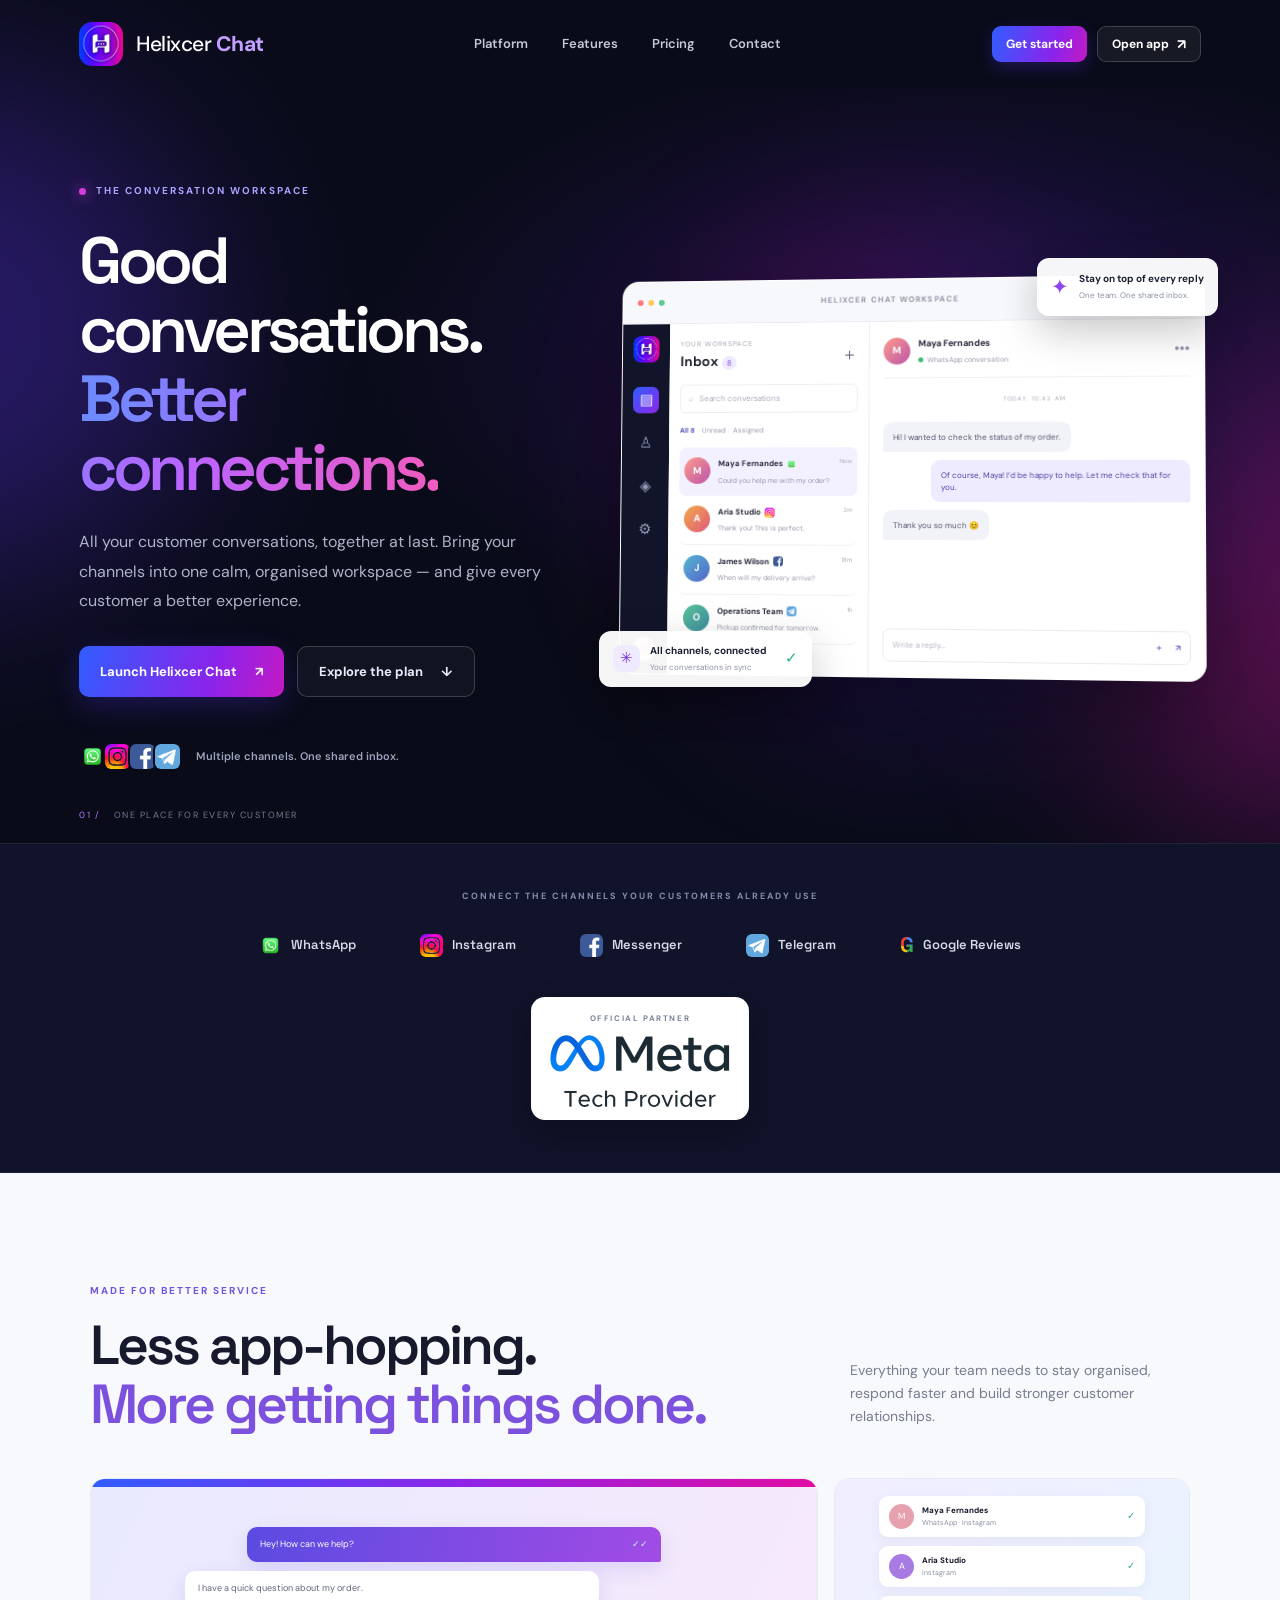
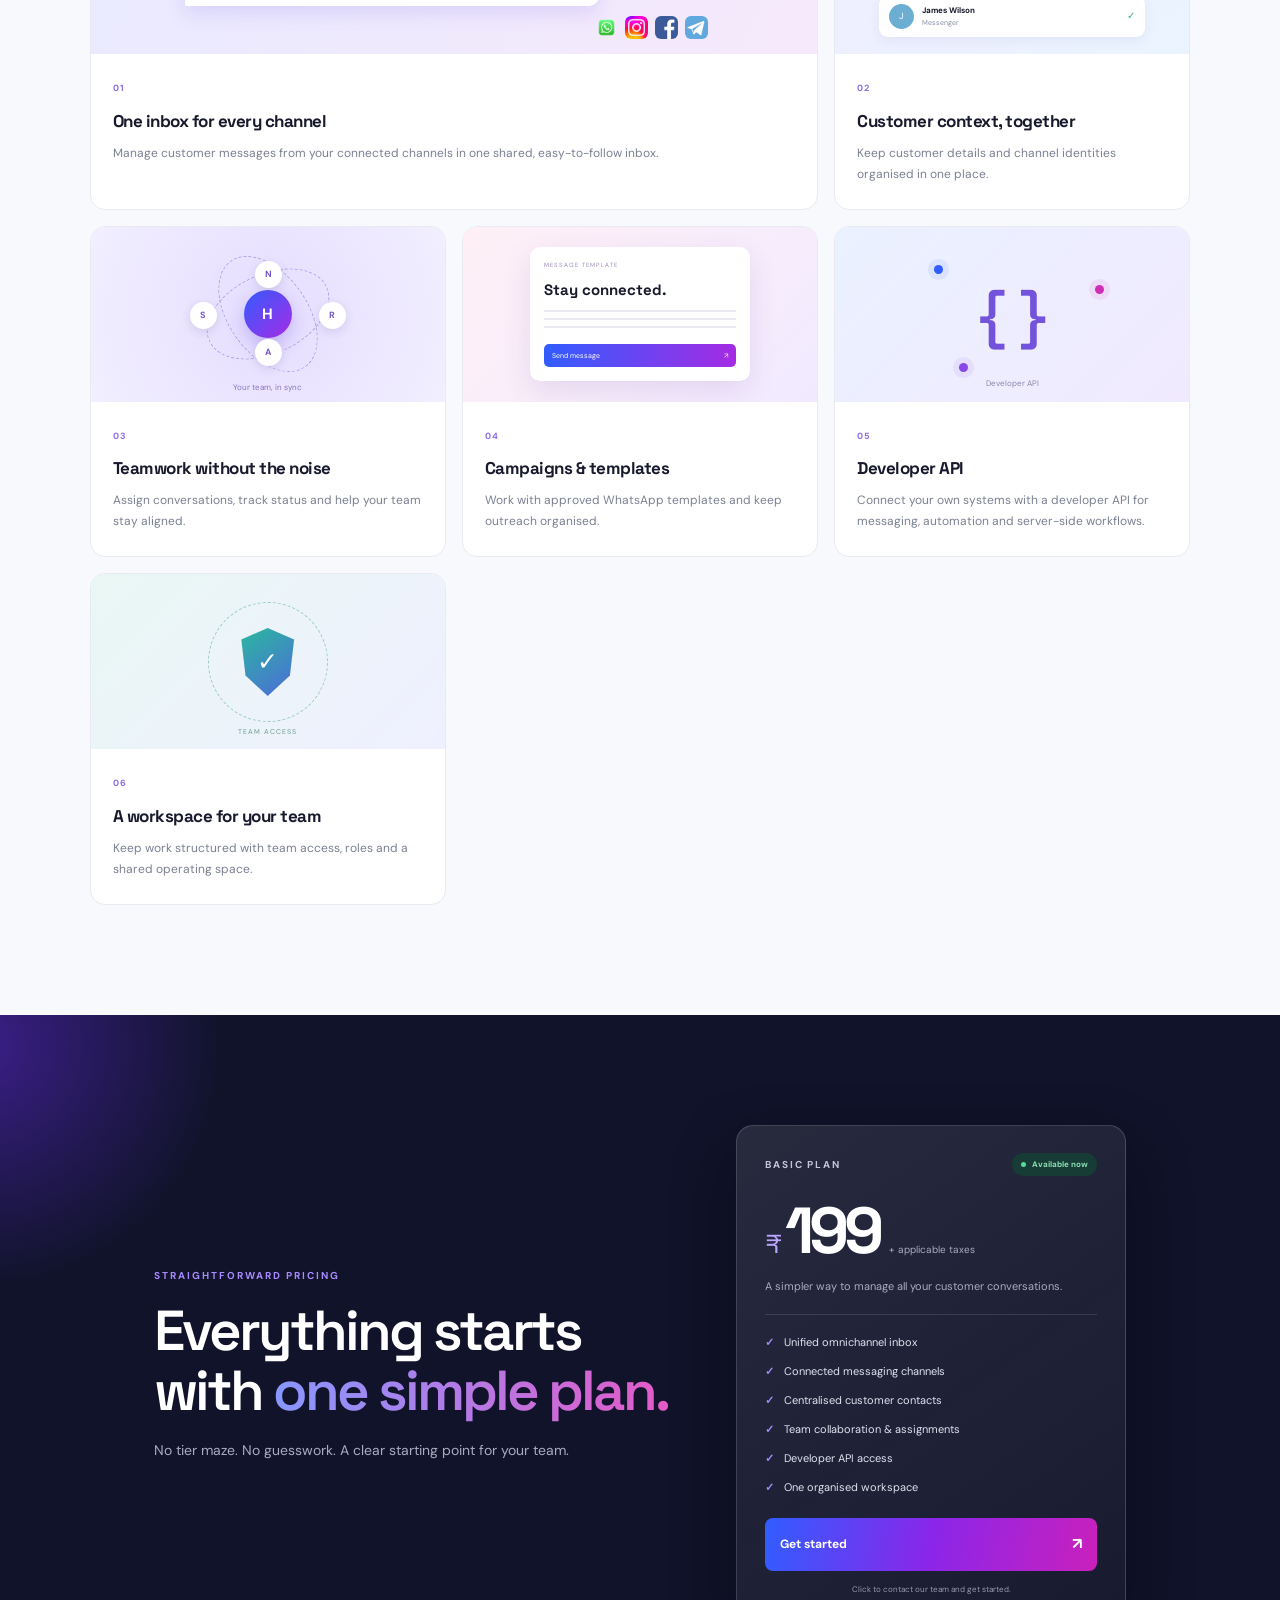
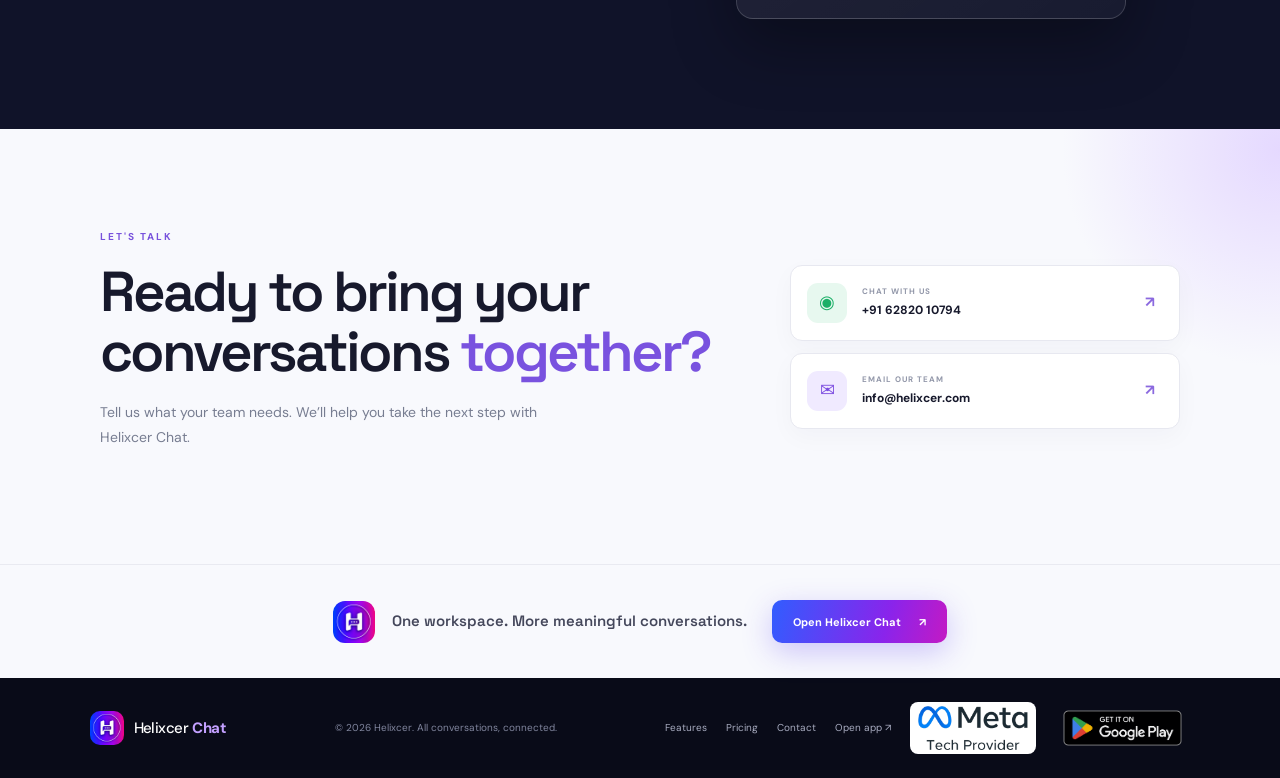
==== commit 16e14759: "Add header Get started WhatsApp CTA and shorten Open app Add a compact Get started button that opens" ====
--- a/index.html
+++ b/index.html
@@ -54,7 +54,10 @@
       <a href="#pricing">Pricing</a>
       <a href="#contact">Contact</a>
     </nav>
-    <a class="header-cta" href="https://app.chat.helixcer.com/" target="_blank" rel="noopener noreferrer">Open app <span>↗</span></a>
+    <div class="header-actions">
+      <a class="header-cta header-cta-primary" href="https://wa.me/916282010794?text=Hi%2C%0A%0AI%20want%20to%20know%20more%20about%20Helixcer%20Chat." target="_blank" rel="noopener noreferrer">Get started</a>
+      <a class="header-cta" href="https://app.chat.helixcer.com/" target="_blank" rel="noopener noreferrer">Open app <span>↗</span></a>
+    </div>
     <button class="menu-toggle" type="button" aria-label="Open navigation" aria-expanded="false">☰</button>
   </header>
 
--- a/styles.css
+++ b/styles.css
@@ -17,8 +17,11 @@
 .brand-chat{font-weight:750;color:#c3a0ff}
 .nav{display:flex;align-items:center;gap:34px;margin-left:auto}
 .nav a{font-size:13px;font-weight:600;color:#c5c8d9;transition:color .2s}.nav a:hover{color:#fff}
-.header-cta{display:flex;align-items:center;gap:16px;padding:12px 18px;border:1px solid rgba(255,255,255,.18);border-radius:10px;color:#fff;font-size:13px;font-weight:700;background:rgba(255,255,255,.06);transition:.2s}
-.header-cta:hover{background:#fff;color:#11152a}.header-cta span{font-size:17px}
+.header-actions{display:flex;align-items:center;gap:10px;margin-left:auto}
+.header-cta{display:inline-flex;align-items:center;justify-content:center;gap:8px;min-height:36px;padding:0 14px;border:1px solid rgba(255,255,255,.18);border-radius:9px;color:#fff;font-size:12px;font-weight:700;line-height:1;background:rgba(255,255,255,.06);transition:.2s;white-space:nowrap}
+.header-cta:hover{background:#fff;color:#11152a}.header-cta span{font-size:14px;line-height:1}
+.header-cta-primary{border:0;background:linear-gradient(105deg,#315dff,#8a24eb 65%,#c31ac4);box-shadow:0 6px 18px rgba(85,55,240,.28)}
+.header-cta-primary:hover{background:linear-gradient(105deg,#3f69ff,#9630f0 65%,#cb24cb);color:#fff;box-shadow:0 8px 22px rgba(113,55,245,.4)}
 .menu-toggle{display:none}
 .hero{position:relative;min-height:700px;padding:95px 6.2% 72px;max-width:1440px;margin:auto;display:grid;grid-template-columns:.91fr 1.09fr;gap:45px;align-items:center;background:radial-gradient(ellipse at 75% 35%,rgba(91,33,204,.26),transparent 45%);overflow:hidden}
 body:has(.hero){background:var(--night)}
@@ -112,6 +115,6 @@
 .last-cta{display:flex;align-items:center;justify-content:center;gap:17px;padding:35px 6%;background:#f8f9fd;border-top:1px solid #e9eaf1}.last-cta img{width:42px;height:42px;border-radius:12px}.last-cta p{font-family:var(--display);font-size:15px;font-weight:600;color:#44475b;margin:0 8px 0 0}.last-cta .button{min-height:43px;font-size:11px}
 .footer{display:flex;align-items:center;justify-content:space-between;gap:20px;padding:24px 7%;background:#090b18;color:#81869e}.footer-brand{font-size:15px;gap:10px}.footer-brand img{width:34px;height:34px;border-radius:10px}.footer-brand .brand-title{gap:4px}.footer-brand .brand-chat{color:#c3a0ff}.footer p{font-size:10px;margin:0}.footer-links{display:flex;align-items:center;flex-wrap:wrap;gap:14px 19px}.footer-links>a{font-size:10px;color:#a8acc0}.footer-links>a:hover{color:#fff}.footer-meta{display:inline-flex;align-items:center;justify-content:center;padding:4px 8px;border-radius:8px;background:#fff;line-height:0}.footer-meta img{display:block;width:110px;height:auto}.footer-play{display:inline-flex;line-height:0;opacity:.95;transition:opacity .2s,transform .2s}.footer-play:hover{opacity:1;transform:translateY(-1px);color:inherit}.footer-play img{display:block;width:135px;height:auto}
 @media(max-width:1100px){.hero{grid-template-columns:1fr;gap:25px;padding-top:70px}.hero-content{max-width:720px}.visual-wrap{max-width:720px;width:100%;margin:auto;min-height:440px}.app-window{transform:none}.pricing-section{padding-left:8%;padding-right:8%;gap:35px}.window-body{grid-template-columns:45px 190px 1fr}}
-@media(max-width:760px){.header{height:74px;padding:0 5%;gap:12px;width:100%}.brand{font-size:18px;min-width:0}.brand img{width:44px;height:44px}.nav{display:none;position:absolute;top:66px;left:5%;right:5%;padding:17px;background:#171a32;border:1px solid #343653;border-radius:12px;box-shadow:0 15px 40px #0007}.nav.nav-open{display:grid;gap:15px}.nav a{padding:4px}.header-cta{margin-left:auto;padding:10px 12px;font-size:11px;flex:0 0 auto}.menu-toggle{display:block;border:1px solid #373b57;background:#171a32;color:#fff;width:38px;height:38px;border-radius:9px;flex:0 0 auto}.hero{padding:65px 5% 70px;min-height:0;width:100%}.hero h1{font-size:clamp(43px,10vw,62px);letter-spacing:-3px}.hero-description{font-size:14px;max-width:100%}.visual-wrap{min-height:345px}.app-window{max-width:100%}.window-body{grid-template-columns:38px minmax(0,155px) minmax(0,1fr);min-height:300px}.sidebar{gap:12px}.conversation-list{padding:11px 8px}.chat-panel{padding:12px 10px}.float-channel{left:0;bottom:12px}.float-reply{right:0;top:5px}.float-card{padding:9px 10px;max-width:calc(100% - 16px)}.float-card strong{font-size:8px}.float-card small{font-size:7px}.ambient-one{width:280px;height:280px;left:-140px}.ambient-two{width:260px;height:260px;right:-120px;top:280px}.channels-section{padding:36px 5%;overflow:hidden}.channel-logos{gap:20px 28px}.channel-logos>div{font-size:11px}.channel-logos img{width:20px;height:20px}.meta-provider{margin-top:28px;padding:12px 14px 10px}.meta-provider img{width:150px}.section-pad{padding:75px 5%}.section-heading{display:block;margin-bottom:28px}.section-heading h2,.pricing-heading h2,.contact-copy h2{letter-spacing:-2px}.section-heading>p{margin-top:17px;max-width:100%}.feature-grid{grid-template-columns:repeat(2,minmax(0,1fr));gap:12px}.feature-large{grid-column:span 2}.feature-art{height:145px}.feature-copy{padding:16px}.feature-copy h3{font-size:15px}.feature-copy p{font-size:11px}.pricing-section{grid-template-columns:1fr;gap:32px;padding-left:5%;padding-right:5%}.pricing-heading h2{font-size:46px}.price-card{max-width:440px;width:100%;margin:auto}.contact-inner{grid-template-columns:1fr;gap:30px;width:100%}.contact-options{max-width:480px;width:100%}.last-cta{flex-wrap:wrap;text-align:center;gap:12px}.last-cta p{width:100%;order:2}.last-cta .button{order:3}.footer{flex-wrap:wrap;padding:22px 5%}.footer p{order:3;width:100%}}
-@media(max-width:480px){.header-cta{font-size:0;gap:0}.header-cta span{font-size:17px}.hero{padding:54px 4% 60px}.hero h1{font-size:clamp(36px,11vw,43px);letter-spacing:-2.2px}.hero-actions{gap:9px}.button{min-height:47px;padding:0 15px;font-size:11px}.hero-proof{margin-top:30px;font-size:9px;flex-wrap:wrap}.visual-wrap{min-height:280px;margin-top:6px}.window-top{height:35px;padding:0 9px;font-size:6px}.window-body{grid-template-columns:31px minmax(0,1fr);min-height:265px}.sidebar{padding:9px 0;gap:9px}.side-icon{width:23px;height:23px}.conversation-list{padding:10px 8px}.chat-panel{display:none}.conversation-info strong{font-size:8px}.conversation-info p{font-size:7px}.float-card{gap:6px;padding:7px 8px}.float-icon{width:22px;height:22px}.float-channel{left:4px;bottom:8px}.float-reply{right:4px;top:8px}.float-card strong{font-size:7px}.float-card small{font-size:6px}.hero-bottom-note{font-size:8px;bottom:15px;left:4%}.channel-logos{gap:17px 20px}.feature-grid{grid-template-columns:minmax(0,1fr)}.feature-large{grid-column:auto}.feature-art{height:155px}.feature-copy{padding:18px}.pricing-heading h2{font-size:clamp(34px,10vw,41px)}.price-card{padding:23px 20px}.price-amount strong{font-size:58px}.contact-copy h2{font-size:clamp(34px,10vw,42px)}.contact-option{padding:13px 11px;gap:9px;grid-template-columns:42px minmax(0,1fr) 18px}.contact-option strong{font-size:11px;overflow-wrap:anywhere}.footer-links{gap:12px 14px}.footer-meta img{width:96px}.footer-play img{width:120px}.footer-brand{font-size:14px}}
+@media(max-width:760px){.header{height:74px;padding:0 5%;gap:12px;width:100%}.brand{font-size:18px;min-width:0}.brand img{width:44px;height:44px}.nav{display:none;position:absolute;top:66px;left:5%;right:5%;padding:17px;background:#171a32;border:1px solid #343653;border-radius:12px;box-shadow:0 15px 40px #0007}.nav.nav-open{display:grid;gap:15px}.nav a{padding:4px}.header-actions{margin-left:auto;gap:8px;flex:0 0 auto}.header-cta{min-height:32px;padding:0 11px;font-size:11px;flex:0 0 auto}.menu-toggle{display:block;border:1px solid #373b57;background:#171a32;color:#fff;width:34px;height:34px;border-radius:9px;flex:0 0 auto}.hero{padding:65px 5% 70px;min-height:0;width:100%}.hero h1{font-size:clamp(43px,10vw,62px);letter-spacing:-3px}.hero-description{font-size:14px;max-width:100%}.visual-wrap{min-height:345px}.app-window{max-width:100%}.window-body{grid-template-columns:38px minmax(0,155px) minmax(0,1fr);min-height:300px}.sidebar{gap:12px}.conversation-list{padding:11px 8px}.chat-panel{padding:12px 10px}.float-channel{left:0;bottom:12px}.float-reply{right:0;top:5px}.float-card{padding:9px 10px;max-width:calc(100% - 16px)}.float-card strong{font-size:8px}.float-card small{font-size:7px}.ambient-one{width:280px;height:280px;left:-140px}.ambient-two{width:260px;height:260px;right:-120px;top:280px}.channels-section{padding:36px 5%;overflow:hidden}.channel-logos{gap:20px 28px}.channel-logos>div{font-size:11px}.channel-logos img{width:20px;height:20px}.meta-provider{margin-top:28px;padding:12px 14px 10px}.meta-provider img{width:150px}.section-pad{padding:75px 5%}.section-heading{display:block;margin-bottom:28px}.section-heading h2,.pricing-heading h2,.contact-copy h2{letter-spacing:-2px}.section-heading>p{margin-top:17px;max-width:100%}.feature-grid{grid-template-columns:repeat(2,minmax(0,1fr));gap:12px}.feature-large{grid-column:span 2}.feature-art{height:145px}.feature-copy{padding:16px}.feature-copy h3{font-size:15px}.feature-copy p{font-size:11px}.pricing-section{grid-template-columns:1fr;gap:32px;padding-left:5%;padding-right:5%}.pricing-heading h2{font-size:46px}.price-card{max-width:440px;width:100%;margin:auto}.contact-inner{grid-template-columns:1fr;gap:30px;width:100%}.contact-options{max-width:480px;width:100%}.last-cta{flex-wrap:wrap;text-align:center;gap:12px}.last-cta p{width:100%;order:2}.last-cta .button{order:3}.footer{flex-wrap:wrap;padding:22px 5%}.footer p{order:3;width:100%}}
+@media(max-width:480px){.brand-title{display:none}.header-actions{gap:6px}.header-cta{min-height:30px;padding:0 9px;font-size:10px;gap:5px}.header-cta:not(.header-cta-primary){font-size:0;gap:0;padding:0;width:30px;justify-content:center}.header-cta:not(.header-cta-primary) span{font-size:13px}.header-cta-primary{padding:0 10px}.hero{padding:54px 4% 60px}.hero h1{font-size:clamp(36px,11vw,43px);letter-spacing:-2.2px}.hero-actions{gap:9px}.button{min-height:47px;padding:0 15px;font-size:11px}.hero-proof{margin-top:30px;font-size:9px;flex-wrap:wrap}.visual-wrap{min-height:280px;margin-top:6px}.window-top{height:35px;padding:0 9px;font-size:6px}.window-body{grid-template-columns:31px minmax(0,1fr);min-height:265px}.sidebar{padding:9px 0;gap:9px}.side-icon{width:23px;height:23px}.conversation-list{padding:10px 8px}.chat-panel{display:none}.conversation-info strong{font-size:8px}.conversation-info p{font-size:7px}.float-card{gap:6px;padding:7px 8px}.float-icon{width:22px;height:22px}.float-channel{left:4px;bottom:8px}.float-reply{right:4px;top:8px}.float-card strong{font-size:7px}.float-card small{font-size:6px}.hero-bottom-note{font-size:8px;bottom:15px;left:4%}.channel-logos{gap:17px 20px}.feature-grid{grid-template-columns:minmax(0,1fr)}.feature-large{grid-column:auto}.feature-art{height:155px}.feature-copy{padding:18px}.pricing-heading h2{font-size:clamp(34px,10vw,41px)}.price-card{padding:23px 20px}.price-amount strong{font-size:58px}.contact-copy h2{font-size:clamp(34px,10vw,42px)}.contact-option{padding:13px 11px;gap:9px;grid-template-columns:42px minmax(0,1fr) 18px}.contact-option strong{font-size:11px;overflow-wrap:anywhere}.footer-links{gap:12px 14px}.footer-meta img{width:96px}.footer-play img{width:120px}.footer-brand{font-size:14px}}
 @media(prefers-reduced-motion:reduce){*,*::before,*::after{scroll-behavior:auto!important;transition:none!important;animation:none!important}}
